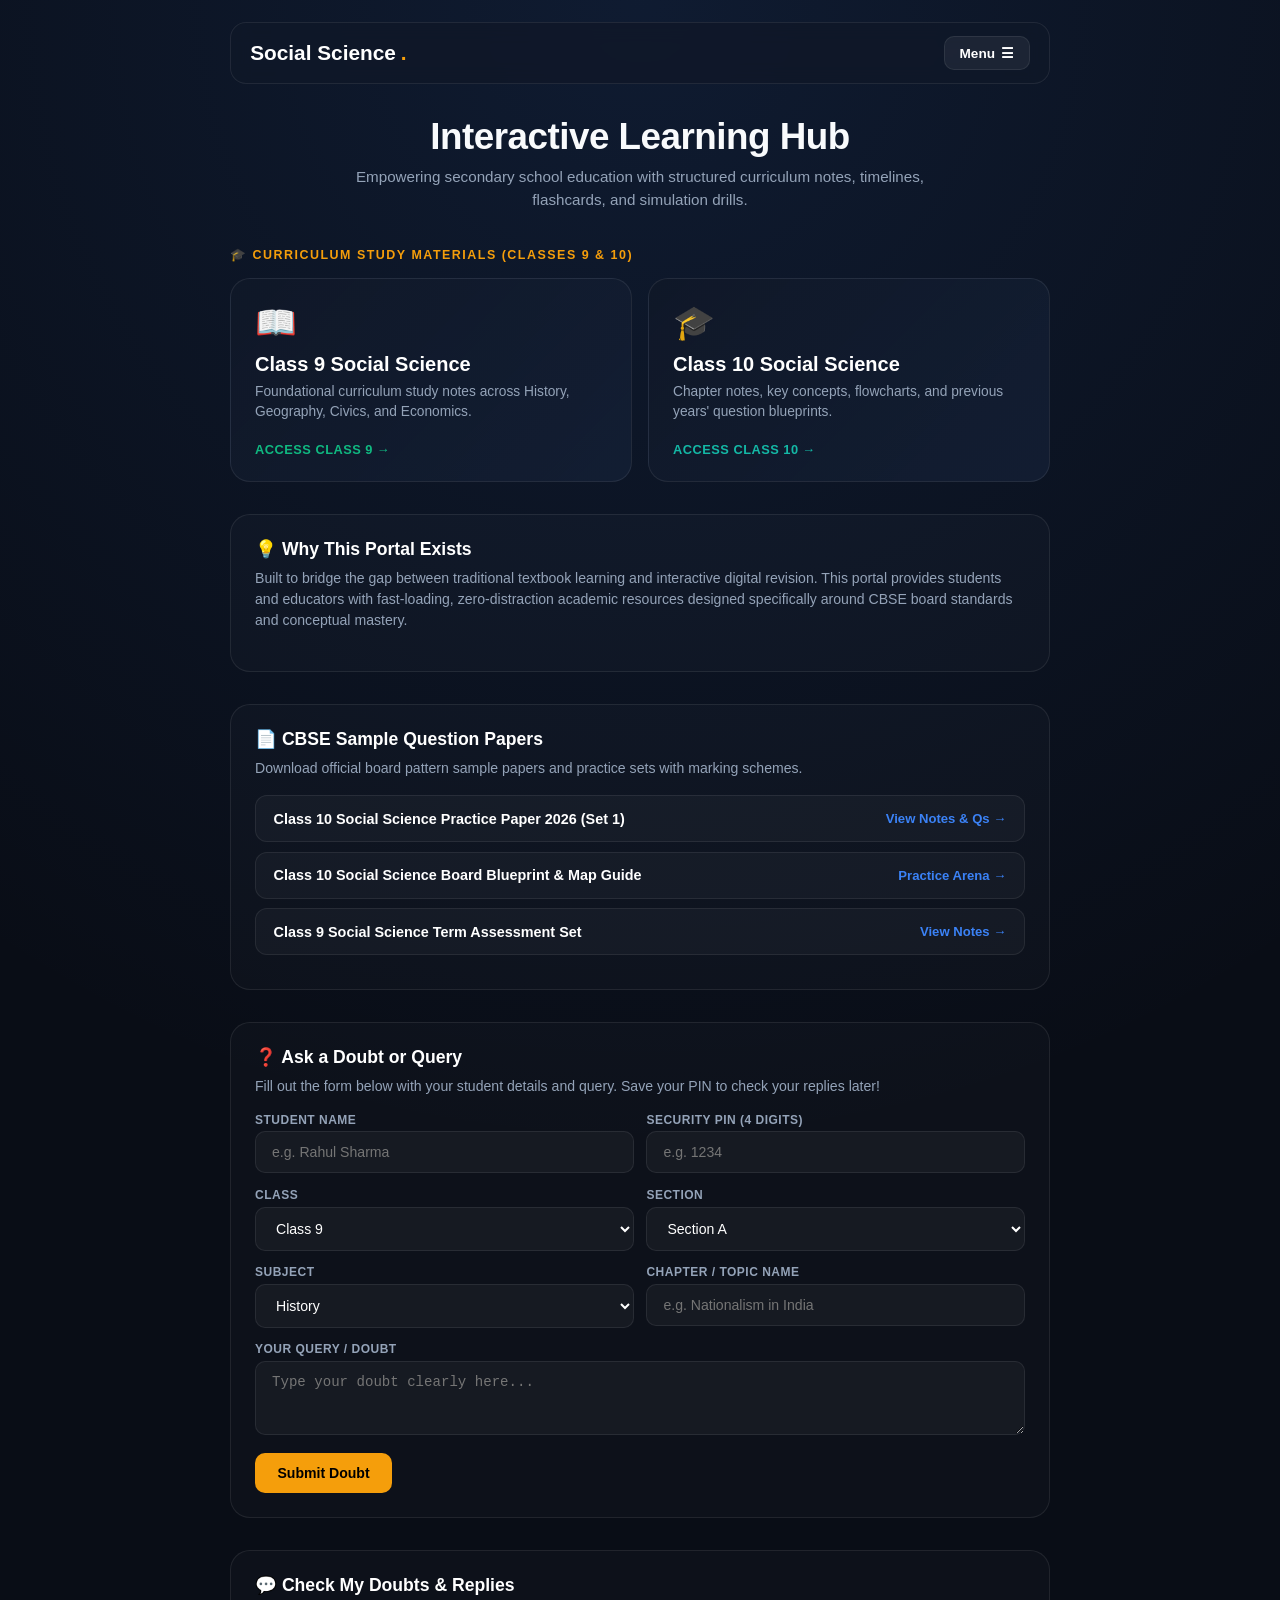
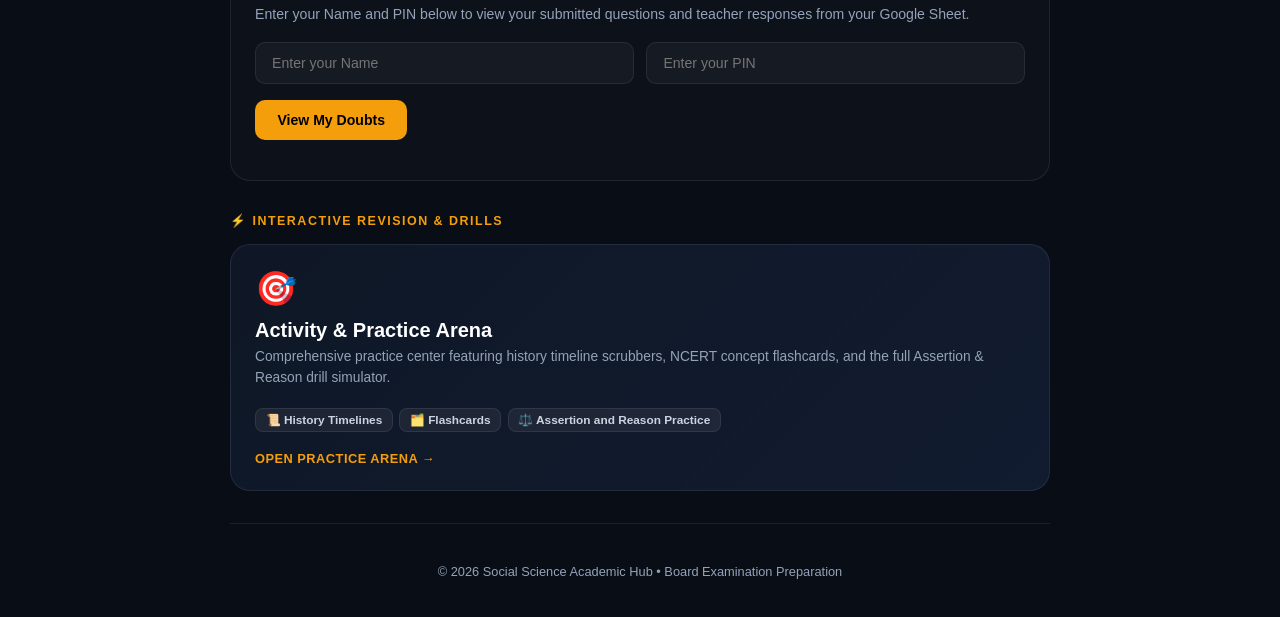
==== index.html @ bda57e07 "Update index.html" ====
<!DOCTYPE html>
<html lang="en">
<head>
  <meta charset="UTF-8">
  <meta name="viewport" content="width=device-width, initial-scale=1.0">
  <title>Social Science Academic Hub</title>
  <style>
    :root {
      --bg: #090d16;
      --card-bg: linear-gradient(135deg, rgba(16, 24, 40, 0.94) 0%, rgba(20, 32, 54, 0.8) 100%);
      --border: rgba(255, 255, 255, 0.08);
      --amber: #f59e0b;
      --blue: #3b82f6;
      --teal: #14b8a6;
      --emerald: #10b981;
      --text: #f8fafc;
      --muted: #94a3b8;
    }
    * { box-sizing: border-box; margin: 0; padding: 0; scroll-behavior: smooth; }
    body {
      background: var(--bg) radial-gradient(circle at 50% 0%, rgba(59,130,246,0.12), transparent 50%);
      color: var(--text);
      font-family: -apple-system, BlinkMacSystemFont, "Segoe UI", Roboto, sans-serif;
      padding: 1.4rem;
      min-height: 100vh;
    }
    .wrapper { max-width: 820px; margin: 0 auto; position: relative; }

    .top-bar {
      display: flex; justify-content: space-between; align-items: center;
      padding: 0.8rem 1.2rem; background: rgba(16, 24, 40, 0.85);
      border: 1px solid var(--border); border-radius: 16px; margin-bottom: 2rem;
      backdrop-filter: blur(10px); position: relative; z-index: 100;
    }
    .brand { font-size: 1.3rem; font-weight: 800; color: #fff; text-decoration: none; display: flex; align-items: center; gap: 0.3rem; }
    .brand span { color: var(--amber); }
    
    .menu-btn {
      background: rgba(255,255,255,0.06); border: 1px solid var(--border);
      color: #fff; border-radius: 10px; padding: 0.5rem 0.9rem;
      font-size: 0.85rem; font-weight: 700; cursor: pointer; display: flex; align-items: center; gap: 0.4rem;
      transition: 0.2s;
    }
    .menu-btn:hover { background: rgba(59,130,246,0.2); border-color: var(--blue); }

    .dropdown-menu {
      display: none; position: absolute; top: 70px; right: 0; width: 260px;
      background: #111827; border: 1px solid var(--border); border-radius: 16px;
      box-shadow: 0 15px 35px rgba(0,0,0,0.6); padding: 0.6rem; z-index: 1000;
    }
    .dropdown-menu.show { display: block; }
    .dropdown-item {
      display: block; padding: 0.75rem 1rem; color: #cbd5e1; text-decoration: none;
      font-size: 0.88rem; font-weight: 700; border-radius: 10px; transition: 0.2s;
    }
    .dropdown-item:hover { background: rgba(59,130,246,0.2); color: #fff; }

    .hero { text-align: center; margin-bottom: 2.2rem; }
    .hero-h1 { font-size: 2.3rem; font-weight: 900; margin-bottom: 0.5rem; letter-spacing: -0.5px; }
    .hero-p { color: var(--muted); font-size: 0.95rem; line-height: 1.5; max-width: 580px; margin: 0 auto; }

    .section-title {
      font-size: 0.78rem; font-weight: 800; letter-spacing: 1.5px; text-transform: uppercase;
      color: var(--amber); margin-bottom: 1rem; display: flex; align-items: center; gap: 0.5rem;
    }
    .notes-grid { display: grid; grid-template-columns: 1fr 1fr; gap: 1rem; margin-bottom: 2rem; }
    .grid { display: grid; grid-template-columns: 1fr; gap: 1rem; margin-bottom: 2rem; }
    @media(max-width: 640px) { .notes-grid { grid-template-columns: 1fr; } }

    .hub-card {
      background: var(--card-bg); border: 1px solid var(--border);
      border-radius: 20px; padding: 1.5rem; text-decoration: none; color: inherit;
      display: flex; flex-direction: column; justify-content: space-between;
      transition: transform 0.2s, border-color 0.2s, box-shadow 0.2s;
    }
    .hub-card:hover {
      transform: translateY(-3px); border-color: rgba(255, 255, 255, 0.2);
      box-shadow: 0 10px 25px rgba(0,0,0,0.4);
    }
    .card-icon { font-size: 2.1rem; margin-bottom: 0.7rem; }
    .card-h2 { font-size: 1.25rem; font-weight: 800; color: #fff; margin-bottom: 0.35rem; }
    .card-desc { font-size: 0.86rem; color: var(--muted); line-height: 1.5; margin-bottom: 1.2rem; }
    
    .feature-pills { display: flex; gap: 0.4rem; flex-wrap: wrap; margin-bottom: 1.2rem; }
    .feature-pill {
      background: rgba(255,255,255,0.06); border: 1px solid var(--border);
      border-radius: 8px; padding: 0.25rem 0.6rem; font-size: 0.74rem; font-weight: 700; color: #cbd5e1;
    }

    .card-cta {
      font-size: 0.8rem; font-weight: 800; display: flex; align-items: center;
      gap: 0.4rem; text-transform: uppercase; letter-spacing: 0.5px;
    }
    .cta-amber { color: var(--amber); }
    .cta-teal { color: var(--teal); }
    .cta-emerald { color: var(--emerald); }

    .info-box {
      background: rgba(255, 255, 255, 0.02); border: 1px solid var(--border);
      border-radius: 20px; padding: 1.5rem; margin-bottom: 2rem;
    }
    .info-box h3 { font-size: 1.1rem; color: #fff; margin-bottom: 0.5rem; font-weight: 800; }
    .info-box p { font-size: 0.88rem; color: var(--muted); line-height: 1.5; margin-bottom: 1rem; }

    .form-group { margin-bottom: 0.9rem; }
    .form-row { display: grid; grid-template-columns: 1fr 1fr; gap: 0.8rem; }
    @media(max-width: 500px) { .form-row { grid-template-columns: 1fr; } }

    .form-label { display: block; font-size: 0.75rem; font-weight: 800; text-transform: uppercase; color: var(--muted); margin-bottom: 0.3rem; letter-spacing: 0.5px; }
    .form-input, .form-select, .form-textarea {
      width: 100%; padding: 0.75rem 1rem; border-radius: 10px; background: rgba(255,255,255,0.04);
      border: 1px solid var(--border); color: #fff; font-size: 0.88rem; outline: none; transition: 0.2s;
    }
    .form-input:focus, .form-select:focus, .form-textarea:focus { border-color: var(--amber); background: rgba(255,255,255,0.07); }
    .form-select option { background: #111827; color: #fff; }

    .submit-btn {
      background: var(--amber); color: #000; border: none; padding: 0.75rem 1.4rem;
      border-radius: 10px; font-weight: 800; cursor: pointer; font-size: 0.88rem; transition: 0.2s;
    }
    .submit-btn:hover { opacity: 0.9; }

    .paper-item {
      display: flex; justify-content: space-between; align-items: center;
      background: rgba(255,255,255,0.03); border: 1px solid var(--border);
      padding: 0.9rem 1.1rem; border-radius: 12px; margin-bottom: 0.6rem;
    }
    .paper-title { font-size: 0.9rem; font-weight: 700; color: #fff; }
    .paper-link { color: var(--blue); text-decoration: none; font-size: 0.82rem; font-weight: 800; }
    .paper-link:hover { text-decoration: underline; }

    .reply-card {
      background: rgba(16, 185, 129, 0.08); border: 1px solid rgba(16, 185, 129, 0.25);
      border-radius: 14px; padding: 1.1rem; margin-top: 0.8rem;
    }

    footer {
      text-align: center; color: var(--muted); font-size: 0.8rem;
      padding: 2.5rem 0 1rem; border-top: 1px solid var(--border); margin-top: 2rem;
    }
  </style>
</head>
<body>

  <div class="wrapper">
    <header class="top-bar">
      <a href="index.html" class="brand">Social Science<span>.</span></a>
      <div style="position: relative;">
        <button type="button" class="menu-btn" onclick="toggleMenu()">
          <span>Menu</span> ☰
        </button>
        <div class="dropdown-menu" id="dropdownMenu">
          <a href="index.html" class="dropdown-item">🏠 Home</a>
          <a href="class9.html" class="dropdown-item">📖 Class 9 Notes</a>
          <a href="class10.html" class="dropdown-item">🎓 Class 10 Notes</a>
          <a href="activity.html" class="dropdown-item">🎯 Activities & Practice Arena</a>
          <a href="#sample-papers" class="dropdown-item">📄 Sample Question Papers</a>
          <a href="#ask-doubt" class="dropdown-item">❓ Ask a Doubt</a>
          <a href="#doubts-replies" class="dropdown-item">💬 Check My Doubts & Replies</a>
        </div>
      </div>
    </header>

    <main>
      <div class="hero">
        <h1 class="hero-h1">Interactive Learning Hub</h1>
        <p class="hero-p">Empowering secondary school education with structured curriculum notes, timelines, flashcards, and simulation drills.</p>
      </div>

      <!-- Classes (Class 9 First) -->
      <div class="section-title">🎓 Curriculum Study Materials (Classes 9 & 10)</div>
      <div class="notes-grid">
        <a href="class9.html" class="hub-card">
          <div>
            <div class="card-icon">📖</div>
            <h2 class="card-h2">Class 9 Social Science</h2>
            <p class="card-desc">Foundational curriculum study notes across History, Geography, Civics, and Economics.</p>
          </div>
          <div class="card-cta cta-emerald">Access Class 9 →</div>
        </a>

        <a href="class10.html" class="hub-card">
          <div>
            <div class="card-icon">🎓</div>
            <h2 class="card-h2">Class 10 Social Science</h2>
            <p class="card-desc">Chapter notes, key concepts, flowcharts, and previous years' question blueprints.</p>
          </div>
          <div class="card-cta cta-teal">Access Class 10 →</div>
        </a>
      </div>

      <!-- Why This Portal Exists -->
      <div class="info-box">
        <h3>💡 Why This Portal Exists</h3>
        <p>Built to bridge the gap between traditional textbook learning and interactive digital revision. This portal provides students and educators with fast-loading, zero-distraction academic resources designed specifically around CBSE board standards and conceptual mastery.</p>
      </div>

      <!-- Sample Question Papers -->
      <div class="info-box" id="sample-papers">
        <h3>📄 CBSE Sample Question Papers</h3>
        <p>Download official board pattern sample papers and practice sets with marking schemes.</p>
        
        <div class="paper-item">
          <span class="paper-title">Class 10 Social Science Practice Paper 2026 (Set 1)</span>
          <a href="class10.html" class="paper-link">View Notes & Qs →</a>
        </div>
        <div class="paper-item">
          <span class="paper-title">Class 10 Social Science Board Blueprint & Map Guide</span>
          <a href="activity.html" class="paper-link">Practice Arena →</a>
        </div>
        <div class="paper-item">
          <span class="paper-title">Class 9 Social Science Term Assessment Set</span>
          <a href="class9.html" class="paper-link">View Notes →</a>
        </div>
      </div>

      <!-- Ask a Doubt Form -->
      <div class="info-box" id="ask-doubt">
        <h3>❓ Ask a Doubt or Query</h3>
        <p>Fill out the form below with your student details and query. Save your PIN to check your replies later!</p>
        
        <form id="doubtForm" onsubmit="submitDoubt(event)">
          <div class="form-row">
            <div class="form-group">
              <label class="form-label">Student Name</label>
              <input type="text" id="studentName" class="form-input" placeholder="e.g. Rahul Sharma" required>
            </div>
            <div class="form-group">
              <label class="form-label">Security PIN (4 Digits)</label>
              <input type="password" id="studentPin" class="form-input" placeholder="e.g. 1234" maxlength="4" required>
            </div>
          </div>

          <div class="form-row">
            <div class="form-group">
              <label class="form-label">Class</label>
              <select id="studentClass" class="form-select" required>
                <option value="Class 9">Class 9</option>
                <option value="Class 10">Class 10</option>
              </select>
            </div>
            <div class="form-group">
              <label class="form-label">Section</label>
              <select id="studentSection" class="form-select" required>
                <option value="Section A">Section A</option>
                <option value="Section B">Section B</option>
                <option value="Section C">Section C</option>
              </select>
            </div>
          </div>

          <div class="form-row">
            <div class="form-group">
              <label class="form-label">Subject</label>
              <select id="studentSubject" class="form-select" required>
                <option value="History">History</option>
                <option value="Geography">Geography</option>
                <option value="Civics">Civics</option>
                <option value="Economics">Economics</option>
                <option value="Others">Others</option>
              </select>
            </div>
            <div class="form-group">
              <label class="form-label">Chapter / Topic Name</label>
              <input type="text" id="studentChapter" class="form-input" placeholder="e.g. Nationalism in India" required>
            </div>
          </div>

          <div class="form-group">
            <label class="form-label">Your Query / Doubt</label>
            <textarea id="studentQuery" class="form-textarea" rows="3" placeholder="Type your doubt clearly here..." required></textarea>
          </div>

          <button type="submit" class="submit-btn" id="submitBtn">Submit Doubt</button>
        </form>
      </div>

      <!-- Check My Doubts & Replies -->
      <div class="info-box" id="doubts-replies">
        <h3>💬 Check My Doubts & Replies</h3>
        <p>Enter your Name and PIN below to view your submitted questions and teacher responses from your Google Sheet.</p>
        
        <div class="form-row" style="margin-bottom: 1rem;">
          <input type="text" id="checkName" class="form-input" placeholder="Enter your Name">
          <input type="password" id="checkPin" class="form-input" placeholder="Enter your PIN" maxlength="4">
        </div>
        <button type="button" class="submit-btn" onclick="checkDoubts()">View My Doubts</button>

        <div id="doubtsResultContainer" style="margin-top: 1rem;"></div>
      </div>

      <!-- Interactive Revision & Drills -->
      <div class="section-title">⚡ Interactive Revision & Drills</div>
      <div class="grid">
        <a href="activity.html" class="hub-card">
          <div>
            <div class="card-icon">🎯</div>
            <h2 class="card-h2">Activity & Practice Arena</h2>
            <p class="card-desc">Comprehensive practice center featuring history timeline scrubbers, NCERT concept flashcards, and the full Assertion & Reason drill simulator.</p>
            <div class="feature-pills">
              <span class="feature-pill">📜 History Timelines</span>
              <span class="feature-pill">🗂️ Flashcards</span>
              <span class="feature-pill">⚖️ Assertion and Reason Practice</span>
            </div>
          </div>
          <div class="card-cta cta-amber">Open Practice Arena →</div>
        </a>
      </div>
    </main>

    <footer>
      <p>© 2026 Social Science Academic Hub • Board Examination Preparation</p>
    </footer>
  </div>

  <script>
    const SCRIPT_URL = 'https://script.google.com/macros/s/AKfycbzWGX06oQDY_BRAWaO8AsPiZxbuqFSNo1x8nncChh-Z9yDy7Jaf_KwH6zajKHpj9WTeNA/exec';

    function toggleMenu() {
      const menu = document.getElementById('dropdownMenu');
      menu.classList.toggle('show');
    }

    window.addEventListener('click', function(e) {
      const menu = document.getElementById('dropdownMenu');
      const btn = document.querySelector('.menu-btn');
      if (!menu.contains(e.target) && !btn.contains(e.target)) {
        menu.classList.remove('show');
      }
    });

    function submitDoubt(e) {
      e.preventDefault();
      const btn = document.getElementById('submitBtn');
      btn.innerText = "Submitting...";
      btn.disabled = true;

      const payload = {
        name: document.getElementById('studentName').value.trim(),
        pin: document.getElementById('studentPin').value.trim(),
        classVal: document.getElementById('studentClass').value,
        section: document.getElementById('studentSection').value,
        subject: document.getElementById('studentSubject').value,
        chapter: document.getElementById('studentChapter').value.trim(),
        query: document.getElementById('studentQuery').value.trim()
      };

      fetch(SCRIPT_URL, {
        method: 'POST',
        mode: 'no-cors',
        headers: { 'Content-Type': 'application/json' },
        body: JSON.stringify(payload)
      })
      .then(() => {
        alert('Doubt submitted successfully and sent to your Google Sheet!');
        document.getElementById('doubtForm').reset();
        btn.innerText = "Submit Doubt";
        btn.disabled = false;
      })
      .catch(error => {
        console.error('Error:', error);
        alert('Error submitting doubt. Please try again.');
        btn.innerText = "Submit Doubt";
        btn.disabled = false;
      });
    }

    function checkDoubts() {
      const name = document.getElementById('checkName').value.trim();
      const pin = document.getElementById('checkPin').value.trim();
      const container = document.getElementById('doubtsResultContainer');

      if (!name || !pin) {
        alert('Please enter both your Name and PIN.');
        return;
      }

      container.innerHTML = `<p style="color:var(--muted); font-size:0.88rem; margin-top:1rem;">Searching your doubts in Google Sheets...</p>`;

      fetch(`${SCRIPT_URL}?name=${encodeURIComponent(name)}&pin=${encodeURIComponent(pin)}`)
      .then(response => response.json())
      .then(data => {
        if (!data || data.length === 0) {
          container.innerHTML = `<p style="color:#fca5a5; margin-top:1rem; font-size:0.88rem;">No doubts found for "${name}" with this PIN.</p>`;
          return;
        }

        let html = '';
        data.forEach((d) => {
          html += `
            <div style="background:rgba(255,255,255,0.03); border:1px solid var(--border); border-radius:14px; padding:1.1rem; margin-top:0.8rem;">
              <div style="display:flex; justify-content:space-between; font-size:0.75rem; color:var(--teal); font-weight:800; margin-bottom:0.4rem;">
                <span>${d.classVal} • ${d.section} • ${d.subject}</span>
                <span>${d.date}</span>
              </div>
              <div style="font-size:0.9rem; font-weight:700; color:#fff; margin-bottom:0.3rem;">Topic: ${d.chapter}</div>
              <div style="font-size:0.85rem; color:var(--muted); line-height:1.4; margin-bottom:0.8rem;"><strong>Query:</strong> ${d.query}</div>
              <div class="reply-card">
                <div style="font-size:0.75rem; font-weight:800; color:var(--emerald); text-transform:uppercase; margin-bottom:0.2rem;">Teacher Response</div>
                <div style="font-size:0.86rem; color:#e2e8f0; line-height:1.4;">${d.reply}</div>
              </div>
            </div>
          `;
        });
        container.innerHTML = html;
      })
      .catch(error => {
        console.error('Error fetching data:', error);
        container.innerHTML = `<p style="color:#fca5a5; margin-top:1rem; font-size:0.88rem;">Error loading data from Google Sheets. Check script deployment permissions.</p>`;
      });
    }
  </script>
</body>
</html>
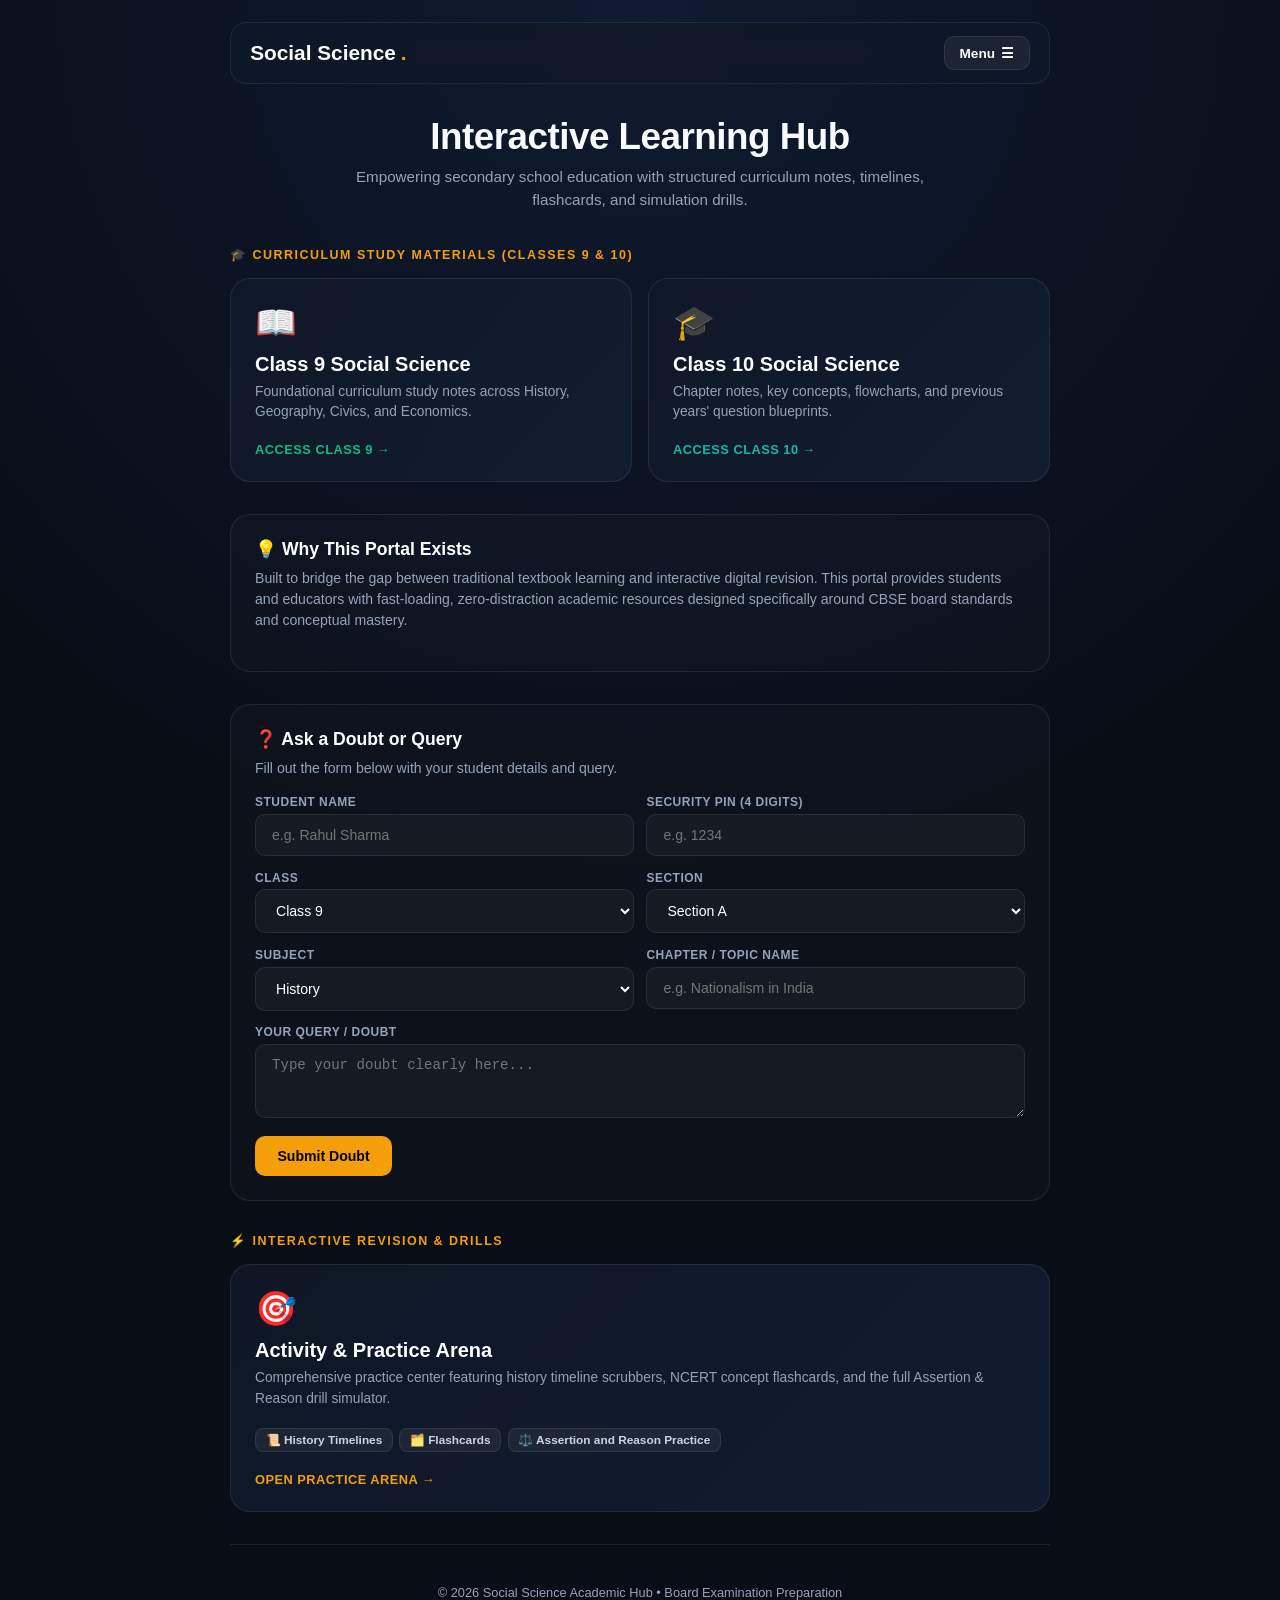
==== commit 2f5725a2: "Update index.html" ====
--- a/index.html
+++ b/index.html
@@ -26,6 +26,7 @@
     }
     .wrapper { max-width: 820px; margin: 0 auto; position: relative; }
 
+    /* Top Navigation Bar with Menu Button */
     .top-bar {
       display: flex; justify-content: space-between; align-items: center;
       padding: 0.8rem 1.2rem; background: rgba(16, 24, 40, 0.85);
@@ -44,21 +45,23 @@
     .menu-btn:hover { background: rgba(59,130,246,0.2); border-color: var(--blue); }
 
     .dropdown-menu {
-      display: none; position: absolute; top: 70px; right: 0; width: 260px;
+      display: none; position: absolute; top: 70px; right: 0; width: 270px;
       background: #111827; border: 1px solid var(--border); border-radius: 16px;
       box-shadow: 0 15px 35px rgba(0,0,0,0.6); padding: 0.6rem; z-index: 1000;
     }
     .dropdown-menu.show { display: block; }
     .dropdown-item {
       display: block; padding: 0.75rem 1rem; color: #cbd5e1; text-decoration: none;
-      font-size: 0.88rem; font-weight: 700; border-radius: 10px; transition: 0.2s;
+      font-size: 0.88rem; font-weight: 700; border-radius: 10px; transition: 0.2s; cursor: pointer;
     }
     .dropdown-item:hover { background: rgba(59,130,246,0.2); color: #fff; }
 
+    /* Hero Section */
     .hero { text-align: center; margin-bottom: 2.2rem; }
     .hero-h1 { font-size: 2.3rem; font-weight: 900; margin-bottom: 0.5rem; letter-spacing: -0.5px; }
     .hero-p { color: var(--muted); font-size: 0.95rem; line-height: 1.5; max-width: 580px; margin: 0 auto; }
 
+    /* Grid Layouts */
     .section-title {
       font-size: 0.78rem; font-weight: 800; letter-spacing: 1.5px; text-transform: uppercase;
       color: var(--amber); margin-bottom: 1rem; display: flex; align-items: center; gap: 0.5rem;
@@ -120,6 +123,28 @@
     }
     .submit-btn:hover { opacity: 0.9; }
 
+    /* Success Message Banner */
+    .success-banner {
+      display: none; background: rgba(16, 185, 129, 0.15); border: 1px solid var(--emerald);
+      color: #6ee7b7; padding: 1rem; border-radius: 12px; font-size: 0.9rem; font-weight: 700;
+      margin-bottom: 1rem; line-height: 1.5;
+    }
+
+    /* Modal Popups for Menu Items */
+    .modal-overlay {
+      display: none; position: fixed; top: 0; left: 0; width: 100%; height: 100%;
+      background: rgba(0,0,0,0.7); z-index: 2000; justify-content: center; align-items: center; padding: 1rem;
+    }
+    .modal-content {
+      background: #111827; border: 1px solid var(--border); border-radius: 20px;
+      width: 100%; max-width: 500px; padding: 1.8rem; position: relative; box-shadow: 0 20px 40px rgba(0,0,0,0.8);
+    }
+    .close-modal {
+      position: absolute; top: 1rem; right: 1.2rem; background: none; border: none;
+      color: var(--muted); font-size: 1.2rem; font-weight: bold; cursor: pointer;
+    }
+    .close-modal:hover { color: #fff; }
+
     .paper-item {
       display: flex; justify-content: space-between; align-items: center;
       background: rgba(255,255,255,0.03); border: 1px solid var(--border);
@@ -143,6 +168,7 @@
 <body>
 
   <div class="wrapper">
+    <!-- Top Bar with Menu Button -->
     <header class="top-bar">
       <a href="index.html" class="brand">Social Science<span>.</span></a>
       <div style="position: relative;">
@@ -154,9 +180,9 @@
           <a href="class9.html" class="dropdown-item">📖 Class 9 Notes</a>
           <a href="class10.html" class="dropdown-item">🎓 Class 10 Notes</a>
           <a href="activity.html" class="dropdown-item">🎯 Activities & Practice Arena</a>
-          <a href="#sample-papers" class="dropdown-item">📄 Sample Question Papers</a>
-          <a href="#ask-doubt" class="dropdown-item">❓ Ask a Doubt</a>
-          <a href="#doubts-replies" class="dropdown-item">💬 Check My Doubts & Replies</a>
+          <a class="dropdown-item" onclick="openModal('sampleModal'); toggleMenu();">📄 Sample Question Papers</a>
+          <a href="#ask-doubt" class="dropdown-item" onclick="toggleMenu()">❓ Ask a Doubt</a>
+          <a class="dropdown-item" onclick="openModal('doubtsModal'); toggleMenu();">💬 Check My Doubts & Replies</a>
         </div>
       </div>
     </header>
@@ -167,7 +193,7 @@
         <p class="hero-p">Empowering secondary school education with structured curriculum notes, timelines, flashcards, and simulation drills.</p>
       </div>
 
-      <!-- Classes (Class 9 First) -->
+      <!-- 1. CLASSES (Class 9 First, Class 10 Second) -->
       <div class="section-title">🎓 Curriculum Study Materials (Classes 9 & 10)</div>
       <div class="notes-grid">
         <a href="class9.html" class="hub-card">
@@ -189,36 +215,21 @@
         </a>
       </div>
 
-      <!-- Why This Portal Exists -->
+      <!-- 2. WHY THIS PORTAL EXISTS -->
       <div class="info-box">
         <h3>💡 Why This Portal Exists</h3>
         <p>Built to bridge the gap between traditional textbook learning and interactive digital revision. This portal provides students and educators with fast-loading, zero-distraction academic resources designed specifically around CBSE board standards and conceptual mastery.</p>
       </div>
 
-      <!-- Sample Question Papers -->
-      <div class="info-box" id="sample-papers">
-        <h3>📄 CBSE Sample Question Papers</h3>
-        <p>Download official board pattern sample papers and practice sets with marking schemes.</p>
-        
-        <div class="paper-item">
-          <span class="paper-title">Class 10 Social Science Practice Paper 2026 (Set 1)</span>
-          <a href="class10.html" class="paper-link">View Notes & Qs →</a>
-        </div>
-        <div class="paper-item">
-          <span class="paper-title">Class 10 Social Science Board Blueprint & Map Guide</span>
-          <a href="activity.html" class="paper-link">Practice Arena →</a>
-        </div>
-        <div class="paper-item">
-          <span class="paper-title">Class 9 Social Science Term Assessment Set</span>
-          <a href="class9.html" class="paper-link">View Notes →</a>
-        </div>
-      </div>
-
-      <!-- Ask a Doubt Form -->
+      <!-- 3. ASK A DOUBT OR QUERY FORM -->
       <div class="info-box" id="ask-doubt">
         <h3>❓ Ask a Doubt or Query</h3>
-        <p>Fill out the form below with your student details and query. Save your PIN to check your replies later!</p>
+        <p>Fill out the form below with your student details and query.</p>
         
+        <div class="success-banner" id="successBanner">
+          Your doubt submitted successfully. Please remember your PIN and you can check it in Menu -> Check My Doubts & Replies.
+        </div>
+
         <form id="doubtForm" onsubmit="submitDoubt(event)">
           <div class="form-row">
             <div class="form-group">
@@ -275,21 +286,7 @@
         </form>
       </div>
 
-      <!-- Check My Doubts & Replies -->
-      <div class="info-box" id="doubts-replies">
-        <h3>💬 Check My Doubts & Replies</h3>
-        <p>Enter your Name and PIN below to view your submitted questions and teacher responses from your Google Sheet.</p>
-        
-        <div class="form-row" style="margin-bottom: 1rem;">
-          <input type="text" id="checkName" class="form-input" placeholder="Enter your Name">
-          <input type="password" id="checkPin" class="form-input" placeholder="Enter your PIN" maxlength="4">
-        </div>
-        <button type="button" class="submit-btn" onclick="checkDoubts()">View My Doubts</button>
-
-        <div id="doubtsResultContainer" style="margin-top: 1rem;"></div>
-      </div>
-
-      <!-- Interactive Revision & Drills -->
+      <!-- 4. INTERACTIVE REVISION & DRILLS (Activity & Practice Arena) -->
       <div class="section-title">⚡ Interactive Revision & Drills</div>
       <div class="grid">
         <a href="activity.html" class="hub-card">
@@ -313,6 +310,47 @@
     </footer>
   </div>
 
+  <!-- Modal: Sample Question Papers -->
+  <div class="modal-overlay" id="sampleModal">
+    <div class="modal-content">
+      <button type="button" class="close-modal" onclick="closeModal('sampleModal')">×</button>
+      <h3 style="color:#fff; margin-bottom:0.5rem; font-weight:800;">📄 Sample Question Papers</h3>
+      <p style="color:var(--muted); font-size:0.85rem; margin-bottom:1.2rem;">Download official board pattern sample papers and practice sets.</p>
+      
+      <div class="paper-item">
+        <span class="paper-title">Class 10 Practice Paper 2026 (Set 1)</span>
+        <a href="class10.html" class="paper-link">View Notes →</a>
+      </div>
+      <div class="paper-item">
+        <span class="paper-title">Class 10 Map Guide & Blueprint</span>
+        <a href="activity.html" class="paper-link">Practice →</a>
+      </div>
+      <div class="paper-item">
+        <span class="paper-title">Class 9 Term Assessment Set</span>
+        <a href="class9.html" class="paper-link">View Notes →</a>
+      </div>
+    </div>
+  </div>
+
+  <!-- Modal: Check My Doubts & Replies -->
+  <div class="modal-overlay" id="doubtsModal">
+    <div class="modal-content">
+      <button type="button" class="close-modal" onclick="closeModal('doubtsModal')">×</button>
+      <h3 style="color:#fff; margin-bottom:0.5rem; font-weight:800;">💬 Check My Doubts & Replies</h3>
+      <p style="color:var(--muted); font-size:0.85rem; margin-bottom:1rem;">Enter your Name and PIN below to view your submitted questions.</p>
+      
+      <div class="form-group">
+        <input type="text" id="checkName" class="form-input" placeholder="Enter your Name">
+      </div>
+      <div class="form-group">
+        <input type="password" id="checkPin" class="form-input" placeholder="Enter your PIN" maxlength="4">
+      </div>
+      <button type="button" class="submit-btn" style="width:100%; margin-top:0.5rem;" onclick="checkDoubts()">View My Doubts</button>
+
+      <div id="doubtsResultContainer" style="margin-top: 1rem; max-height:280px; overflow-y:auto;"></div>
+    </div>
+  </div>
+
   <script>
     const SCRIPT_URL = 'https://script.google.com/macros/s/AKfycbzWGX06oQDY_BRAWaO8AsPiZxbuqFSNo1x8nncChh-Z9yDy7Jaf_KwH6zajKHpj9WTeNA/exec';
 
@@ -329,9 +367,18 @@
       }
     });
 
+    function openModal(modalId) {
+      document.getElementById(modalId).style.display = 'flex';
+    }
+
+    function closeModal(modalId) {
+      document.getElementById(modalId).style.display = 'none';
+    }
+
     function submitDoubt(e) {
       e.preventDefault();
       const btn = document.getElementById('submitBtn');
+      const banner = document.getElementById('successBanner');
       btn.innerText = "Submitting...";
       btn.disabled = true;
 
@@ -352,10 +399,11 @@
         body: JSON.stringify(payload)
       })
       .then(() => {
-        alert('Doubt submitted successfully and sent to your Google Sheet!');
+        banner.style.display = 'block';
         document.getElementById('doubtForm').reset();
         btn.innerText = "Submit Doubt";
         btn.disabled = false;
+        setTimeout(() => { banner.style.display = 'none'; }, 8000);
       })
       .catch(error => {
         console.error('Error:', error);
@@ -375,29 +423,29 @@
         return;
       }
 
-      container.innerHTML = `<p style="color:var(--muted); font-size:0.88rem; margin-top:1rem;">Searching your doubts in Google Sheets...</p>`;
+      container.innerHTML = `<p style="color:var(--muted); font-size:0.85rem; margin-top:1rem;">Searching your doubts in Google Sheets...</p>`;
 
       fetch(`${SCRIPT_URL}?name=${encodeURIComponent(name)}&pin=${encodeURIComponent(pin)}`)
       .then(response => response.json())
       .then(data => {
         if (!data || data.length === 0) {
-          container.innerHTML = `<p style="color:#fca5a5; margin-top:1rem; font-size:0.88rem;">No doubts found for "${name}" with this PIN.</p>`;
+          container.innerHTML = `<p style="color:#fca5a5; margin-top:1rem; font-size:0.85rem;">No doubts found for "${name}" with this PIN.</p>`;
           return;
         }
 
         let html = '';
         data.forEach((d) => {
           html += `
-            <div style="background:rgba(255,255,255,0.03); border:1px solid var(--border); border-radius:14px; padding:1.1rem; margin-top:0.8rem;">
-              <div style="display:flex; justify-content:space-between; font-size:0.75rem; color:var(--teal); font-weight:800; margin-bottom:0.4rem;">
+          <div style="background:rgba(255,255,255,0.03); border:1px solid var(--border); border-radius:12px; padding:1rem; margin-top:0.7rem;">
+              <div style="display:flex; justify-content:space-between; font-size:0.72rem; color:var(--teal); font-weight:800; margin-bottom:0.3rem;">
                 <span>${d.classVal} • ${d.section} • ${d.subject}</span>
                 <span>${d.date}</span>
               </div>
-              <div style="font-size:0.9rem; font-weight:700; color:#fff; margin-bottom:0.3rem;">Topic: ${d.chapter}</div>
-              <div style="font-size:0.85rem; color:var(--muted); line-height:1.4; margin-bottom:0.8rem;"><strong>Query:</strong> ${d.query}</div>
+              <div style="font-size:0.88rem; font-weight:700; color:#fff; margin-bottom:0.2rem;">Topic: ${d.chapter}</div>
+              <div style="font-size:0.82rem; color:var(--muted); line-height:1.4; margin-bottom:0.7rem;"><strong>Query:</strong> ${d.query}</div>
               <div class="reply-card">
-                <div style="font-size:0.75rem; font-weight:800; color:var(--emerald); text-transform:uppercase; margin-bottom:0.2rem;">Teacher Response</div>
-                <div style="font-size:0.86rem; color:#e2e8f0; line-height:1.4;">${d.reply}</div>
+                <div style="font-size:0.7rem; font-weight:800; color:var(--emerald); text-transform:uppercase; margin-bottom:0.2rem;">Teacher Response</div>
+                <div style="font-size:0.82rem; color:#e2e8f0; line-height:1.4;">${d.reply}</div>
               </div>
             </div>
           `;
@@ -406,7 +454,7 @@
       })
       .catch(error => {
         console.error('Error fetching data:', error);
-        container.innerHTML = `<p style="color:#fca5a5; margin-top:1rem; font-size:0.88rem;">Error loading data from Google Sheets. Check script deployment permissions.</p>`;
+        container.innerHTML = `<p style="color:#fca5a5; margin-top:1rem; font-size:0.85rem;">Error loading data from Google Sheets.</p>`;
       });
     }
   </script>
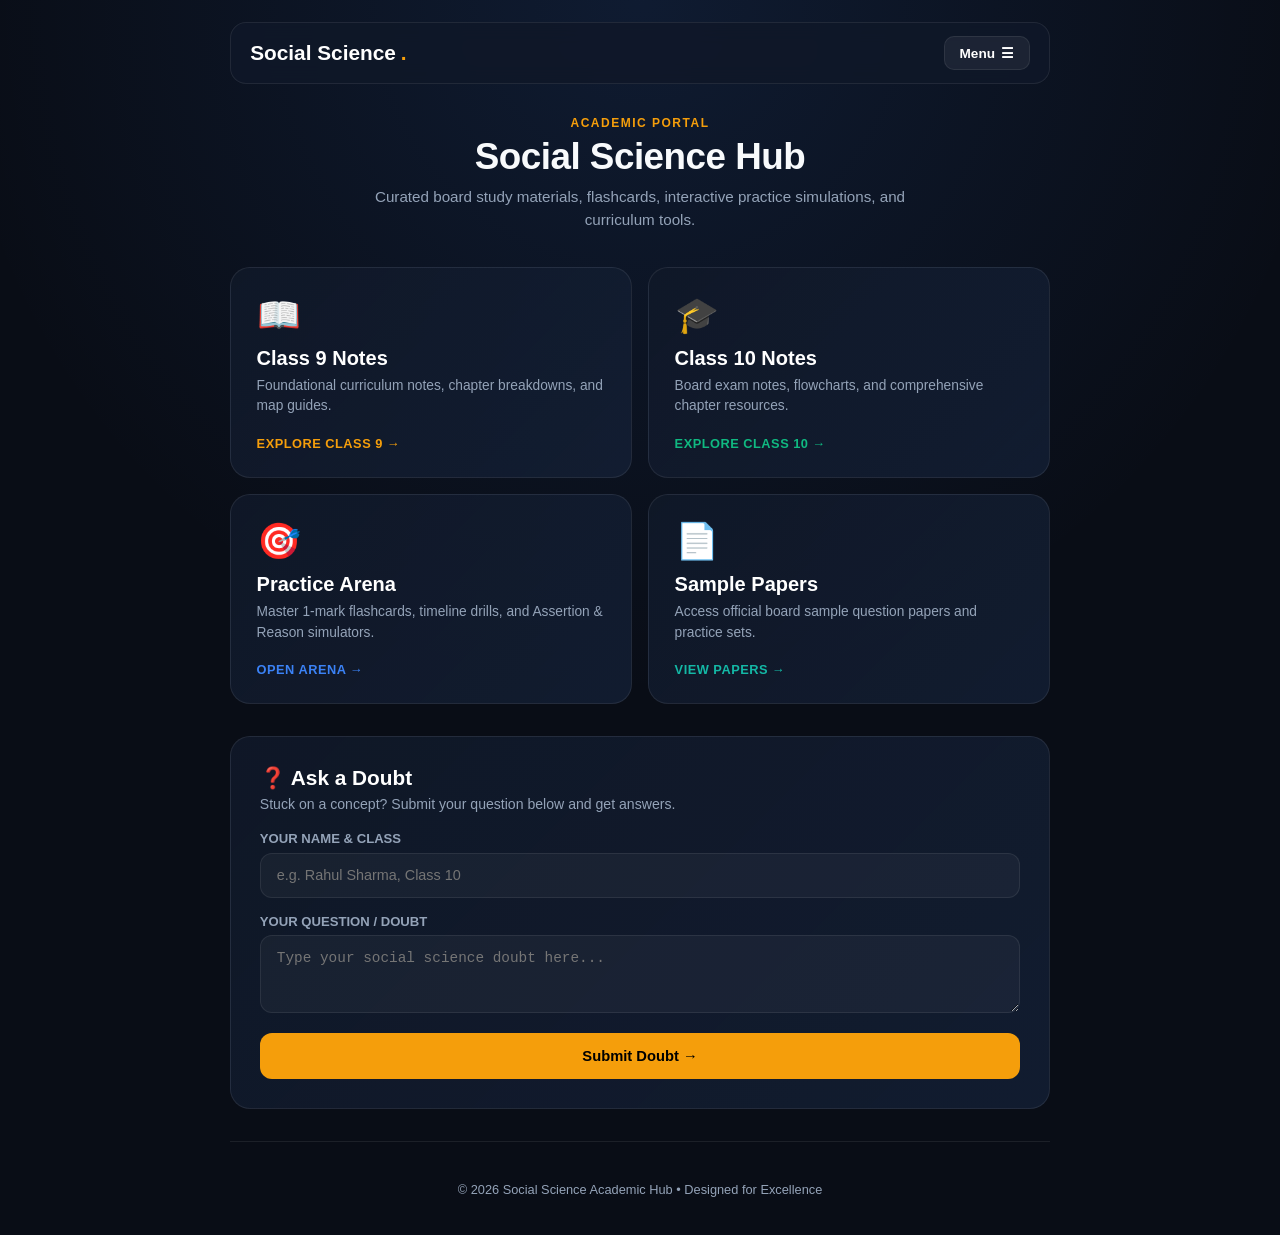
==== commit fb568522: "Update index.html" ====
--- a/index.html
+++ b/index.html
@@ -16,7 +16,16 @@
       --text: #f8fafc;
       --muted: #94a3b8;
     }
-    * { box-sizing: border-box; margin: 0; padding: 0; scroll-behavior: smooth; }
+    * { box-sizing: border-box; margin: 0; padding: 0; scroll-behavior: smooth; -webkit-tap-highlight-color: transparent; }
+    
+    /* Universal Spring Bounce Micro-Interaction for Every Element */
+    button, a, .hub-card, .dropdown-item, .menu-btn, .submit-btn {
+      transition: transform 0.18s cubic-bezier(0.34, 1.56, 0.64, 1), background-color 0.2s ease, border-color 0.2s ease, box-shadow 0.2s ease !important;
+    }
+    button:active, a:active, .hub-card:active, .dropdown-item:active, .menu-btn:active, .submit-btn:active {
+      transform: scale(0.95) translateY(1px) !important;
+    }
+
     body {
       background: var(--bg) radial-gradient(circle at 50% 0%, rgba(59,130,246,0.12), transparent 50%);
       color: var(--text);
@@ -26,7 +35,6 @@
     }
     .wrapper { max-width: 820px; margin: 0 auto; position: relative; }
 
-    /* Top Navigation Bar with Menu Button */
     .top-bar {
       display: flex; justify-content: space-between; align-items: center;
       padding: 0.8rem 1.2rem; background: rgba(16, 24, 40, 0.85);
@@ -40,135 +48,71 @@
       background: rgba(255,255,255,0.06); border: 1px solid var(--border);
       color: #fff; border-radius: 10px; padding: 0.5rem 0.9rem;
       font-size: 0.85rem; font-weight: 700; cursor: pointer; display: flex; align-items: center; gap: 0.4rem;
-      transition: 0.2s;
     }
     .menu-btn:hover { background: rgba(59,130,246,0.2); border-color: var(--blue); }
 
     .dropdown-menu {
-      display: none; position: absolute; top: 70px; right: 0; width: 270px;
+      display: none; position: absolute; top: 70px; right: 0; width: 280px;
       background: #111827; border: 1px solid var(--border); border-radius: 16px;
       box-shadow: 0 15px 35px rgba(0,0,0,0.6); padding: 0.6rem; z-index: 1000;
     }
     .dropdown-menu.show { display: block; }
     .dropdown-item {
       display: block; padding: 0.75rem 1rem; color: #cbd5e1; text-decoration: none;
-      font-size: 0.88rem; font-weight: 700; border-radius: 10px; transition: 0.2s; cursor: pointer;
+      font-size: 0.88rem; font-weight: 700; border-radius: 10px; cursor: pointer; margin-bottom: 2px;
     }
     .dropdown-item:hover { background: rgba(59,130,246,0.2); color: #fff; }
 
-    /* Hero Section */
     .hero { text-align: center; margin-bottom: 2.2rem; }
+    .hero-tag { font-size: 0.75rem; font-weight: 800; letter-spacing: 1.5px; text-transform: uppercase; color: var(--amber); margin-bottom: 0.4rem; }
     .hero-h1 { font-size: 2.3rem; font-weight: 900; margin-bottom: 0.5rem; letter-spacing: -0.5px; }
     .hero-p { color: var(--muted); font-size: 0.95rem; line-height: 1.5; max-width: 580px; margin: 0 auto; }
 
-    /* Grid Layouts */
-    .section-title {
-      font-size: 0.78rem; font-weight: 800; letter-spacing: 1.5px; text-transform: uppercase;
-      color: var(--amber); margin-bottom: 1rem; display: flex; align-items: center; gap: 0.5rem;
-    }
-    .notes-grid { display: grid; grid-template-columns: 1fr 1fr; gap: 1rem; margin-bottom: 2rem; }
-    .grid { display: grid; grid-template-columns: 1fr; gap: 1rem; margin-bottom: 2rem; }
-    @media(max-width: 640px) { .notes-grid { grid-template-columns: 1fr; } }
+    .hub-grid { display: grid; grid-template-columns: 1fr 1fr; gap: 1rem; margin-bottom: 2rem; }
+    @media(max-width: 640px) { .hub-grid { grid-template-columns: 1fr; } }
 
     .hub-card {
       background: var(--card-bg); border: 1px solid var(--border);
-      border-radius: 20px; padding: 1.5rem; text-decoration: none; color: inherit;
+      border-radius: 20px; padding: 1.6rem; text-decoration: none; color: inherit;
       display: flex; flex-direction: column; justify-content: space-between;
-      transition: transform 0.2s, border-color 0.2s, box-shadow 0.2s;
     }
     .hub-card:hover {
-      transform: translateY(-3px); border-color: rgba(255, 255, 255, 0.2);
-      box-shadow: 0 10px 25px rgba(0,0,0,0.4);
-    }
-    .card-icon { font-size: 2.1rem; margin-bottom: 0.7rem; }
+      transform: translateY(-4px); border-color: rgba(255, 255, 255, 0.2);
+      box-shadow: 0 12px 30px rgba(0,0,0,0.4);
+    }
+    .card-icon { font-size: 2.2rem; margin-bottom: 0.7rem; }
     .card-h2 { font-size: 1.25rem; font-weight: 800; color: #fff; margin-bottom: 0.35rem; }
     .card-desc { font-size: 0.86rem; color: var(--muted); line-height: 1.5; margin-bottom: 1.2rem; }
-    
-    .feature-pills { display: flex; gap: 0.4rem; flex-wrap: wrap; margin-bottom: 1.2rem; }
-    .feature-pill {
-      background: rgba(255,255,255,0.06); border: 1px solid var(--border);
-      border-radius: 8px; padding: 0.25rem 0.6rem; font-size: 0.74rem; font-weight: 700; color: #cbd5e1;
-    }
-
-    .card-cta {
-      font-size: 0.8rem; font-weight: 800; display: flex; align-items: center;
-      gap: 0.4rem; text-transform: uppercase; letter-spacing: 0.5px;
-    }
+
+    .card-cta { font-size: 0.8rem; font-weight: 800; display: flex; align-items: center; gap: 0.4rem; text-transform: uppercase; letter-spacing: 0.5px; }
     .cta-amber { color: var(--amber); }
     .cta-teal { color: var(--teal); }
     .cta-emerald { color: var(--emerald); }
-
-    .info-box {
-      background: rgba(255, 255, 255, 0.02); border: 1px solid var(--border);
-      border-radius: 20px; padding: 1.5rem; margin-bottom: 2rem;
-    }
-    .info-box h3 { font-size: 1.1rem; color: #fff; margin-bottom: 0.5rem; font-weight: 800; }
-    .info-box p { font-size: 0.88rem; color: var(--muted); line-height: 1.5; margin-bottom: 1rem; }
-
-    .form-group { margin-bottom: 0.9rem; }
-    .form-row { display: grid; grid-template-columns: 1fr 1fr; gap: 0.8rem; }
-    @media(max-width: 500px) { .form-row { grid-template-columns: 1fr; } }
-
-    .form-label { display: block; font-size: 0.75rem; font-weight: 800; text-transform: uppercase; color: var(--muted); margin-bottom: 0.3rem; letter-spacing: 0.5px; }
-    .form-input, .form-select, .form-textarea {
-      width: 100%; padding: 0.75rem 1rem; border-radius: 10px; background: rgba(255,255,255,0.04);
-      border: 1px solid var(--border); color: #fff; font-size: 0.88rem; outline: none; transition: 0.2s;
-    }
-    .form-input:focus, .form-select:focus, .form-textarea:focus { border-color: var(--amber); background: rgba(255,255,255,0.07); }
-    .form-select option { background: #111827; color: #fff; }
-
+    .cta-blue { color: var(--blue); }
+
+    .doubt-card {
+      background: var(--card-bg); border: 1px solid var(--border);
+      border-radius: 20px; padding: 1.8rem; margin-bottom: 2rem;
+    }
+    .form-group { margin-bottom: 1rem; }
+    .form-label { display: block; font-size: 0.82rem; font-weight: 700; color: var(--muted); margin-bottom: 0.4rem; text-transform: uppercase; }
+    .form-input, .form-textarea {
+      width: 100%; padding: 0.85rem 1rem; background: rgba(255,255,255,0.04);
+      border: 1px solid var(--border); border-radius: 12px; color: #fff; font-size: 0.9rem; outline: none;
+    }
+    .form-input:focus, .form-textarea:focus { border-color: var(--blue); background: rgba(59,130,246,0.05); }
     .submit-btn {
-      background: var(--amber); color: #000; border: none; padding: 0.75rem 1.4rem;
-      border-radius: 10px; font-weight: 800; cursor: pointer; font-size: 0.88rem; transition: 0.2s;
+      background: var(--amber); color: #000; border: none; width: 100%;
+      padding: 0.95rem; border-radius: 12px; font-weight: 800; font-size: 0.92rem; cursor: pointer;
     }
     .submit-btn:hover { opacity: 0.9; }
 
-    /* Success Message Banner */
-    .success-banner {
-      display: none; background: rgba(16, 185, 129, 0.15); border: 1px solid var(--emerald);
-      color: #6ee7b7; padding: 1rem; border-radius: 12px; font-size: 0.9rem; font-weight: 700;
-      margin-bottom: 1rem; line-height: 1.5;
-    }
-
-    /* Modal Popups for Menu Items */
-    .modal-overlay {
-      display: none; position: fixed; top: 0; left: 0; width: 100%; height: 100%;
-      background: rgba(0,0,0,0.7); z-index: 2000; justify-content: center; align-items: center; padding: 1rem;
-    }
-    .modal-content {
-      background: #111827; border: 1px solid var(--border); border-radius: 20px;
-      width: 100%; max-width: 500px; padding: 1.8rem; position: relative; box-shadow: 0 20px 40px rgba(0,0,0,0.8);
-    }
-    .close-modal {
-      position: absolute; top: 1rem; right: 1.2rem; background: none; border: none;
-      color: var(--muted); font-size: 1.2rem; font-weight: bold; cursor: pointer;
-    }
-    .close-modal:hover { color: #fff; }
-
-    .paper-item {
-      display: flex; justify-content: space-between; align-items: center;
-      background: rgba(255,255,255,0.03); border: 1px solid var(--border);
-      padding: 0.9rem 1.1rem; border-radius: 12px; margin-bottom: 0.6rem;
-    }
-    .paper-title { font-size: 0.9rem; font-weight: 700; color: #fff; }
-    .paper-link { color: var(--blue); text-decoration: none; font-size: 0.82rem; font-weight: 800; }
-    .paper-link:hover { text-decoration: underline; }
-
-    .reply-card {
-      background: rgba(16, 185, 129, 0.08); border: 1px solid rgba(16, 185, 129, 0.25);
-      border-radius: 14px; padding: 1.1rem; margin-top: 0.8rem;
-    }
-
-    footer {
-      text-align: center; color: var(--muted); font-size: 0.8rem;
-      padding: 2.5rem 0 1rem; border-top: 1px solid var(--border); margin-top: 2rem;
-    }
+    footer { text-align: center; color: var(--muted); font-size: 0.8rem; padding: 2.5rem 0 1rem; border-top: 1px solid var(--border); }
   </style>
 </head>
 <body>
 
   <div class="wrapper">
-    <!-- Top Bar with Menu Button -->
     <header class="top-bar">
       <a href="index.html" class="brand">Social Science<span>.</span></a>
       <div style="position: relative;">
@@ -180,185 +124,99 @@
           <a href="class9.html" class="dropdown-item">📖 Class 9 Notes</a>
           <a href="class10.html" class="dropdown-item">🎓 Class 10 Notes</a>
           <a href="activity.html" class="dropdown-item">🎯 Activities & Practice Arena</a>
-          <a class="dropdown-item" onclick="openModal('sampleModal'); toggleMenu();">📄 Sample Question Papers</a>
-          <a href="#ask-doubt" class="dropdown-item" onclick="toggleMenu()">❓ Ask a Doubt</a>
-          <a class="dropdown-item" onclick="openModal('doubtsModal'); toggleMenu();">💬 Check My Doubts & Replies</a>
+          
+          <div style="margin: 0.4rem 0.6rem; border-top: 1px solid rgba(255,255,255,0.08);"></div>
+          
+          <a href="https://drive.google.com/file/d/1v_zk-ouEZCNetdISDJTHVfIQoKUnnDB9/view?usp=drivesdk" class="dropdown-item" target="_blank" style="display: flex; justify-content: space-between; align-items: center;">
+            <span style="font-size: 0.84rem;">📄 Class 10th Sample Papers</span>
+            <span style="background: rgba(59,130,246,0.2); color: #93c5fd; padding: 0.15rem 0.5rem; border-radius: 6px; font-size: 0.72rem; font-weight: 800;">View →</span>
+          </a>
+
+          <div class="dropdown-item" style="display: flex; justify-content: space-between; align-items: center; cursor: default;">
+            <span style="font-size: 0.84rem; color: #94a3b8;">💡 Teacher's Practical Answers</span>
+            <span style="background: rgba(245,158,11,0.15); color: #f59e0b; padding: 0.15rem 0.5rem; border-radius: 6px; font-size: 0.72rem; font-weight: 800;">Coming Soon</span>
+          </div>
+
+          <div style="margin: 0.4rem 0.6rem; border-top: 1px solid rgba(255,255,255,0.08);"></div>
+
+          <a href="#ask-doubt" class="dropdown-item">❓ Ask a Doubt</a>
         </div>
       </div>
     </header>
 
     <main>
       <div class="hero">
-        <h1 class="hero-h1">Interactive Learning Hub</h1>
-        <p class="hero-p">Empowering secondary school education with structured curriculum notes, timelines, flashcards, and simulation drills.</p>
-      </div>
-
-      <!-- 1. CLASSES (Class 9 First, Class 10 Second) -->
-      <div class="section-title">🎓 Curriculum Study Materials (Classes 9 & 10)</div>
-      <div class="notes-grid">
+        <div class="hero-tag">Academic Portal</div>
+        <h1 class="hero-h1">Social Science Hub</h1>
+        <p class="hero-p">Curated board study materials, flashcards, interactive practice simulations, and curriculum tools.</p>
+      </div>
+
+      <div class="hub-grid">
         <a href="class9.html" class="hub-card">
           <div>
             <div class="card-icon">📖</div>
-            <h2 class="card-h2">Class 9 Social Science</h2>
-            <p class="card-desc">Foundational curriculum study notes across History, Geography, Civics, and Economics.</p>
-          </div>
-          <div class="card-cta cta-emerald">Access Class 9 →</div>
+            <h2 class="card-h2">Class 9 Notes</h2>
+            <p class="card-desc">Foundational curriculum notes, chapter breakdowns, and map guides.</p>
+          </div>
+          <div class="card-cta cta-amber">Explore Class 9 →</div>
         </a>
 
         <a href="class10.html" class="hub-card">
           <div>
             <div class="card-icon">🎓</div>
-            <h2 class="card-h2">Class 10 Social Science</h2>
-            <p class="card-desc">Chapter notes, key concepts, flowcharts, and previous years' question blueprints.</p>
-          </div>
-          <div class="card-cta cta-teal">Access Class 10 →</div>
-        </a>
-      </div>
-
-      <!-- 2. WHY THIS PORTAL EXISTS -->
-      <div class="info-box">
-        <h3>💡 Why This Portal Exists</h3>
-        <p>Built to bridge the gap between traditional textbook learning and interactive digital revision. This portal provides students and educators with fast-loading, zero-distraction academic resources designed specifically around CBSE board standards and conceptual mastery.</p>
-      </div>
-
-      <!-- 3. ASK A DOUBT OR QUERY FORM -->
-      <div class="info-box" id="ask-doubt">
-        <h3>❓ Ask a Doubt or Query</h3>
-        <p>Fill out the form below with your student details and query.</p>
+            <h2 class="card-h2">Class 10 Notes</h2>
+            <p class="card-desc">Board exam notes, flowcharts, and comprehensive chapter resources.</p>
+          </div>
+          <div class="card-cta cta-emerald">Explore Class 10 →</div>
+        </a>
+
+        <a href="activity.html" class="hub-card">
+          <div>
+            <div class="card-icon">🎯</div>
+            <h2 class="card-h2">Practice Arena</h2>
+            <p class="card-desc">Master 1-mark flashcards, timeline drills, and Assertion & Reason simulators.</p>
+          </div>
+          <div class="card-cta cta-blue">Open Arena →</div>
+        </a>
+
+        <a href="https://drive.google.com/file/d/1v_zk-ouEZCNetdISDJTHVfIQoKUnnDB9/view?usp=drivesdk" class="hub-card" target="_blank">
+          <div>
+            <div class="card-icon">📄</div>
+            <h2 class="card-h2">Sample Papers</h2>
+            <p class="card-desc">Access official board sample question papers and practice sets.</p>
+          </div>
+          <div class="card-cta cta-teal">View Papers →</div>
+        </a>
+      </div>
+
+      <div class="doubt-card" id="ask-doubt">
+        <h2 style="font-size: 1.3rem; font-weight: 800; margin-bottom: 0.4rem; color: #fff;">❓ Ask a Doubt</h2>
+        <p style="color: var(--muted); font-size: 0.88rem; margin-bottom: 1.2rem;">Stuck on a concept? Submit your question below and get answers.</p>
         
-        <div class="success-banner" id="successBanner">
-          Your doubt submitted successfully. Please remember your PIN and you can check it in Menu -> Check My Doubts & Replies.
-        </div>
-
-        <form id="doubtForm" onsubmit="submitDoubt(event)">
-          <div class="form-row">
-            <div class="form-group">
-              <label class="form-label">Student Name</label>
-              <input type="text" id="studentName" class="form-input" placeholder="e.g. Rahul Sharma" required>
-            </div>
-            <div class="form-group">
-              <label class="form-label">Security PIN (4 Digits)</label>
-              <input type="password" id="studentPin" class="form-input" placeholder="e.g. 1234" maxlength="4" required>
-            </div>
-          </div>
-
-          <div class="form-row">
-            <div class="form-group">
-              <label class="form-label">Class</label>
-              <select id="studentClass" class="form-select" required>
-                <option value="Class 9">Class 9</option>
-                <option value="Class 10">Class 10</option>
-              </select>
-            </div>
-            <div class="form-group">
-              <label class="form-label">Section</label>
-              <select id="studentSection" class="form-select" required>
-                <option value="Section A">Section A</option>
-                <option value="Section B">Section B</option>
-                <option value="Section C">Section C</option>
-              </select>
-            </div>
-          </div>
-
-          <div class="form-row">
-            <div class="form-group">
-              <label class="form-label">Subject</label>
-              <select id="studentSubject" class="form-select" required>
-                <option value="History">History</option>
-                <option value="Geography">Geography</option>
-                <option value="Civics">Civics</option>
-                <option value="Economics">Economics</option>
-                <option value="Others">Others</option>
-              </select>
-            </div>
-            <div class="form-group">
-              <label class="form-label">Chapter / Topic Name</label>
-              <input type="text" id="studentChapter" class="form-input" placeholder="e.g. Nationalism in India" required>
-            </div>
-          </div>
-
+        <form name="doubts" method="POST" data-netlify="true">
           <div class="form-group">
-            <label class="form-label">Your Query / Doubt</label>
-            <textarea id="studentQuery" class="form-textarea" rows="3" placeholder="Type your doubt clearly here..." required></textarea>
-          </div>
-
-          <button type="submit" class="submit-btn" id="submitBtn">Submit Doubt</button>
+            <label class="form-label">Your Name & Class</label>
+            <input type="text" name="name" class="form-input" placeholder="e.g. Rahul Sharma, Class 10" required>
+          </div>
+          <div class="form-group">
+            <label class="form-label">Your Question / Doubt</label>
+            <textarea name="doubt" class="form-textarea" rows="3" placeholder="Type your social science doubt here..." required></textarea>
+          </div>
+          <button type="submit" class="submit-btn">Submit Doubt →</button>
         </form>
       </div>
-
-      <!-- 4. INTERACTIVE REVISION & DRILLS (Activity & Practice Arena) -->
-      <div class="section-title">⚡ Interactive Revision & Drills</div>
-      <div class="grid">
-        <a href="activity.html" class="hub-card">
-          <div>
-            <div class="card-icon">🎯</div>
-            <h2 class="card-h2">Activity & Practice Arena</h2>
-            <p class="card-desc">Comprehensive practice center featuring history timeline scrubbers, NCERT concept flashcards, and the full Assertion & Reason drill simulator.</p>
-            <div class="feature-pills">
-              <span class="feature-pill">📜 History Timelines</span>
-              <span class="feature-pill">🗂️ Flashcards</span>
-              <span class="feature-pill">⚖️ Assertion and Reason Practice</span>
-            </div>
-          </div>
-          <div class="card-cta cta-amber">Open Practice Arena →</div>
-        </a>
-      </div>
     </main>
 
     <footer>
-      <p>© 2026 Social Science Academic Hub • Board Examination Preparation</p>
+      <p>© 2026 Social Science Academic Hub • Designed for Excellence</p>
     </footer>
   </div>
 
-  <!-- Modal: Sample Question Papers -->
-  <div class="modal-overlay" id="sampleModal">
-    <div class="modal-content">
-      <button type="button" class="close-modal" onclick="closeModal('sampleModal')">×</button>
-      <h3 style="color:#fff; margin-bottom:0.5rem; font-weight:800;">📄 Sample Question Papers</h3>
-      <p style="color:var(--muted); font-size:0.85rem; margin-bottom:1.2rem;">Download official board pattern sample papers and practice sets.</p>
-      
-      <div class="paper-item">
-        <span class="paper-title">Class 10 Practice Paper 2026 (Set 1)</span>
-        <a href="class10.html" class="paper-link">View Notes →</a>
-      </div>
-      <div class="paper-item">
-        <span class="paper-title">Class 10 Map Guide & Blueprint</span>
-        <a href="activity.html" class="paper-link">Practice →</a>
-      </div>
-      <div class="paper-item">
-        <span class="paper-title">Class 9 Term Assessment Set</span>
-        <a href="class9.html" class="paper-link">View Notes →</a>
-      </div>
-    </div>
-  </div>
-
-  <!-- Modal: Check My Doubts & Replies -->
-  <div class="modal-overlay" id="doubtsModal">
-    <div class="modal-content">
-      <button type="button" class="close-modal" onclick="closeModal('doubtsModal')">×</button>
-      <h3 style="color:#fff; margin-bottom:0.5rem; font-weight:800;">💬 Check My Doubts & Replies</h3>
-      <p style="color:var(--muted); font-size:0.85rem; margin-bottom:1rem;">Enter your Name and PIN below to view your submitted questions.</p>
-      
-      <div class="form-group">
-        <input type="text" id="checkName" class="form-input" placeholder="Enter your Name">
-      </div>
-      <div class="form-group">
-        <input type="password" id="checkPin" class="form-input" placeholder="Enter your PIN" maxlength="4">
-      </div>
-      <button type="button" class="submit-btn" style="width:100%; margin-top:0.5rem;" onclick="checkDoubts()">View My Doubts</button>
-
-      <div id="doubtsResultContainer" style="margin-top: 1rem; max-height:280px; overflow-y:auto;"></div>
-    </div>
-  </div>
-
   <script>
-    const SCRIPT_URL = 'https://script.google.com/macros/s/AKfycbzWGX06oQDY_BRAWaO8AsPiZxbuqFSNo1x8nncChh-Z9yDy7Jaf_KwH6zajKHpj9WTeNA/exec';
-
     function toggleMenu() {
       const menu = document.getElementById('dropdownMenu');
       menu.classList.toggle('show');
     }
-
     window.addEventListener('click', function(e) {
       const menu = document.getElementById('dropdownMenu');
       const btn = document.querySelector('.menu-btn');
@@ -366,97 +224,6 @@
         menu.classList.remove('show');
       }
     });
-
-    function openModal(modalId) {
-      document.getElementById(modalId).style.display = 'flex';
-    }
-
-    function closeModal(modalId) {
-      document.getElementById(modalId).style.display = 'none';
-    }
-
-    function submitDoubt(e) {
-      e.preventDefault();
-      const btn = document.getElementById('submitBtn');
-      const banner = document.getElementById('successBanner');
-      btn.innerText = "Submitting...";
-      btn.disabled = true;
-
-      const payload = {
-        name: document.getElementById('studentName').value.trim(),
-        pin: document.getElementById('studentPin').value.trim(),
-        classVal: document.getElementById('studentClass').value,
-        section: document.getElementById('studentSection').value,
-        subject: document.getElementById('studentSubject').value,
-        chapter: document.getElementById('studentChapter').value.trim(),
-        query: document.getElementById('studentQuery').value.trim()
-      };
-
-      fetch(SCRIPT_URL, {
-        method: 'POST',
-        mode: 'no-cors',
-        headers: { 'Content-Type': 'application/json' },
-        body: JSON.stringify(payload)
-      })
-      .then(() => {
-        banner.style.display = 'block';
-        document.getElementById('doubtForm').reset();
-        btn.innerText = "Submit Doubt";
-        btn.disabled = false;
-        setTimeout(() => { banner.style.display = 'none'; }, 8000);
-      })
-      .catch(error => {
-        console.error('Error:', error);
-        alert('Error submitting doubt. Please try again.');
-        btn.innerText = "Submit Doubt";
-        btn.disabled = false;
-      });
-    }
-
-    function checkDoubts() {
-      const name = document.getElementById('checkName').value.trim();
-      const pin = document.getElementById('checkPin').value.trim();
-      const container = document.getElementById('doubtsResultContainer');
-
-      if (!name || !pin) {
-        alert('Please enter both your Name and PIN.');
-        return;
-      }
-
-      container.innerHTML = `<p style="color:var(--muted); font-size:0.85rem; margin-top:1rem;">Searching your doubts in Google Sheets...</p>`;
-
-      fetch(`${SCRIPT_URL}?name=${encodeURIComponent(name)}&pin=${encodeURIComponent(pin)}`)
-      .then(response => response.json())
-      .then(data => {
-        if (!data || data.length === 0) {
-          container.innerHTML = `<p style="color:#fca5a5; margin-top:1rem; font-size:0.85rem;">No doubts found for "${name}" with this PIN.</p>`;
-          return;
-        }
-
-        let html = '';
-        data.forEach((d) => {
-          html += `
-          <div style="background:rgba(255,255,255,0.03); border:1px solid var(--border); border-radius:12px; padding:1rem; margin-top:0.7rem;">
-              <div style="display:flex; justify-content:space-between; font-size:0.72rem; color:var(--teal); font-weight:800; margin-bottom:0.3rem;">
-                <span>${d.classVal} • ${d.section} • ${d.subject}</span>
-                <span>${d.date}</span>
-              </div>
-              <div style="font-size:0.88rem; font-weight:700; color:#fff; margin-bottom:0.2rem;">Topic: ${d.chapter}</div>
-              <div style="font-size:0.82rem; color:var(--muted); line-height:1.4; margin-bottom:0.7rem;"><strong>Query:</strong> ${d.query}</div>
-              <div class="reply-card">
-                <div style="font-size:0.7rem; font-weight:800; color:var(--emerald); text-transform:uppercase; margin-bottom:0.2rem;">Teacher Response</div>
-                <div style="font-size:0.82rem; color:#e2e8f0; line-height:1.4;">${d.reply}</div>
-              </div>
-            </div>
-          `;
-        });
-        container.innerHTML = html;
-      })
-      .catch(error => {
-        console.error('Error fetching data:', error);
-        container.innerHTML = `<p style="color:#fca5a5; margin-top:1rem; font-size:0.85rem;">Error loading data from Google Sheets.</p>`;
-      });
-    }
   </script>
 </body>
 </html>
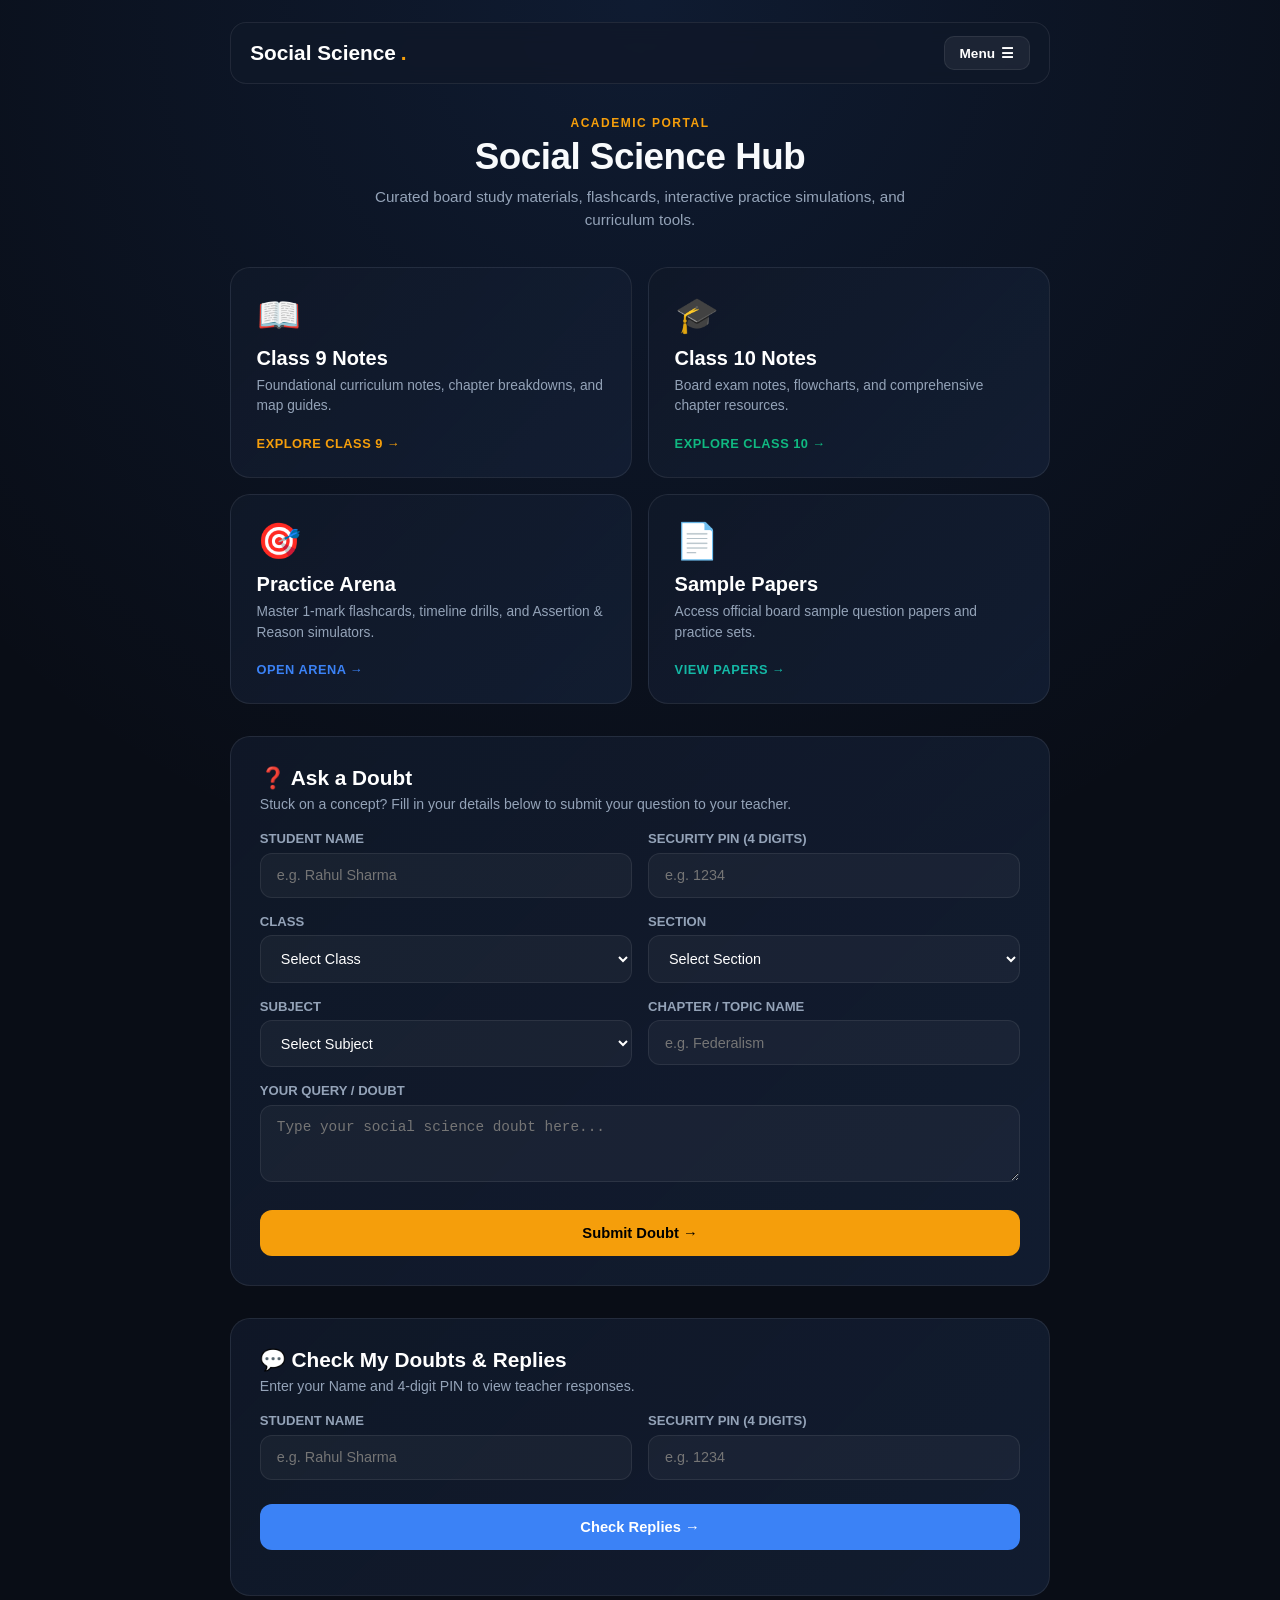
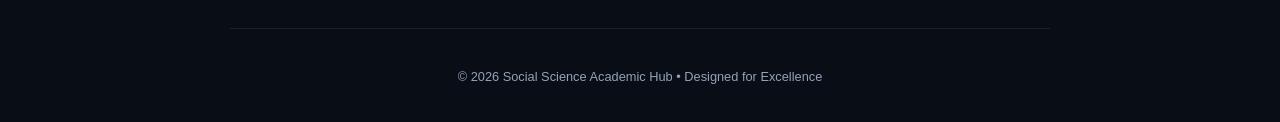
==== commit 4dffbc2a: "Update index.html" ====
--- a/index.html
+++ b/index.html
@@ -18,7 +18,7 @@
     }
     * { box-sizing: border-box; margin: 0; padding: 0; scroll-behavior: smooth; -webkit-tap-highlight-color: transparent; }
     
-    /* Universal Spring Bounce Micro-Interaction for Every Element */
+    /* Universal Spring Bounce Animation */
     button, a, .hub-card, .dropdown-item, .menu-btn, .submit-btn {
       transition: transform 0.18s cubic-bezier(0.34, 1.56, 0.64, 1), background-color 0.2s ease, border-color 0.2s ease, box-shadow 0.2s ease !important;
     }
@@ -35,6 +35,7 @@
     }
     .wrapper { max-width: 820px; margin: 0 auto; position: relative; }
 
+    /* Top Navigation Bar with Menu Button */
     .top-bar {
       display: flex; justify-content: space-between; align-items: center;
       padding: 0.8rem 1.2rem; background: rgba(16, 24, 40, 0.85);
@@ -52,22 +53,24 @@
     .menu-btn:hover { background: rgba(59,130,246,0.2); border-color: var(--blue); }
 
     .dropdown-menu {
-      display: none; position: absolute; top: 70px; right: 0; width: 280px;
+      display: none; position: absolute; top: 70px; right: 0; width: 310px;
       background: #111827; border: 1px solid var(--border); border-radius: 16px;
       box-shadow: 0 15px 35px rgba(0,0,0,0.6); padding: 0.6rem; z-index: 1000;
     }
     .dropdown-menu.show { display: block; }
     .dropdown-item {
-      display: block; padding: 0.75rem 1rem; color: #cbd5e1; text-decoration: none;
-      font-size: 0.88rem; font-weight: 700; border-radius: 10px; cursor: pointer; margin-bottom: 2px;
+      display: block; padding: 0.7rem 1rem; color: #cbd5e1; text-decoration: none;
+      font-size: 0.86rem; font-weight: 700; border-radius: 10px; cursor: pointer; margin-bottom: 2px;
     }
     .dropdown-item:hover { background: rgba(59,130,246,0.2); color: #fff; }
 
+    /* Hero Section */
     .hero { text-align: center; margin-bottom: 2.2rem; }
     .hero-tag { font-size: 0.75rem; font-weight: 800; letter-spacing: 1.5px; text-transform: uppercase; color: var(--amber); margin-bottom: 0.4rem; }
     .hero-h1 { font-size: 2.3rem; font-weight: 900; margin-bottom: 0.5rem; letter-spacing: -0.5px; }
     .hero-p { color: var(--muted); font-size: 0.95rem; line-height: 1.5; max-width: 580px; margin: 0 auto; }
 
+    /* Hub Grid Layout */
     .hub-grid { display: grid; grid-template-columns: 1fr 1fr; gap: 1rem; margin-bottom: 2rem; }
     @media(max-width: 640px) { .hub-grid { grid-template-columns: 1fr; } }
 
@@ -90,20 +93,25 @@
     .cta-emerald { color: var(--emerald); }
     .cta-blue { color: var(--blue); }
 
+    /* Doubt & Reply Section Cards */
     .doubt-card {
       background: var(--card-bg); border: 1px solid var(--border);
       border-radius: 20px; padding: 1.8rem; margin-bottom: 2rem;
     }
     .form-group { margin-bottom: 1rem; }
+    .form-row { display: grid; grid-template-columns: 1fr 1fr; gap: 1rem; }
+    @media(max-width: 600px) { .form-row { grid-template-columns: 1fr; } }
+
     .form-label { display: block; font-size: 0.82rem; font-weight: 700; color: var(--muted); margin-bottom: 0.4rem; text-transform: uppercase; }
-    .form-input, .form-textarea {
+    .form-input, .form-textarea, .form-select {
       width: 100%; padding: 0.85rem 1rem; background: rgba(255,255,255,0.04);
       border: 1px solid var(--border); border-radius: 12px; color: #fff; font-size: 0.9rem; outline: none;
     }
-    .form-input:focus, .form-textarea:focus { border-color: var(--blue); background: rgba(59,130,246,0.05); }
+    .form-select option { background: #111827; color: #fff; }
+    .form-input:focus, .form-textarea:focus, .form-select:focus { border-color: var(--blue); background: rgba(59,130,246,0.05); }
     .submit-btn {
       background: var(--amber); color: #000; border: none; width: 100%;
-      padding: 0.95rem; border-radius: 12px; font-weight: 800; font-size: 0.92rem; cursor: pointer;
+      padding: 0.95rem; border-radius: 12px; font-weight: 800; font-size: 0.92rem; cursor: pointer; margin-top: 0.5rem;
     }
     .submit-btn:hover { opacity: 0.9; }
 
@@ -113,6 +121,7 @@
 <body>
 
   <div class="wrapper">
+    <!-- Top Navigation Bar -->
     <header class="top-bar">
       <a href="index.html" class="brand">Social Science<span>.</span></a>
       <div style="position: relative;">
@@ -127,19 +136,23 @@
           
           <div style="margin: 0.4rem 0.6rem; border-top: 1px solid rgba(255,255,255,0.08);"></div>
           
-          <a href="https://drive.google.com/file/d/1v_zk-ouEZCNetdISDJTHVfIQoKUnnDB9/view?usp=drivesdk" class="dropdown-item" target="_blank" style="display: flex; justify-content: space-between; align-items: center;">
-            <span style="font-size: 0.84rem;">📄 Class 10th Sample Papers</span>
-            <span style="background: rgba(59,130,246,0.2); color: #93c5fd; padding: 0.15rem 0.5rem; border-radius: 6px; font-size: 0.72rem; font-weight: 800;">View →</span>
+          <!-- Merged Sample Papers (Class 10th) Section -->
+          <div style="padding: 0.4rem 0.8rem; font-size: 0.76rem; font-weight: 800; color: var(--amber); text-transform: uppercase; letter-spacing: 0.5px;">📄 Sample Papers (Class 10th)</div>
+          
+          <a href="https://drive.google.com/file/d/1v_zk-ouEZCNetdISDJTHVfIQoKUnnDB9/view?usp=drivesdk" class="dropdown-item" target="_blank" style="display: flex; justify-content: space-between; align-items: center; padding-left: 1.2rem;">
+            <span style="font-size: 0.82rem;">• Sample Paper</span>
+            <span style="background: rgba(59,130,246,0.2); color: #93c5fd; padding: 0.12rem 0.45rem; border-radius: 6px; font-size: 0.7rem; font-weight: 800;">View →</span>
           </a>
 
-          <div class="dropdown-item" style="display: flex; justify-content: space-between; align-items: center; cursor: default;">
-            <span style="font-size: 0.84rem; color: #94a3b8;">💡 Teacher's Practical Answers</span>
-            <span style="background: rgba(245,158,11,0.15); color: #f59e0b; padding: 0.15rem 0.5rem; border-radius: 6px; font-size: 0.72rem; font-weight: 800;">Coming Soon</span>
+          <div class="dropdown-item" style="display: flex; justify-content: space-between; align-items: center; padding-left: 1.2rem; cursor: default;">
+            <span style="font-size: 0.82rem; color: #94a3b8;">• Teacher's Practical Answers</span>
+            <span style="background: rgba(245,158,11,0.15); color: #f59e0b; padding: 0.12rem 0.45rem; border-radius: 6px; font-size: 0.7rem; font-weight: 800;">Coming Soon</span>
           </div>
 
           <div style="margin: 0.4rem 0.6rem; border-top: 1px solid rgba(255,255,255,0.08);"></div>
 
           <a href="#ask-doubt" class="dropdown-item">❓ Ask a Doubt</a>
+          <a href="#check-doubts" class="dropdown-item">💬 Check My Doubts & Replies</a>
         </div>
       </div>
     </header>
@@ -189,21 +202,89 @@
         </a>
       </div>
 
+      <!-- Ask a Doubt Form connected to Google Sheet Web App -->
       <div class="doubt-card" id="ask-doubt">
         <h2 style="font-size: 1.3rem; font-weight: 800; margin-bottom: 0.4rem; color: #fff;">❓ Ask a Doubt</h2>
-        <p style="color: var(--muted); font-size: 0.88rem; margin-bottom: 1.2rem;">Stuck on a concept? Submit your question below and get answers.</p>
+        <p style="color: var(--muted); font-size: 0.88rem; margin-bottom: 1.2rem;">Stuck on a concept? Fill in your details below to submit your question to your teacher.</p>
         
-        <form name="doubts" method="POST" data-netlify="true">
+        <form id="doubtForm">
+          <div class="form-row">
+            <div class="form-group">
+              <label class="form-label">Student Name</label>
+              <input type="text" name="name" class="form-input" placeholder="e.g. Rahul Sharma" required>
+            </div>
+            <div class="form-group">
+              <label class="form-label">Security PIN (4 Digits)</label>
+              <input type="password" maxlength="4" name="pin" class="form-input" placeholder="e.g. 1234" required>
+            </div>
+          </div>
+
+          <div class="form-row">
+            <div class="form-group">
+              <label class="form-label">Class</label>
+              <select name="class" class="form-select" required>
+                <option value="" disabled selected>Select Class</option>
+                <option value="Class 9">Class 9</option>
+                <option value="Class 10">Class 10</option>
+              </select>
+            </div>
+            <div class="form-group">
+              <label class="form-label">Section</label>
+              <select name="section" class="form-select" required>
+                <option value="" disabled selected>Select Section</option>
+                <option value="Section A">Section A</option>
+                <option value="Section B">Section B</option>
+                <option value="Section C">Section C</option>
+              </select>
+            </div>
+          </div>
+
+          <div class="form-row">
+            <div class="form-group">
+              <label class="form-label">Subject</label>
+              <select name="subject" class="form-select" required>
+                <option value="" disabled selected>Select Subject</option>
+                <option value="History">History</option>
+                <option value="Geography">Geography</option>
+                <option value="Civics">Civics</option>
+                <option value="Economics">Economics</option>
+                <option value="Others">Others</option>
+              </select>
+            </div>
+            <div class="form-group">
+              <label class="form-label">Chapter / Topic Name</label>
+              <input type="text" name="chapter" class="form-input" placeholder="e.g. Federalism" required>
+            </div>
+          </div>
+
           <div class="form-group">
-            <label class="form-label">Your Name & Class</label>
-            <input type="text" name="name" class="form-input" placeholder="e.g. Rahul Sharma, Class 10" required>
-          </div>
+            <label class="form-label">Your Query / Doubt</label>
+            <textarea name="query" class="form-textarea" rows="3" placeholder="Type your social science doubt here..." required></textarea>
+          </div>
+
+          <button type="submit" id="submitBtn" class="submit-btn">Submit Doubt →</button>
+        </form>
+      </div>
+
+      <!-- Check My Doubts & Replies Section -->
+      <div class="doubt-card" id="check-doubts">
+        <h2 style="font-size: 1.3rem; font-weight: 800; margin-bottom: 0.4rem; color: #fff;">💬 Check My Doubts & Replies</h2>
+        <p style="color: var(--muted); font-size: 0.88rem; margin-bottom: 1.2rem;">Enter your Name and 4-digit PIN to view teacher responses.</p>
+        
+        <div class="form-row">
           <div class="form-group">
-            <label class="form-label">Your Question / Doubt</label>
-            <textarea name="doubt" class="form-textarea" rows="3" placeholder="Type your social science doubt here..." required></textarea>
-          </div>
-          <button type="submit" class="submit-btn">Submit Doubt →</button>
-        </form>
+            <label class="form-label">Student Name</label>
+            <input type="text" id="checkName" class="form-input" placeholder="e.g. Rahul Sharma">
+          </div>
+          <div class="form-group">
+            <label class="form-label">Security PIN (4 Digits)</label>
+            <input type="password" maxlength="4" id="checkPin" class="form-input" placeholder="e.g. 1234">
+          </div>
+        </div>
+
+        <button type="button" class="submit-btn" style="background: var(--blue); color: #fff;" onclick="checkReplies()">Check Replies →</button>
+        
+        <div id="replyResults" style="margin-top: 1rem;"></div>
       </div>
     </main>
 
@@ -213,10 +294,13 @@
   </div>
 
   <script>
+    const SCRIPT_URL = "https://script.google.com/macros/s/AKfycbxvbccNHEk20IveFy0C-vPROrEPh-PzIRyNlGrhn2fm0RZM3IiHtAMnPNON_c4FrWvIzQ/exec";
+
     function toggleMenu() {
       const menu = document.getElementById('dropdownMenu');
       menu.classList.toggle('show');
     }
+
     window.addEventListener('click', function(e) {
       const menu = document.getElementById('dropdownMenu');
       const btn = document.querySelector('.menu-btn');
@@ -224,6 +308,72 @@
         menu.classList.remove('show');
       }
     });
+
+    // Handle form submission to Google Sheet Web App
+    document.getElementById('doubtForm').addEventListener('submit', function(e) {
+      e.preventDefault();
+      const formData = new FormData(this);
+      const data = Object.fromEntries(formData.entries());
+      
+      const submitBtn = document.getElementById('submitBtn');
+      submitBtn.textContent = 'Submitting...';
+      submitBtn.disabled = true;
+
+      fetch(SCRIPT_URL, {
+        method: 'POST',
+        body: JSON.stringify(data),
+        headers: { 'Content-Type': 'text/plain;charset=utf-8' }
+      })
+      .then(res => res.json())
+      .catch(() => ({})) // ignore CORS parse error if script returns plain text
+      .then(() => {
+        alert('Doubt submitted successfully! Your teacher can now review and reply.');
+        this.reset();
+        submitBtn.textContent = 'Submit Doubt →';
+        submitBtn.disabled = false;
+      })
+      .catch(() => {
+        alert('Doubt submitted successfully!');
+        this.reset();
+        submitBtn.textContent = 'Submit Doubt →';
+        submitBtn.disabled = false;
+      });
+    });
+
+    // Handle fetching replies from Google Sheet Web App
+    function checkReplies() {
+      const name = document.getElementById('checkName').value.trim();
+      const pin = document.getElementById('checkPin').value.trim();
+      const resultsDiv = document.getElementById('replyResults');
+
+      if(!name || !pin) {
+        alert('Please enter both Student Name and Security PIN.');
+        return;
+      }
+
+      resultsDiv.innerHTML = '<p style="color: var(--muted); margin-top: 0.8rem;">Checking replies...</p>';
+
+      fetch(`${SCRIPT_URL}?name=${encodeURIComponent(name)}&pin=${encodeURIComponent(pin)}`)
+        .then(res => res.json())
+        .then(data => {
+          if(data && data.length > 0) {
+            let html = '';
+            data.forEach(item => {
+              html += `<div style="background: rgba(255,255,255,0.04); border: 1px solid var(--border); border-radius: 10px; padding: 1rem; margin-top: 0.8rem;">
+                <p style="font-size: 0.82rem; color: var(--muted); margin-bottom: 0.3rem;"><b>Subject:</b> ${item.subject} | <b>Chapter:</b> ${item.chapter}</p>
+                <p style="font-size: 0.9rem; margin-bottom: 0.5rem;"><b>Your Query:</b> ${item.query}</p>
+                <p style="font-size: 0.9rem; color: var(--emerald);"><b>Teacher's Reply:</b> ${item.reply || 'Pending review by teacher...'}</p>
+              </div>`;
+            });
+            resultsDiv.innerHTML = html;
+          } else {
+            resultsDiv.innerHTML = '<p style="color: var(--amber); margin-top: 0.8rem;">No doubts found with this Name and PIN, or replies are still pending.</p>';
+          }
+        })
+        .catch(() => {
+          resultsDiv.innerHTML = '<p style="color: #ef4444; margin-top: 0.8rem;">Unable to fetch replies. Please check your connection and try again.</p>';
+        });
+    }
   </script>
 </body>
 </html>
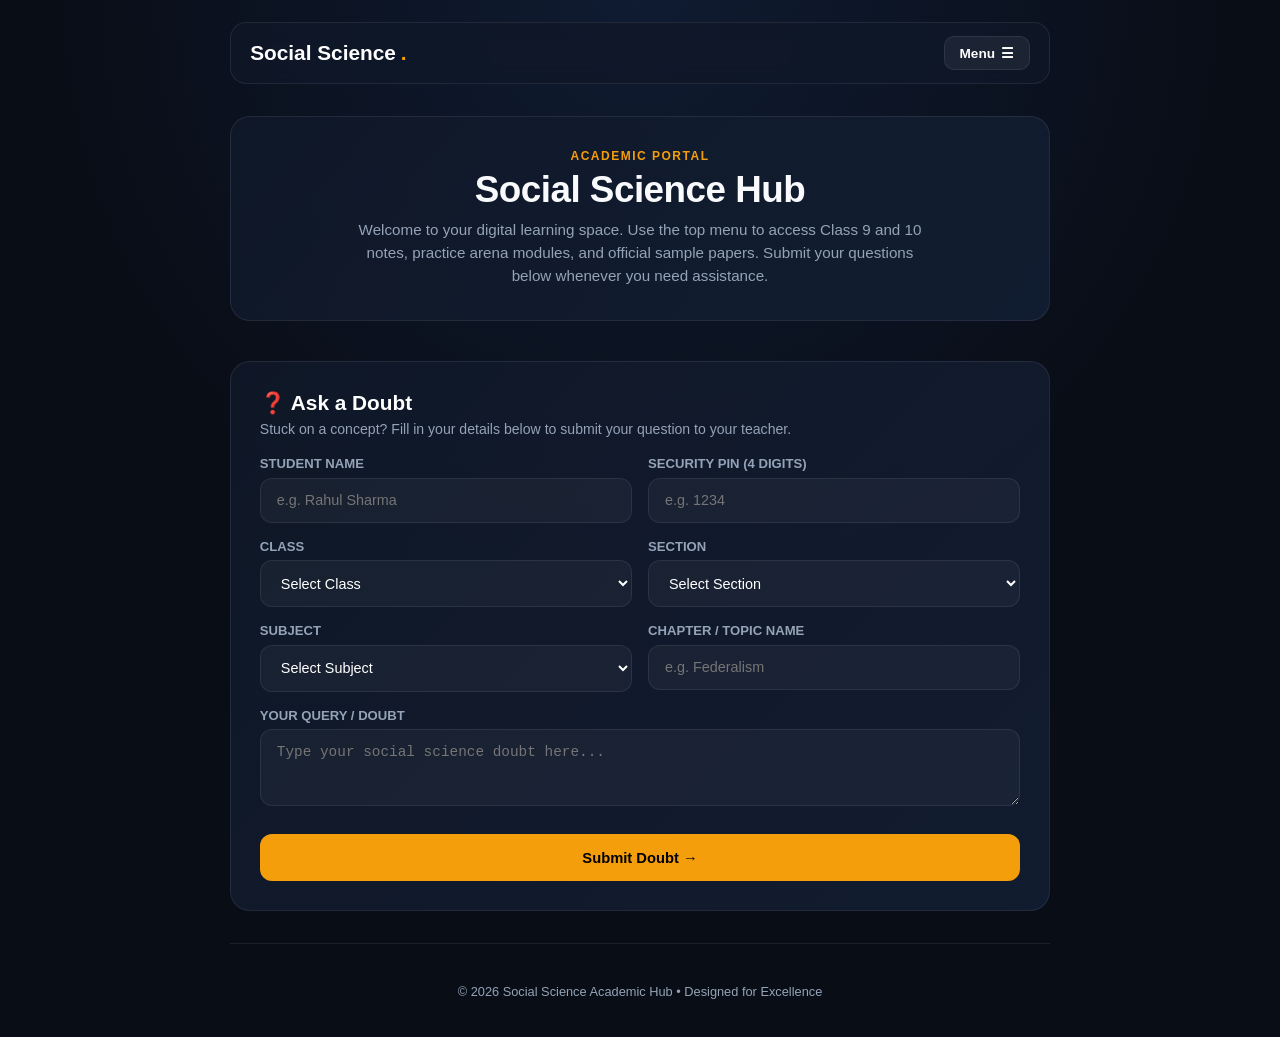
==== commit 69fede79: "Update index.html" ====
--- a/index.html
+++ b/index.html
@@ -19,10 +19,10 @@
     * { box-sizing: border-box; margin: 0; padding: 0; scroll-behavior: smooth; -webkit-tap-highlight-color: transparent; }
     
     /* Universal Spring Bounce Animation */
-    button, a, .hub-card, .dropdown-item, .menu-btn, .submit-btn {
+    button, a, .hub-card, .dropdown-item, .menu-btn, .submit-btn, .submenu-toggle {
       transition: transform 0.18s cubic-bezier(0.34, 1.56, 0.64, 1), background-color 0.2s ease, border-color 0.2s ease, box-shadow 0.2s ease !important;
     }
-    button:active, a:active, .hub-card:active, .dropdown-item:active, .menu-btn:active, .submit-btn:active {
+    button:active, a:active, .hub-card:active, .dropdown-item:active, .menu-btn:active, .submit-btn:active, .submenu-toggle:active {
       transform: scale(0.95) translateY(1px) !important;
     }
 
@@ -58,42 +58,27 @@
       box-shadow: 0 15px 35px rgba(0,0,0,0.6); padding: 0.6rem; z-index: 1000;
     }
     .dropdown-menu.show { display: block; }
-    .dropdown-item {
-      display: block; padding: 0.7rem 1rem; color: #cbd5e1; text-decoration: none;
-      font-size: 0.86rem; font-weight: 700; border-radius: 10px; cursor: pointer; margin-bottom: 2px;
-    }
-    .dropdown-item:hover { background: rgba(59,130,246,0.2); color: #fff; }
+    
+    .dropdown-item, .submenu-toggle {
+      display: flex; justify-content: space-between; align-items: center; width: 100%;
+      padding: 0.75rem 1rem; color: #cbd5e1; text-decoration: none; background: none; border: none;
+      font-size: 0.88rem; font-weight: 700; border-radius: 10px; cursor: pointer; margin-bottom: 2px; text-align: left;
+    }
+    .dropdown-item:hover, .submenu-toggle:hover { background: rgba(59,130,246,0.2); color: #fff; }
+
+    /* Submenus */
+    .submenu-content {
+      display: none; padding-left: 1rem; margin: 0.2rem 0; border-left: 2px solid rgba(59,130,246,0.3);
+    }
+    .submenu-content.show { display: block; }
 
     /* Hero Section */
-    .hero { text-align: center; margin-bottom: 2.2rem; }
+    .hero { text-align: center; margin-bottom: 2.5rem; padding: 2rem 1rem; background: var(--card-bg); border: 1px solid var(--border); border-radius: 20px; }
     .hero-tag { font-size: 0.75rem; font-weight: 800; letter-spacing: 1.5px; text-transform: uppercase; color: var(--amber); margin-bottom: 0.4rem; }
     .hero-h1 { font-size: 2.3rem; font-weight: 900; margin-bottom: 0.5rem; letter-spacing: -0.5px; }
     .hero-p { color: var(--muted); font-size: 0.95rem; line-height: 1.5; max-width: 580px; margin: 0 auto; }
 
-    /* Hub Grid Layout */
-    .hub-grid { display: grid; grid-template-columns: 1fr 1fr; gap: 1rem; margin-bottom: 2rem; }
-    @media(max-width: 640px) { .hub-grid { grid-template-columns: 1fr; } }
-
-    .hub-card {
-      background: var(--card-bg); border: 1px solid var(--border);
-      border-radius: 20px; padding: 1.6rem; text-decoration: none; color: inherit;
-      display: flex; flex-direction: column; justify-content: space-between;
-    }
-    .hub-card:hover {
-      transform: translateY(-4px); border-color: rgba(255, 255, 255, 0.2);
-      box-shadow: 0 12px 30px rgba(0,0,0,0.4);
-    }
-    .card-icon { font-size: 2.2rem; margin-bottom: 0.7rem; }
-    .card-h2 { font-size: 1.25rem; font-weight: 800; color: #fff; margin-bottom: 0.35rem; }
-    .card-desc { font-size: 0.86rem; color: var(--muted); line-height: 1.5; margin-bottom: 1.2rem; }
-
-    .card-cta { font-size: 0.8rem; font-weight: 800; display: flex; align-items: center; gap: 0.4rem; text-transform: uppercase; letter-spacing: 0.5px; }
-    .cta-amber { color: var(--amber); }
-    .cta-teal { color: var(--teal); }
-    .cta-emerald { color: var(--emerald); }
-    .cta-blue { color: var(--blue); }
-
-    /* Doubt & Reply Section Cards */
+    /* Doubt Form Card */
     .doubt-card {
       background: var(--card-bg); border: 1px solid var(--border);
       border-radius: 20px; padding: 1.8rem; margin-bottom: 2rem;
@@ -114,6 +99,26 @@
       padding: 0.95rem; border-radius: 12px; font-weight: 800; font-size: 0.92rem; cursor: pointer; margin-top: 0.5rem;
     }
     .submit-btn:hover { opacity: 0.9; }
+
+    /* Modal Popup Styles */
+    .modal-overlay {
+      display: none; position: fixed; top: 0; left: 0; width: 100%; height: 100%;
+      background: rgba(0, 0, 0, 0.8); backdrop-filter: blur(5px); z-index: 2000;
+      justify-content: center; align-items: center; padding: 1rem;
+    }
+    .modal-overlay.show { display: flex; }
+    .modal-box {
+      background: #111827; border: 1px solid rgba(255, 255, 255, 0.12);
+      border-radius: 20px; padding: 2rem; width: 100%; max-width: 520px;
+      position: relative; max-height: 90vh; overflow-y: auto; box-shadow: 0 20px 40px rgba(0,0,0,0.6);
+    }
+    .close-modal {
+      position: absolute; top: 1.2rem; right: 1.2rem; background: rgba(255,255,255,0.06);
+      border: 1px solid var(--border); color: #fff; width: 32px; height: 32px;
+      border-radius: 50%; display: flex; align-items: center; justify-content: center;
+      font-weight: bold; cursor: pointer;
+    }
+    .close-modal:hover { background: rgba(239, 68, 68, 0.2); border-color: #ef4444; }
 
     footer { text-align: center; color: var(--muted); font-size: 0.8rem; padding: 2.5rem 0 1rem; border-top: 1px solid var(--border); }
   </style>
@@ -130,79 +135,50 @@
         </button>
         <div class="dropdown-menu" id="dropdownMenu">
           <a href="index.html" class="dropdown-item">🏠 Home</a>
-          <a href="class9.html" class="dropdown-item">📖 Class 9 Notes</a>
-          <a href="class10.html" class="dropdown-item">🎓 Class 10 Notes</a>
+          
+          <!-- Classes Toggle -->
+          <button type="button" class="submenu-toggle" onclick="toggleSubmenu('classesSubmenu')">
+            <span>📚 Classes</span> <span>▼</span>
+          </button>
+          <div class="submenu-content" id="classesSubmenu">
+            <a href="class9.html" class="dropdown-item">📖 Class 9 Notes</a>
+            <a href="class10.html" class="dropdown-item">🎓 Class 10 Notes</a>
+          </div>
+
           <a href="activity.html" class="dropdown-item">🎯 Activities & Practice Arena</a>
           
+          <!-- Sample Papers Toggle -->
+          <button type="button" class="submenu-toggle" onclick="toggleSubmenu('samplesSubmenu')">
+            <span>📄 Sample Papers</span> <span>▼</span>
+          </button>
+          <div class="submenu-content" id="samplesSubmenu">
+            <a href="https://drive.google.com/file/d/1v_zk-ouEZCNetdISDJTHVfIQoKUnnDB9/view?usp=drivesdk" class="dropdown-item" target="_blank">
+              <span>Sample Paper</span>
+              <span style="background: rgba(59,130,246,0.2); color: #93c5fd; padding: 0.1rem 0.4rem; border-radius: 6px; font-size: 0.7rem; font-weight: 800;">View →</span>
+            </a>
+            <div class="dropdown-item" style="cursor: default;">
+              <span style="color: #94a3b8; font-size: 0.82rem;">Teacher's Practical Answers</span>
+              <span style="background: rgba(245,158,11,0.15); color: #f59e0b; padding: 0.1rem 0.4rem; border-radius: 6px; font-size: 0.7rem; font-weight: 800;">Coming Soon</span>
+            </div>
+          </div>
+
           <div style="margin: 0.4rem 0.6rem; border-top: 1px solid rgba(255,255,255,0.08);"></div>
-          
-          <!-- Merged Sample Papers (Class 10th) Section -->
-          <div style="padding: 0.4rem 0.8rem; font-size: 0.76rem; font-weight: 800; color: var(--amber); text-transform: uppercase; letter-spacing: 0.5px;">📄 Sample Papers (Class 10th)</div>
-          
-          <a href="https://drive.google.com/file/d/1v_zk-ouEZCNetdISDJTHVfIQoKUnnDB9/view?usp=drivesdk" class="dropdown-item" target="_blank" style="display: flex; justify-content: space-between; align-items: center; padding-left: 1.2rem;">
-            <span style="font-size: 0.82rem;">• Sample Paper</span>
-            <span style="background: rgba(59,130,246,0.2); color: #93c5fd; padding: 0.12rem 0.45rem; border-radius: 6px; font-size: 0.7rem; font-weight: 800;">View →</span>
-          </a>
-
-          <div class="dropdown-item" style="display: flex; justify-content: space-between; align-items: center; padding-left: 1.2rem; cursor: default;">
-            <span style="font-size: 0.82rem; color: #94a3b8;">• Teacher's Practical Answers</span>
-            <span style="background: rgba(245,158,11,0.15); color: #f59e0b; padding: 0.12rem 0.45rem; border-radius: 6px; font-size: 0.7rem; font-weight: 800;">Coming Soon</span>
-          </div>
-
-          <div style="margin: 0.4rem 0.6rem; border-top: 1px solid rgba(255,255,255,0.08);"></div>
-
-          <a href="#ask-doubt" class="dropdown-item">❓ Ask a Doubt</a>
-          <a href="#check-doubts" class="dropdown-item">💬 Check My Doubts & Replies</a>
+
+          <a href="#ask-doubt" class="dropdown-item" onclick="toggleMenu()">❓ Ask a Doubt</a>
+          <button type="button" class="dropdown-item" onclick="openModal(); toggleMenu();" style="width: 100%;">💬 Check My Doubts & Replies</button>
         </div>
       </div>
     </header>
 
     <main>
+      <!-- Clean Streamlined Hero Section -->
       <div class="hero">
         <div class="hero-tag">Academic Portal</div>
         <h1 class="hero-h1">Social Science Hub</h1>
-        <p class="hero-p">Curated board study materials, flashcards, interactive practice simulations, and curriculum tools.</p>
-      </div>
-
-      <div class="hub-grid">
-        <a href="class9.html" class="hub-card">
-          <div>
-            <div class="card-icon">📖</div>
-            <h2 class="card-h2">Class 9 Notes</h2>
-            <p class="card-desc">Foundational curriculum notes, chapter breakdowns, and map guides.</p>
-          </div>
-          <div class="card-cta cta-amber">Explore Class 9 →</div>
-        </a>
-
-        <a href="class10.html" class="hub-card">
-          <div>
-            <div class="card-icon">🎓</div>
-            <h2 class="card-h2">Class 10 Notes</h2>
-            <p class="card-desc">Board exam notes, flowcharts, and comprehensive chapter resources.</p>
-          </div>
-          <div class="card-cta cta-emerald">Explore Class 10 →</div>
-        </a>
-
-        <a href="activity.html" class="hub-card">
-          <div>
-            <div class="card-icon">🎯</div>
-            <h2 class="card-h2">Practice Arena</h2>
-            <p class="card-desc">Master 1-mark flashcards, timeline drills, and Assertion & Reason simulators.</p>
-          </div>
-          <div class="card-cta cta-blue">Open Arena →</div>
-        </a>
-
-        <a href="https://drive.google.com/file/d/1v_zk-ouEZCNetdISDJTHVfIQoKUnnDB9/view?usp=drivesdk" class="hub-card" target="_blank">
-          <div>
-            <div class="card-icon">📄</div>
-            <h2 class="card-h2">Sample Papers</h2>
-            <p class="card-desc">Access official board sample question papers and practice sets.</p>
-          </div>
-          <div class="card-cta cta-teal">View Papers →</div>
-        </a>
-      </div>
-
-      <!-- Ask a Doubt Form connected to Google Sheet Web App -->
+        <p class="hero-p">Welcome to your digital learning space. Use the top menu to access Class 9 and 10 notes, practice arena modules, and official sample papers. Submit your questions below whenever you need assistance.</p>
+      </div>
+
+      <!-- Ask a Doubt Form Card -->
       <div class="doubt-card" id="ask-doubt">
         <h2 style="font-size: 1.3rem; font-weight: 800; margin-bottom: 0.4rem; color: #fff;">❓ Ask a Doubt</h2>
         <p style="color: var(--muted); font-size: 0.88rem; margin-bottom: 1.2rem;">Stuck on a concept? Fill in your details below to submit your question to your teacher.</p>
@@ -265,27 +241,6 @@
           <button type="submit" id="submitBtn" class="submit-btn">Submit Doubt →</button>
         </form>
       </div>
-
-      <!-- Check My Doubts & Replies Section -->
-      <div class="doubt-card" id="check-doubts">
-        <h2 style="font-size: 1.3rem; font-weight: 800; margin-bottom: 0.4rem; color: #fff;">💬 Check My Doubts & Replies</h2>
-        <p style="color: var(--muted); font-size: 0.88rem; margin-bottom: 1.2rem;">Enter your Name and 4-digit PIN to view teacher responses.</p>
-        
-        <div class="form-row">
-          <div class="form-group">
-            <label class="form-label">Student Name</label>
-            <input type="text" id="checkName" class="form-input" placeholder="e.g. Rahul Sharma">
-          </div>
-          <div class="form-group">
-            <label class="form-label">Security PIN (4 Digits)</label>
-            <input type="password" maxlength="4" id="checkPin" class="form-input" placeholder="e.g. 1234">
-          </div>
-        </div>
-
-        <button type="button" class="submit-btn" style="background: var(--blue); color: #fff;" onclick="checkReplies()">Check Replies →</button>
-        
-        <div id="replyResults" style="margin-top: 1rem;"></div>
-      </div>
     </main>
 
     <footer>
@@ -293,6 +248,28 @@
     </footer>
   </div>
 
+  <!-- Interactive Popup Modal for Checking Doubts & Replies -->
+  <div class="modal-overlay" id="replyModal">
+    <div class="modal-box">
+      <button type="button" class="close-modal" onclick="closeModal()">✕</button>
+      <h2 style="font-size: 1.25rem; font-weight: 800; color: #fff; margin-bottom: 0.4rem;">💬 Check My Doubts & Replies</h2>
+      <p style="color: var(--muted); font-size: 0.85rem; margin-bottom: 1.2rem;">Enter your Name and 4-digit PIN to view teacher responses.</p>
+      
+      <div class="form-group">
+        <label class="form-label">Student Name</label>
+        <input type="text" id="checkName" class="form-input" placeholder="e.g. Rahul Sharma">
+      </div>
+      <div class="form-group">
+        <label class="form-label">Security PIN (4 Digits)</label>
+        <input type="password" maxlength="4" id="checkPin" class="form-input" placeholder="e.g. 1234">
+      </div>
+
+      <button type="button" class="submit-btn" style="background: var(--blue); color: #fff;" onclick="checkReplies()">Check Replies →</button>
+      
+      <div id="replyResults" style="margin-top: 1.2rem;"></div>
+    </div>
+  </div>
+
   <script>
     const SCRIPT_URL = "https://script.google.com/macros/s/AKfycbxvbccNHEk20IveFy0C-vPROrEPh-PzIRyNlGrhn2fm0RZM3IiHtAMnPNON_c4FrWvIzQ/exec";
 
@@ -301,15 +278,35 @@
       menu.classList.toggle('show');
     }
 
+    function toggleSubmenu(id) {
+      const sub = document.getElementById(id);
+      sub.classList.toggle('show');
+    }
+
+    function openModal() {
+      document.getElementById('replyModal').classList.add('show');
+    }
+
+    function closeModal() {
+      document.getElementById('replyModal').classList.remove('show');
+      document.getElementById('replyResults').innerHTML = '';
+      document.getElementById('checkName').value = '';
+      document.getElementById('checkPin').value = '';
+    }
+
     window.addEventListener('click', function(e) {
       const menu = document.getElementById('dropdownMenu');
       const btn = document.querySelector('.menu-btn');
+      const modal = document.getElementById('replyModal');
       if (!menu.contains(e.target) && !btn.contains(e.target)) {
         menu.classList.remove('show');
       }
+      if (e.target === modal) {
+        closeModal();
+      }
     });
 
-    // Handle form submission to Google Sheet Web App
+    // Handle form submission
     document.getElementById('doubtForm').addEventListener('submit', function(e) {
       e.preventDefault();
       const formData = new FormData(this);
@@ -325,7 +322,7 @@
         headers: { 'Content-Type': 'text/plain;charset=utf-8' }
       })
       .then(res => res.json())
-      .catch(() => ({})) // ignore CORS parse error if script returns plain text
+      .catch(() => ({}))
       .then(() => {
         alert('Doubt submitted successfully! Your teacher can now review and reply.');
         this.reset();
@@ -340,7 +337,7 @@
       });
     });
 
-    // Handle fetching replies from Google Sheet Web App
+    // Handle fetching replies inside modal
     function checkReplies() {
       const name = document.getElementById('checkName').value.trim();
       const pin = document.getElementById('checkPin').value.trim();
@@ -359,10 +356,10 @@
           if(data && data.length > 0) {
             let html = '';
             data.forEach(item => {
-              html += `<div style="background: rgba(255,255,255,0.04); border: 1px solid var(--border); border-radius: 10px; padding: 1rem; margin-top: 0.8rem;">
-                <p style="font-size: 0.82rem; color: var(--muted); margin-bottom: 0.3rem;"><b>Subject:</b> ${item.subject} | <b>Chapter:</b> ${item.chapter}</p>
-                <p style="font-size: 0.9rem; margin-bottom: 0.5rem;"><b>Your Query:</b> ${item.query}</p>
-                <p style="font-size: 0.9rem; color: var(--emerald);"><b>Teacher's Reply:</b> ${item.reply || 'Pending review by teacher...'}</p>
+              html += `<div style="background: rgba(255,255,255,0.04); border: 1px solid var(--border); border-radius: 12px; padding: 1rem; margin-top: 0.8rem;">
+                <p style="font-size: 0.82rem; color: var(--amber); margin-bottom: 0.3rem;"><b>Subject:</b> ${item.subject} | <b>Chapter:</b> ${item.chapter}</p>
+                <p style="font-size: 0.9rem; margin-bottom: 0.5rem; color: #fff;"><b>Your Query:</b> ${item.query}</p>
+                <p style="font-size: 0.9rem; color: var(--emerald);"><b>Teacher's Answer:</b> ${item.reply || 'Pending review by teacher...'}</p>
               </div>`;
             });
             resultsDiv.innerHTML = html;
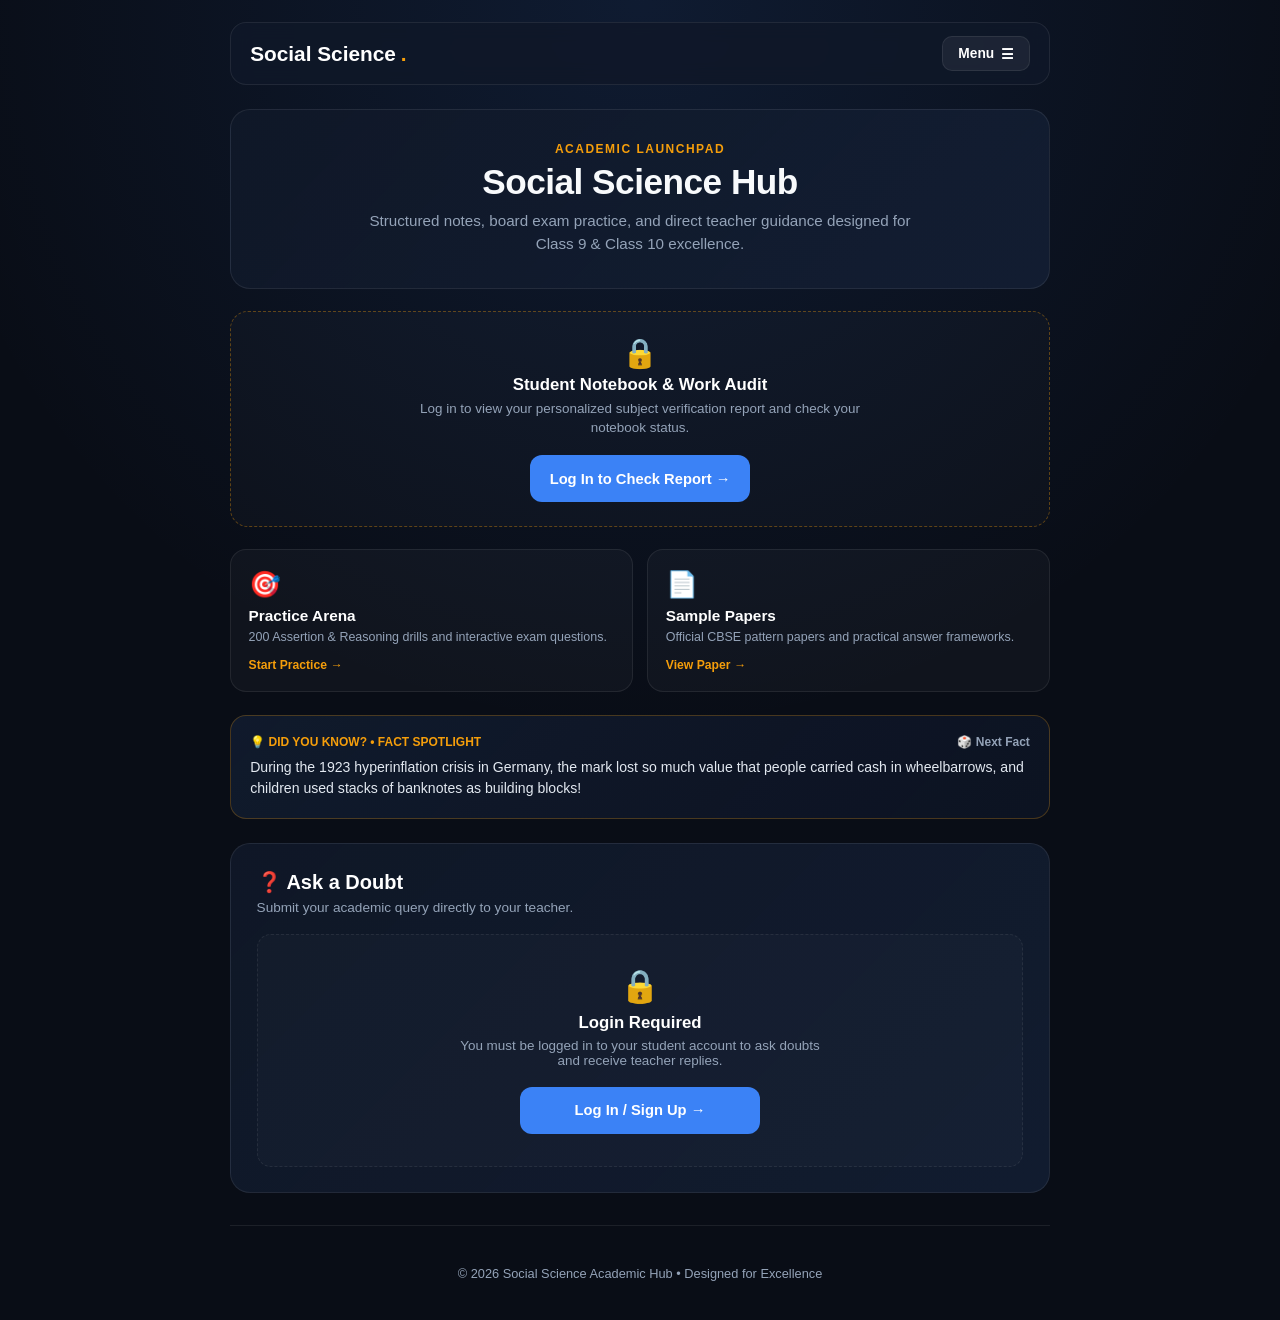
==== commit 14a3acec: "Update index.html" ====
--- a/index.html
+++ b/index.html
@@ -13,16 +13,16 @@
       --blue: #3b82f6;
       --teal: #14b8a6;
       --emerald: #10b981;
+      --purple: #a855f7;
       --text: #f8fafc;
       --muted: #94a3b8;
     }
     * { box-sizing: border-box; margin: 0; padding: 0; scroll-behavior: smooth; -webkit-tap-highlight-color: transparent; }
     
-    /* Universal Spring Bounce Animation */
-    button, a, .hub-card, .dropdown-item, .menu-btn, .submit-btn, .submenu-toggle {
-      transition: transform 0.18s cubic-bezier(0.34, 1.56, 0.64, 1), background-color 0.2s ease, border-color 0.2s ease, box-shadow 0.2s ease !important;
-    }
-    button:active, a:active, .hub-card:active, .dropdown-item:active, .menu-btn:active, .submit-btn:active, .submenu-toggle:active {
+    button, a, .hub-card, .dropdown-item, .menu-btn, .submit-btn, .submenu-toggle, .character-card, .power-pod {
+      transition: transform 0.18s cubic-bezier(0.34, 1.56, 0.64, 1), background-color 0.2s ease, border-color 0.2s ease !important;
+    }
+    button:active, a:active, .hub-card:active, .dropdown-item:active, .menu-btn:active, .submit-btn:active, .submenu-toggle:active, .character-card:active, .power-pod:active {
       transform: scale(0.95) translateY(1px) !important;
     }
 
@@ -35,20 +35,89 @@
     }
     .wrapper { max-width: 820px; margin: 0 auto; position: relative; }
 
-    /* Top Navigation Bar with Menu Button */
+    /* Glowing Red Alert Badges */
+    .notif-badge {
+      position: absolute;
+      top: -6px;
+      right: -6px;
+      background: #ef4444;
+      color: #fff;
+      font-size: 0.68rem;
+      font-weight: 900;
+      min-width: 19px;
+      height: 19px;
+      border-radius: 10px;
+      display: flex;
+      align-items: center;
+      justify-content: center;
+      padding: 0 4px;
+      box-shadow: 0 0 10px rgba(239, 68, 68, 0.8), 0 0 20px rgba(239, 68, 68, 0.5);
+      animation: pulseRed 1.8s infinite;
+      border: 2px solid #090d16;
+      line-height: 1;
+    }
+    .notif-badge-inline {
+      background: #ef4444;
+      color: #fff;
+      font-size: 0.72rem;
+      font-weight: 800;
+      padding: 0.15rem 0.5rem;
+      border-radius: 10px;
+      box-shadow: 0 0 10px rgba(239, 68, 68, 0.6);
+      animation: pulseRed 1.8s infinite;
+    }
+    @keyframes pulseRed {
+      0%, 100% {
+        box-shadow: 0 0 8px rgba(239, 68, 68, 0.8), 0 0 16px rgba(239, 68, 68, 0.4);
+        transform: scale(1);
+      }
+      50% {
+        box-shadow: 0 0 14px rgba(239, 68, 68, 1), 0 0 24px rgba(239, 68, 68, 0.7);
+        transform: scale(1.1);
+      }
+    }
+
+    .custom-toast {
+      position: fixed;
+      top: 24px;
+      left: 50%;
+      transform: translateX(-50%) translateY(-100px);
+      background: #111827;
+      border: 1px solid rgba(16, 185, 129, 0.6);
+      color: #fff;
+      padding: 0.85rem 1.4rem;
+      border-radius: 14px;
+      box-shadow: 0 14px 35px rgba(0,0,0,0.7), 0 0 20px rgba(16, 185, 129, 0.25);
+      display: flex;
+      align-items: center;
+      gap: 0.65rem;
+      font-size: 0.88rem;
+      font-weight: 700;
+      z-index: 9999;
+      opacity: 0;
+      pointer-events: none;
+      transition: transform 0.35s cubic-bezier(0.34, 1.56, 0.64, 1), opacity 0.25s ease;
+    }
+    .custom-toast.show {
+      transform: translateX(-50%) translateY(0);
+      opacity: 1;
+      pointer-events: auto;
+    }
+
     .top-bar {
       display: flex; justify-content: space-between; align-items: center;
       padding: 0.8rem 1.2rem; background: rgba(16, 24, 40, 0.85);
-      border: 1px solid var(--border); border-radius: 16px; margin-bottom: 2rem;
+      border: 1px solid var(--border); border-radius: 16px; margin-bottom: 1.5rem;
       backdrop-filter: blur(10px); position: relative; z-index: 100;
     }
-    .brand { font-size: 1.3rem; font-weight: 800; color: #fff; text-decoration: none; display: flex; align-items: center; gap: 0.3rem; }
+    .brand { font-size: 1.3rem; font-weight: 800; color: #fff; text-decoration: none; display: flex; align-items: center; gap: 0.3rem; white-space: nowrap; }
     .brand span { color: var(--amber); }
-    
+
     .menu-btn {
       background: rgba(255,255,255,0.06); border: 1px solid var(--border);
-      color: #fff; border-radius: 10px; padding: 0.5rem 0.9rem;
-      font-size: 0.85rem; font-weight: 700; cursor: pointer; display: flex; align-items: center; gap: 0.4rem;
+      color: #fff; border-radius: 10px; padding: 0.52rem 0.95rem;
+      font-size: 0.86rem; font-weight: 700; cursor: pointer; display: flex; align-items: center; gap: 0.4rem;
+      white-space: nowrap; position: relative;
     }
     .menu-btn:hover { background: rgba(59,130,246,0.2); border-color: var(--blue); }
 
@@ -66,77 +135,258 @@
     }
     .dropdown-item:hover, .submenu-toggle:hover { background: rgba(59,130,246,0.2); color: #fff; }
 
-    /* Submenus */
+    .profile-menu-item {
+      background: rgba(59,130,246,0.1); border: 1px solid rgba(59,130,246,0.25); color: #93c5fd;
+      padding: 0.85rem 1rem; border-radius: 12px; margin-bottom: 0.4rem;
+    }
+    .profile-menu-item:hover { background: rgba(59,130,246,0.22); color: #fff; }
+    .profile-info { display: flex; align-items: center; gap: 0.55rem; overflow: hidden; }
+    .profile-text-wrap { overflow: hidden; text-overflow: ellipsis; white-space: nowrap; }
+
+    .menu-avatar-circle {
+      width: 26px; height: 26px; border-radius: 50%; overflow: hidden;
+      display: inline-flex; align-items: center; justify-content: center;
+      background: rgba(255,255,255,0.08); border: 1px solid rgba(255,255,255,0.2);
+      flex-shrink: 0;
+    }
+    .menu-avatar-circle img { width: 100%; height: 100%; object-fit: contain; }
+
     .submenu-content {
       display: none; padding-left: 1rem; margin: 0.2rem 0; border-left: 2px solid rgba(59,130,246,0.3);
     }
     .submenu-content.show { display: block; }
 
-    /* Hero Section */
-    .hero { text-align: center; margin-bottom: 2.5rem; padding: 2rem 1rem; background: var(--card-bg); border: 1px solid var(--border); border-radius: 20px; }
+    .hero { text-align: center; margin-bottom: 1.4rem; padding: 2rem 1.2rem; background: var(--card-bg); border: 1px solid var(--border); border-radius: 20px; }
     .hero-tag { font-size: 0.75rem; font-weight: 800; letter-spacing: 1.5px; text-transform: uppercase; color: var(--amber); margin-bottom: 0.4rem; }
-    .hero-h1 { font-size: 2.3rem; font-weight: 900; margin-bottom: 0.5rem; letter-spacing: -0.5px; }
+    .hero-h1 { font-size: 2.2rem; font-weight: 900; margin-bottom: 0.5rem; letter-spacing: -0.5px; }
     .hero-p { color: var(--muted); font-size: 0.95rem; line-height: 1.5; max-width: 580px; margin: 0 auto; }
 
-    /* Doubt Form Card */
+    .audit-banner-locked {
+      background: rgba(255, 255, 255, 0.02); border: 1px dashed rgba(245, 158, 11, 0.35);
+      border-radius: 18px; padding: 1.5rem 1.2rem; margin-bottom: 1.4rem; text-align: center;
+    }
+
+    .home-student-hub {
+      display: none; flex-direction: column; gap: 0.9rem; margin-bottom: 1.4rem;
+    }
+
+    .home-avatar-card {
+      background: var(--card-bg); border: 1px solid rgba(245, 158, 11, 0.35);
+      border-radius: 18px; padding: 1rem 1.3rem; display: flex;
+      align-items: center; justify-content: space-between; gap: 1rem;
+      box-shadow: 0 10px 25px rgba(0,0,0,0.35);
+    }
+    .home-avatar-left { display: flex; align-items: center; gap: 0.95rem; }
+    .home-avatar-circle {
+      width: 58px; height: 58px; border-radius: 50%;
+      background: rgba(255,255,255,0.06); border: 2.5px solid var(--amber);
+      box-shadow: 0 0 18px rgba(245, 158, 11, 0.4);
+      display: flex; align-items: center; justify-content: center;
+      overflow: hidden; flex-shrink: 0; padding: 3px; position: relative;
+    }
+    .home-avatar-circle img { width: 100%; height: 100%; object-fit: contain; }
+        .home-audit-card {
+      background: var(--card-bg); border: 1px solid var(--border);
+      border-radius: 18px; padding: 1.2rem;
+      box-shadow: 0 10px 25px rgba(0,0,0,0.25);
+    }
+    .home-audit-header {
+      display: flex; justify-content: space-between; align-items: center; margin-bottom: 0.8rem;
+    }
+    .subject-audit-grid {
+      display: grid; grid-template-columns: 1fr 1fr; gap: 0.75rem; margin-bottom: 0.9rem;
+    }
+    @media(max-width: 440px) { .subject-audit-grid { grid-template-columns: 1fr; } }
+
+    .subject-pill {
+      background: rgba(0,0,0,0.3); border: 1px solid rgba(255,255,255,0.06);
+      padding: 0.75rem 0.85rem; border-radius: 12px; display: flex;
+      flex-direction: column; gap: 0.35rem;
+    }
+    .subject-name-tag { font-size: 0.72rem; color: var(--muted); font-weight: 700; text-transform: uppercase; }
+
+    .audit-badge {
+      font-size: 0.72rem; font-weight: 800; padding: 0.2rem 0.5rem;
+      border-radius: 6px; width: fit-content; display: inline-flex; align-items: center; gap: 0.3rem;
+    }
+    .audit-badge.completed {
+      background: rgba(16, 185, 129, 0.16); color: #10b981; border: 1px solid rgba(16, 185, 129, 0.35);
+    }
+    .audit-badge.pending {
+      background: rgba(245, 158, 11, 0.16); color: #f59e0b; border: 1px solid rgba(245, 158, 11, 0.35);
+    }
+    .audit-badge.unavailable {
+      background: rgba(148, 163, 184, 0.12); color: #94a3b8; border: 1px solid rgba(148, 163, 184, 0.28);
+    }
+
+    .power-grid { display: grid; grid-template-columns: repeat(2, 1fr); gap: 0.9rem; margin-bottom: 1.4rem; }
+    @media(max-width: 550px) { .power-grid { grid-template-columns: 1fr; } }
+    .power-pod {
+      background: rgba(255,255,255,0.03); border: 1px solid var(--border);
+      border-radius: 16px; padding: 1.2rem 1.1rem; text-decoration: none; color: #fff;
+      display: flex; flex-direction: column; justify-content: space-between;
+    }
+    .power-pod:hover { background: rgba(59,130,246,0.08); border-color: rgba(59,130,246,0.3); }
+    .pod-icon { font-size: 1.6rem; margin-bottom: 0.5rem; }
+    .pod-title { font-size: 0.96rem; font-weight: 800; color: #fff; margin-bottom: 0.25rem; }
+    .pod-desc { font-size: 0.78rem; color: var(--muted); line-height: 1.4; margin-bottom: 0.7rem; }
+    .pod-link { font-size: 0.76rem; font-weight: 800; color: var(--amber); }
+
+    .fact-card {
+      background: linear-gradient(135deg, rgba(20, 32, 54, 0.7) 0%, rgba(15, 23, 42, 0.6) 100%);
+      border: 1px solid rgba(245, 158, 11, 0.25); border-radius: 16px;
+      padding: 1.2rem; margin-bottom: 1.5rem; display: flex; flex-direction: column; gap: 0.5rem;
+    }
+
     .doubt-card {
       background: var(--card-bg); border: 1px solid var(--border);
-      border-radius: 20px; padding: 1.8rem; margin-bottom: 2rem;
+      border-radius: 20px; padding: 1.6rem; margin-bottom: 2rem;
     }
     .form-group { margin-bottom: 1rem; }
     .form-row { display: grid; grid-template-columns: 1fr 1fr; gap: 1rem; }
     @media(max-width: 600px) { .form-row { grid-template-columns: 1fr; } }
 
-    .form-label { display: block; font-size: 0.82rem; font-weight: 700; color: var(--muted); margin-bottom: 0.4rem; text-transform: uppercase; }
+    .form-label { display: block; font-size: 0.8rem; font-weight: 700; color: var(--muted); margin-bottom: 0.4rem; text-transform: uppercase; }
     .form-input, .form-textarea, .form-select {
       width: 100%; padding: 0.85rem 1rem; background: rgba(255,255,255,0.04);
       border: 1px solid var(--border); border-radius: 12px; color: #fff; font-size: 0.9rem; outline: none;
     }
     .form-select option { background: #111827; color: #fff; }
     .form-input:focus, .form-textarea:focus, .form-select:focus { border-color: var(--blue); background: rgba(59,130,246,0.05); }
+
+    .form-select:disabled, .form-input:disabled {
+      opacity: 0.55; cursor: not-allowed; border-color: rgba(255,255,255,0.05); background: rgba(0,0,0,0.35); color: #94a3b8;
+    }
+
     .submit-btn {
       background: var(--amber); color: #000; border: none; width: 100%;
-      padding: 0.95rem; border-radius: 12px; font-weight: 800; font-size: 0.92rem; cursor: pointer; margin-top: 0.5rem;
+      padding: 0.95rem; border-radius: 12px; font-weight: 800; font-size: 0.92rem; cursor: pointer; margin-top: 0.4rem;
     }
     .submit-btn:hover { opacity: 0.9; }
 
-    /* Modal Popup Styles */
     .modal-overlay {
       display: none; position: fixed; top: 0; left: 0; width: 100%; height: 100%;
-      background: rgba(0, 0, 0, 0.8); backdrop-filter: blur(5px); z-index: 2000;
+      background: rgba(0, 0, 0, 0.84); backdrop-filter: blur(6px); z-index: 2000;
       justify-content: center; align-items: center; padding: 1rem;
     }
     .modal-overlay.show { display: flex; }
     .modal-box {
       background: #111827; border: 1px solid rgba(255, 255, 255, 0.12);
-      border-radius: 20px; padding: 2rem; width: 100%; max-width: 520px;
+      border-radius: 20px; padding: 1.8rem; width: 100%; max-width: 490px;
       position: relative; max-height: 90vh; overflow-y: auto; box-shadow: 0 20px 40px rgba(0,0,0,0.6);
     }
     .close-modal {
       position: absolute; top: 1.2rem; right: 1.2rem; background: rgba(255,255,255,0.06);
       border: 1px solid var(--border); color: #fff; width: 32px; height: 32px;
       border-radius: 50%; display: flex; align-items: center; justify-content: center;
-      font-weight: bold; cursor: pointer;
+      font-weight: bold; cursor: pointer; z-index: 10;
     }
     .close-modal:hover { background: rgba(239, 68, 68, 0.2); border-color: #ef4444; }
 
+    .avatar-preview-badge {
+      width: 48px; height: 48px; border-radius: 50%;
+      background: rgba(255, 255, 255, 0.05); border: 2px solid var(--amber);
+      display: flex; align-items: center; justify-content: center;
+      overflow: hidden; flex-shrink: 0; padding: 2px;
+    }
+    .avatar-preview-badge img { width: 100%; height: 100%; object-fit: contain; }
+
+    .characters-grid {
+      display: grid; grid-template-columns: repeat(3, 1fr);
+      gap: 0.65rem; margin: 1rem 0; max-height: 52vh;
+      overflow-y: auto; padding-right: 4px;
+    }
+    @media (max-width: 440px) { .characters-grid { grid-template-columns: repeat(2, 1fr); } }
+
+    .character-card {
+      background: rgba(255, 255, 255, 0.03); border: 1px solid var(--border);
+      border-radius: 14px; padding: 0.75rem 0.4rem; text-align: center; cursor: pointer;
+    }
+    .character-card:hover { background: rgba(59, 130, 246, 0.08); border-color: rgba(59, 130, 246, 0.3); }
+    .character-card.selected {
+      background: rgba(245, 158, 11, 0.12); border-color: var(--amber);
+      box-shadow: 0 0 14px rgba(245, 158, 11, 0.35); transform: translateY(-2px);
+    }
+
+    .avatar-wrapper {
+      width: 58px; height: 58px; margin: 0 auto 0.4rem; border-radius: 50%;
+      background: rgba(255, 255, 255, 0.05); border: 1.5px solid rgba(255, 255, 255, 0.12);
+      display: flex; align-items: center; justify-content: center;
+      overflow: hidden; padding: 3px; position: relative;
+    }
+    .character-card.selected .avatar-wrapper { border-color: var(--amber); }
+    .avatar-wrapper img { width: 100%; height: 100%; object-fit: contain; }
+
+    .crop-chest {
+      object-fit: cover !important; object-position: top center !important;
+      transform: scale(1.45) translateY(2px) !important; transform-origin: top center !important;
+    }
+    .crop-nobita {
+      object-fit: cover !important; object-position: top center !important;
+      transform: scale(1.52) translateX(4px) translateY(2px) !important; transform-origin: top center !important;
+    }
+    .crop-rapunzel {
+      object-fit: cover !important; object-position: top center !important;
+      transform: scale(1.6) translateY(5px) !important; transform-origin: top center !important;
+    }
+
+    .profile-hero {
+      display: flex; align-items: center; gap: 1rem; padding-bottom: 1.2rem;
+      border-bottom: 1px solid var(--border); margin-bottom: 1.2rem;
+    }
+    .profile-avatar-big {
+      width: 72px; height: 72px; border-radius: 50%;
+      background: rgba(59,130,246,0.12); border: 2.5px solid var(--amber);
+      overflow: hidden; display: flex; align-items: center; justify-content: center;
+      flex-shrink: 0; padding: 4px; position: relative;
+      box-shadow: 0 0 22px rgba(245, 158, 11, 0.45);
+    }
+    .profile-avatar-big img { width: 100%; height: 100%; object-fit: contain; }
+
     footer { text-align: center; color: var(--muted); font-size: 0.8rem; padding: 2.5rem 0 1rem; border-top: 1px solid var(--border); }
+
+    @media (max-width: 500px) {
+      body { padding: 0.8rem; }
+      .top-bar { padding: 0.6rem 0.8rem; margin-bottom: 1.2rem; }
+      .brand { font-size: 1.15rem; }
+      .dropdown-menu { width: calc(100vw - 2.2rem); max-width: 290px; right: 0; }
+      .modal-box { padding: 1.3rem; }
+      .hero { padding: 1.5rem 0.9rem; }
+      .hero-h1 { font-size: 1.8rem; }
+    }
   </style>
 </head>
 <body>
 
+  <div class="custom-toast" id="toastBox">
+    <span id="toastIcon">✨</span>
+    <span id="toastMsg">Profile updated successfully!</span>
+  </div>
+
   <div class="wrapper">
-    <!-- Top Navigation Bar -->
     <header class="top-bar">
       <a href="index.html" class="brand">Social Science<span>.</span></a>
       <div style="position: relative;">
         <button type="button" class="menu-btn" onclick="toggleMenu()">
           <span>Menu</span> ☰
+          <span id="menuBadge" class="notif-badge" style="display: none;">0</span>
         </button>
+
         <div class="dropdown-menu" id="dropdownMenu">
+          <button type="button" class="dropdown-item profile-menu-item" id="menuProfileBtn" onclick="openAccountModal(); toggleMenu();">
+            <div class="profile-info">
+              <span class="menu-avatar-circle" id="menuAvatar">
+                <span style="font-size: 0.85rem;">👤</span>
+              </span>
+              <span class="profile-text-wrap" id="menuProfileText">Log In</span>
+            </div>
+            <span style="font-size: 0.75rem; color: var(--blue);">→</span>
+          </button>
+
+          <div style="margin: 0.4rem 0.6rem; border-top: 1px solid rgba(255,255,255,0.08);"></div>
+
           <a href="index.html" class="dropdown-item">🏠 Home</a>
           
-          <!-- Classes Toggle -->
           <button type="button" class="submenu-toggle" onclick="toggleSubmenu('classesSubmenu')">
             <span>📚 Classes</span> <span>▼</span>
           </button>
@@ -147,7 +397,6 @@
 
           <a href="activity.html" class="dropdown-item">🎯 Activities & Practice Arena</a>
           
-          <!-- Sample Papers Toggle -->
           <button type="button" class="submenu-toggle" onclick="toggleSubmenu('samplesSubmenu')">
             <span>📄 Sample Papers</span> <span>▼</span>
           </button>
@@ -165,56 +414,141 @@
           <div style="margin: 0.4rem 0.6rem; border-top: 1px solid rgba(255,255,255,0.08);"></div>
 
           <a href="#ask-doubt" class="dropdown-item" onclick="toggleMenu()">❓ Ask a Doubt</a>
-          <button type="button" class="dropdown-item" onclick="openModal(); toggleMenu();" style="width: 100%;">💬 Check My Doubts & Replies</button>
+          
+          <button type="button" class="dropdown-item" onclick="openInboxDirectly(); toggleMenu();" style="width: 100%;">
+            <span>📬 Doubt Inbox</span>
+            <span id="inboxBadge" class="notif-badge-inline" style="display: none;">0</span>
+          </button>
         </div>
       </div>
     </header>
 
     <main>
-      <!-- Clean Streamlined Hero Section -->
       <div class="hero">
-        <div class="hero-tag">Academic Portal</div>
+        <div class="hero-tag">Academic Launchpad</div>
         <h1 class="hero-h1">Social Science Hub</h1>
-        <p class="hero-p">Welcome to your digital learning space. Use the top menu to access Class 9 and 10 notes, practice arena modules, and official sample papers. Submit your questions below whenever you need assistance.</p>
+        <p class="hero-p">Structured notes, board exam practice, and direct teacher guidance designed for Class 9 & Class 10 excellence.</p>
       </div>
 
-      <!-- Ask a Doubt Form Card -->
+      <div class="audit-banner-locked" id="homeAuditLocked">
+        <div style="font-size: 1.8rem; margin-bottom: 0.3rem;">🔒</div>
+        <h3 style="font-size: 1.05rem; font-weight: 800; color: #fff; margin-bottom: 0.25rem;">Student Notebook & Work Audit</h3>
+        <p style="color: var(--muted); font-size: 0.84rem; max-width: 440px; margin: 0 auto 1.1rem; line-height: 1.45;">
+          Log in to view your personalized subject verification report and check your notebook status.
+        </p>
+        <button type="button" class="submit-btn" style="background: var(--blue); color: #fff; max-width: 220px; margin: 0 auto;" onclick="openAccountModal()">Log In to Check Report →</button>
+      </div>
+            <div class="home-student-hub" id="homeStudentHub">
+        <div class="home-avatar-card">
+          <div class="home-avatar-left">
+            <div class="home-avatar-circle" id="homeAvatarBox"></div>
+            <div>
+              <div style="font-size: 0.72rem; color: var(--amber); font-weight: 800; text-transform: uppercase;">Active Student Portal</div>
+              <div style="font-size: 1.1rem; font-weight: 800; color: #fff;" id="homeStudentName">Student Name</div>
+              <div style="font-size: 0.78rem; color: var(--muted); font-weight: 600; margin-top: 0.1rem;" id="homeStudentClassSec">Class 10 • Section A</div>
+            </div>
+          </div>
+          <button type="button" onclick="openAccountModal()" style="background: rgba(255,255,255,0.06); border: 1px solid var(--border); color: #fff; padding: 0.5rem 0.85rem; border-radius: 10px; font-size: 0.8rem; font-weight: 700; cursor: pointer; white-space: nowrap;">
+            Profile / Edit ⚙️
+          </button>
+        </div>
+
+        <div class="home-audit-card">
+          <div class="home-audit-header">
+            <div style="font-size: 0.84rem; font-weight: 800; color: #fff; text-transform: uppercase; letter-spacing: 0.5px;">
+              📊 Student Notebook & Progress Audit
+            </div>
+            <!-- Dynamic Student Standing / Rank Badge -->
+            <span id="homeStatusBadge" style="background: rgba(245,158,11,0.15); color: var(--amber); border: 1px solid rgba(245,158,11,0.3); font-size: 0.72rem; font-weight: 800; padding: 0.2rem 0.6rem; border-radius: 8px;">Active Scholar</span>
+          </div>
+
+          <div class="subject-audit-grid">
+            <div class="subject-pill">
+              <span class="subject-name-tag">📚 History</span>
+              <span id="homeAuditHistoryBadge" class="audit-badge unavailable">Unavailable</span>
+            </div>
+
+            <div class="subject-pill">
+              <span class="subject-name-tag">🌍 Geography</span>
+              <span id="homeAuditGeographyBadge" class="audit-badge unavailable">Unavailable</span>
+            </div>
+
+            <div class="subject-pill">
+              <span class="subject-name-tag">⚖️ Civics</span>
+              <span id="homeAuditCivicsBadge" class="audit-badge unavailable">Unavailable</span>
+            </div>
+
+            <div class="subject-pill">
+              <span class="subject-name-tag">📈 Economics</span>
+              <span id="homeAuditEconomicsBadge" class="audit-badge unavailable">Unavailable</span>
+            </div>
+          </div>
+
+          <div style="background: rgba(0,0,0,0.25); border-left: 3px solid var(--amber); padding: 0.75rem 0.9rem; border-radius: 8px;">
+            <div style="font-size: 0.7rem; font-weight: 800; color: var(--amber); text-transform: uppercase; margin-bottom: 0.2rem;">Teacher's Assessment</div>
+            <p id="homeRemarkText" style="font-size: 0.82rem; color: #cbd5e1; line-height: 1.45;">Academic profile connected. Present your subject notebooks to your teacher for evaluation.</p>
+          </div>
+
+          <!-- Direct Notebook Submission Box with WhatsApp Redirection -->
+          <div style="background: rgba(37, 211, 102, 0.08); border: 1px solid rgba(37, 211, 102, 0.25); border-radius: 12px; padding: 0.85rem 1rem; margin-top: 0.85rem; display: flex; align-items: center; justify-content: space-between; gap: 0.8rem; flex-wrap: wrap;">
+            <div>
+              <div style="font-size: 0.82rem; font-weight: 800; color: #4ade80;">📸 Submit Notebook for Verification</div>
+              <div style="font-size: 0.75rem; color: #94a3b8; margin-top: 0.15rem; line-height: 1.4;">
+                Send a photo of the completed last page of your chapter on WhatsApp to get your audit badge updated.
+              </div>
+            </div>
+            <button type="button" onclick="sendNotebookOnWhatsApp()" style="background: #25D366; color: #000; border: none; font-size: 0.78rem; font-weight: 800; padding: 0.55rem 0.95rem; border-radius: 10px; cursor: pointer; display: inline-flex; align-items: center; gap: 0.4rem; white-space: nowrap;">
+              <span>📲 Send on WhatsApp</span>
+            </button>
+          </div>
+        </div>
+      </div>
+
+      <div class="power-grid">
+        <a href="activity.html" class="power-pod">
+          <div>
+            <div class="pod-icon">🎯</div>
+            <div class="pod-title">Practice Arena</div>
+            <div class="pod-desc">200 Assertion & Reasoning drills and interactive exam questions.</div>
+          </div>
+          <div class="pod-link">Start Practice →</div>
+        </a>
+
+        <a href="https://drive.google.com/file/d/1v_zk-ouEZCNetdISDJTHVfIQoKUnnDB9/view?usp=drivesdk" target="_blank" class="power-pod">
+          <div>
+            <div class="pod-icon">📄</div>
+            <div class="pod-title">Sample Papers</div>
+            <div class="pod-desc">Official CBSE pattern papers and practical answer frameworks.</div>
+          </div>
+          <div class="pod-link">View Paper →</div>
+        </a>
+      </div>
+
+      <div class="fact-card">
+        <div style="display: flex; justify-content: space-between; align-items: center;">
+          <span style="font-size: 0.75rem; font-weight: 800; color: var(--amber); text-transform: uppercase;">💡 Did You Know? • Fact Spotlight</span>
+          <button type="button" onclick="shuffleFact()" style="background: none; border: none; color: #94a3b8; font-size: 0.75rem; font-weight: 700; cursor: pointer;">🎲 Next Fact</button>
+        </div>
+        <p id="factContent" style="font-size: 0.88rem; color: #e2e8f0; line-height: 1.5; font-weight: 500;">
+          During the 1923 hyperinflation crisis in Germany, the mark lost so much value that people carried cash in wheelbarrows, and children used stacks of banknotes as building blocks!
+        </p>
+      </div>
+
       <div class="doubt-card" id="ask-doubt">
-        <h2 style="font-size: 1.3rem; font-weight: 800; margin-bottom: 0.4rem; color: #fff;">❓ Ask a Doubt</h2>
-        <p style="color: var(--muted); font-size: 0.88rem; margin-bottom: 1.2rem;">Stuck on a concept? Fill in your details below to submit your question to your teacher.</p>
+        <div style="display: flex; justify-content: space-between; align-items: center; margin-bottom: 0.4rem;">
+          <h2 style="font-size: 1.25rem; font-weight: 800; color: #fff;">❓ Ask a Doubt</h2>
+          <div id="doubtUserTag" style="display: none; font-size: 0.75rem; color: var(--emerald); font-weight: 700; background: rgba(16,185,129,0.12); padding: 0.2rem 0.6rem; border-radius: 8px;">Logged In ✓</div>
+        </div>
+        <p style="color: var(--muted); font-size: 0.85rem; margin-bottom: 1.2rem;">Submit your academic query directly to your teacher.</p>
         
-        <form id="doubtForm">
-          <div class="form-row">
-            <div class="form-group">
-              <label class="form-label">Student Name</label>
-              <input type="text" name="name" class="form-input" placeholder="e.g. Rahul Sharma" required>
-            </div>
-            <div class="form-group">
-              <label class="form-label">Security PIN (4 Digits)</label>
-              <input type="password" maxlength="4" name="pin" class="form-input" placeholder="e.g. 1234" required>
-            </div>
-          </div>
-
-          <div class="form-row">
-            <div class="form-group">
-              <label class="form-label">Class</label>
-              <select name="class" class="form-select" required>
-                <option value="" disabled selected>Select Class</option>
-                <option value="Class 9">Class 9</option>
-                <option value="Class 10">Class 10</option>
-              </select>
-            </div>
-            <div class="form-group">
-              <label class="form-label">Section</label>
-              <select name="section" class="form-select" required>
-                <option value="" disabled selected>Select Section</option>
-                <option value="Section A">Section A</option>
-                <option value="Section B">Section B</option>
-                <option value="Section C">Section C</option>
-              </select>
-            </div>
-          </div>
-
+        <div id="doubtLockedView" style="text-align: center; padding: 2rem 1rem; background: rgba(255,255,255,0.02); border: 1px dashed var(--border); border-radius: 14px;">
+          <div style="font-size: 2rem; margin-bottom: 0.5rem;">🔒</div>
+          <h3 style="font-size: 1.05rem; font-weight: 800; color: #fff; margin-bottom: 0.3rem;">Login Required</h3>
+          <p style="color: var(--muted); font-size: 0.84rem; max-width: 380px; margin: 0 auto 1.2rem;">You must be logged in to your student account to ask doubts and receive teacher replies.</p>
+          <button type="button" class="submit-btn" style="background: var(--blue); color: #fff; max-width: 240px; margin: 0 auto;" onclick="openAccountModal()">Log In / Sign Up →</button>
+        </div>
+
+        <form id="doubtForm" style="display: none;">
           <div class="form-row">
             <div class="form-group">
               <label class="form-label">Subject</label>
@@ -228,14 +562,14 @@
               </select>
             </div>
             <div class="form-group">
-              <label class="form-label">Chapter / Topic Name</label>
+              <label class="form-label">Chapter / Topic</label>
               <input type="text" name="chapter" class="form-input" placeholder="e.g. Federalism" required>
             </div>
           </div>
 
           <div class="form-group">
-            <label class="form-label">Your Query / Doubt</label>
-            <textarea name="query" class="form-textarea" rows="3" placeholder="Type your social science doubt here..." required></textarea>
+            <label class="form-label">Your Query</label>
+            <textarea name="query" class="form-textarea" rows="3" placeholder="Type your social science question here..." required></textarea>
           </div>
 
           <button type="submit" id="submitBtn" class="submit-btn">Submit Doubt →</button>
@@ -247,129 +581,844 @@
       <p>© 2026 Social Science Academic Hub • Designed for Excellence</p>
     </footer>
   </div>
-
-  <!-- Interactive Popup Modal for Checking Doubts & Replies -->
-  <div class="modal-overlay" id="replyModal">
+    <div class="modal-overlay" id="accountModal">
     <div class="modal-box">
-      <button type="button" class="close-modal" onclick="closeModal()">✕</button>
-      <h2 style="font-size: 1.25rem; font-weight: 800; color: #fff; margin-bottom: 0.4rem;">💬 Check My Doubts & Replies</h2>
-      <p style="color: var(--muted); font-size: 0.85rem; margin-bottom: 1.2rem;">Enter your Name and 4-digit PIN to view teacher responses.</p>
+      <button type="button" class="close-modal" onclick="closeAccountModal()">✕</button>
       
-      <div class="form-group">
-        <label class="form-label">Student Name</label>
-        <input type="text" id="checkName" class="form-input" placeholder="e.g. Rahul Sharma">
+      <div id="viewLogin">
+        <h2 style="font-size: 1.25rem; font-weight: 800; color: #fff; margin-bottom: 0.3rem;">👤 Student Log In</h2>
+        <p style="color: var(--muted); font-size: 0.85rem; margin-bottom: 1.2rem;">Enter your registered Name and 4-digit PIN.</p>
+        
+        <div class="form-group">
+          <label class="form-label">Student Name</label>
+          <input type="text" id="loginName" class="form-input" placeholder="e.g. Rahul Sharma">
+        </div>
+        <div class="form-group">
+          <label class="form-label">Security PIN (Strictly 4 Digits)</label>
+          <input type="password" maxlength="4" id="loginPin" class="form-input" placeholder="e.g. 1234">
+        </div>
+
+        <button type="button" class="submit-btn" style="background: var(--blue); color: #fff;" onclick="handleLogin()">Log In →</button>
+        <div id="loginError" style="margin-top: 0.8rem;"></div>
+
+        <div style="text-align: center; margin-top: 1.2rem; border-top: 1px solid var(--border); padding-top: 1rem;">
+          <span style="font-size: 0.82rem; color: var(--muted);">New student? </span>
+          <button type="button" onclick="switchAccountView('signup')" style="background: none; border: none; color: var(--amber); font-weight: 800; font-size: 0.82rem; cursor: pointer; text-decoration: underline;">Create Account (Sign Up)</button>
+        </div>
       </div>
-      <div class="form-group">
-        <label class="form-label">Security PIN (4 Digits)</label>
-        <input type="password" maxlength="4" id="checkPin" class="form-input" placeholder="e.g. 1234">
+
+      <div id="viewSignup" style="display: none;">
+        <h2 style="font-size: 1.25rem; font-weight: 800; color: #fff; margin-bottom: 0.3rem;">✨ Student Registration</h2>
+        <p style="color: var(--muted); font-size: 0.85rem; margin-bottom: 1.2rem;">Fill in your details to set up your profile.</p>
+        
+        <div class="form-group">
+          <label class="form-label">Full Name</label>
+          <input type="text" id="regName" class="form-input" placeholder="e.g. Rahul Sharma">
+        </div>
+
+        <div class="form-row">
+          <div class="form-group">
+            <label class="form-label">Class</label>
+            <select id="regClass" class="form-select">
+              <option value="Class 10" selected>Class 10</option>
+              <option value="Class 9">Class 9</option>
+            </select>
+          </div>
+          <div class="form-group">
+            <label class="form-label">Section</label>
+            <select id="regSection" class="form-select">
+              <option value="Section A" selected>Section A</option>
+              <option value="Section B">Section B</option>
+              <option value="Section C">Section C</option>
+            </select>
+          </div>
+        </div>
+
+        <div class="form-group">
+          <label class="form-label">Security PIN (Strictly 4 Digits)</label>
+          <input type="password" maxlength="4" id="regPin" class="form-input" placeholder="4-digit number (e.g. 1234)">
+        </div>
+
+        <div class="form-group">
+          <label class="form-label">Profile Avatar</label>
+          <div style="display: flex; align-items: center; justify-content: space-between; background: rgba(255,255,255,0.03); border: 1px solid var(--border); border-radius: 14px; padding: 0.6rem 0.9rem;">
+            <div style="display: flex; align-items: center; gap: 0.75rem;">
+              <div class="avatar-preview-badge" id="signupAvatarPreview"></div>
+              <div>
+                <div id="signupAvatarName" style="font-size: 0.88rem; font-weight: 700; color: #fff;">Doraemon</div>
+                <div style="font-size: 0.7rem; color: var(--muted); text-transform: uppercase;">Default Avatar</div>
+              </div>
+            </div>
+            <button type="button" class="submit-btn" style="width: auto; padding: 0.45rem 0.85rem; font-size: 0.8rem; background: rgba(59,130,246,0.2); color: #93c5fd; border: 1px solid rgba(59,130,246,0.3); margin-top: 0;" onclick="openAvatarPicker('signup')">Change Avatar 🎨</button>
+          </div>
+        </div>
+
+        <button type="button" class="submit-btn" style="background: var(--emerald); color: #000;" onclick="handleSignup()">Complete Sign Up →</button>
+        <div id="signupError" style="margin-top: 0.8rem;"></div>
+
+        <div style="text-align: center; margin-top: 1.2rem; border-top: 1px solid var(--border); padding-top: 1rem;">
+          <span style="font-size: 0.82rem; color: var(--muted);">Already registered? </span>
+          <button type="button" onclick="switchAccountView('login')" style="background: none; border: none; color: var(--blue); font-weight: 800; font-size: 0.82rem; cursor: pointer; text-decoration: underline;">Log In</button>
+        </div>
       </div>
 
-      <button type="button" class="submit-btn" style="background: var(--blue); color: #fff;" onclick="checkReplies()">Check Replies →</button>
-      
-      <div id="replyResults" style="margin-top: 1.2rem;"></div>
+      <div id="viewProfile" style="display: none;">
+        <div class="profile-hero">
+          <div class="profile-avatar-big" id="profAvatar"></div>
+          <div>
+            <h2 style="font-size: 1.25rem; font-weight: 800; color: #fff;" id="profName">Student Name</h2>
+            <p style="font-size: 0.8rem; color: var(--amber); font-weight: 700; margin-top: 0.15rem;" id="profClassSec">Class 10 • Section A</p>
+          </div>
+        </div>
+
+        <button type="button" class="submit-btn" style="background: rgba(255,255,255,0.06); border: 1px solid var(--border); color: #fff; margin-top: 0; margin-bottom: 0.6rem;" onclick="openEditView()">✏️ Edit Profile</button>
+        <button type="button" onclick="logoutStudent()" style="width: 100%; background: none; border: none; color: #ef4444; font-size: 0.8rem; font-weight: 700; padding: 0.5rem; cursor: pointer;">🚪 Log Out of Account</button>
+      </div>
+
+      <div id="viewEdit" style="display: none;">
+        <h2 style="font-size: 1.2rem; font-weight: 800; color: #fff; margin-bottom: 0.3rem;">✏️ Edit Profile</h2>
+        <p style="color: var(--muted); font-size: 0.84rem; margin-bottom: 1.2rem;">Update your name, 4-digit PIN, or avatar.</p>
+        
+        <div class="form-group">
+          <label class="form-label">Full Name</label>
+          <input type="text" id="editName" class="form-input">
+        </div>
+
+        <div class="form-row">
+          <div class="form-group">
+            <label class="form-label">Class <span style="font-size: 0.7rem; color: var(--amber); text-transform: none;">(Locked 🔒)</span></label>
+            <select id="editClass" class="form-select" disabled>
+              <option value="Class 10">Class 10</option>
+              <option value="Class 9">Class 9</option>
+            </select>
+          </div>
+          <div class="form-group">
+            <label class="form-label">Section <span style="font-size: 0.7rem; color: var(--amber); text-transform: none;">(Locked 🔒)</span></label>
+            <select id="editSection" class="form-select" disabled>
+              <option value="Section A">Section A</option>
+              <option value="Section B">Section B</option>
+              <option value="Section C">Section C</option>
+            </select>
+          </div>
+        </div>
+
+        <div class="form-group">
+          <label class="form-label">Security PIN (Strictly 4 Digits)</label>
+          <input type="password" maxlength="4" id="editPin" class="form-input">
+        </div>
+
+        <div class="form-group">
+          <label class="form-label">Profile Avatar</label>
+          <div style="display: flex; align-items: center; justify-content: space-between; background: rgba(255,255,255,0.03); border: 1px solid var(--border); border-radius: 14px; padding: 0.6rem 0.9rem;">
+            <div style="display: flex; align-items: center; gap: 0.75rem;">
+              <div class="avatar-preview-badge" id="editAvatarPreview"></div>
+              <div>
+                <div id="editAvatarName" style="font-size: 0.88rem; font-weight: 700; color: #fff;">Doraemon</div>
+                <div style="font-size: 0.7rem; color: var(--amber); text-transform: uppercase;">Selected Avatar</div>
+              </div>
+            </div>
+            <button type="button" class="submit-btn" style="width: auto; padding: 0.45rem 0.85rem; font-size: 0.8rem; background: rgba(59,130,246,0.2); color: #93c5fd; border: 1px solid rgba(59,130,246,0.3); margin-top: 0;" onclick="openAvatarPicker('edit')">Change Avatar 🎨</button>
+          </div>
+        </div>
+
+        <div style="display: flex; gap: 0.6rem; margin-top: 1rem;">
+          <button type="button" class="submit-btn" style="background: rgba(255,255,255,0.06); border: 1px solid var(--border); color: #fff; margin-top: 0;" onclick="switchAccountView('profile')">Cancel</button>
+          <button type="button" class="submit-btn" style="background: var(--amber); color: #000; margin-top: 0;" onclick="handleSaveEdit()">Save Changes →</button>
+        </div>
+        <div id="editError" style="margin-top: 0.8rem;"></div>
+      </div>
+
+      <div id="viewAvatarPicker" style="display: none;">
+        <div style="display: flex; align-items: center; gap: 0.8rem; margin-bottom: 0.6rem; padding-right: 45px;">
+          <button type="button" onclick="closeAvatarPicker()" style="background: rgba(255,255,255,0.08); border: 1px solid var(--border); color: #fff; padding: 0.35rem 0.75rem; border-radius: 8px; font-size: 0.8rem; font-weight: 700; cursor: pointer;">
+            ← Back
+          </button>
+          <h2 style="font-size: 1.12rem; font-weight: 800; color: #fff;">Choose Avatar</h2>
+        </div>
+        <p style="color: var(--muted); font-size: 0.8rem; margin-bottom: 0.8rem;">Tap any character to select, then confirm below.</p>
+        
+        <div class="characters-grid" id="pickerGrid"></div>
+
+        <button type="button" class="submit-btn" style="background: var(--amber); color: #000;" onclick="closeAvatarPicker()">Confirm Selection →</button>
+      </div>
     </div>
   </div>
 
-  <script>
-    const SCRIPT_URL = "https://script.google.com/macros/s/AKfycbxvbccNHEk20IveFy0C-vPROrEPh-PzIRyNlGrhn2fm0RZM3IiHtAMnPNON_c4FrWvIzQ/exec";
-
-    function toggleMenu() {
-      const menu = document.getElementById('dropdownMenu');
-      menu.classList.toggle('show');
-    }
-
-    function toggleSubmenu(id) {
-      const sub = document.getElementById(id);
-      sub.classList.toggle('show');
-    }
-
-    function openModal() {
-      document.getElementById('replyModal').classList.add('show');
-    }
-
-    function closeModal() {
-      document.getElementById('replyModal').classList.remove('show');
-      document.getElementById('replyResults').innerHTML = '';
-      document.getElementById('checkName').value = '';
-      document.getElementById('checkPin').value = '';
-    }
-
-    window.addEventListener('click', function(e) {
-      const menu = document.getElementById('dropdownMenu');
-      const btn = document.querySelector('.menu-btn');
-      const modal = document.getElementById('replyModal');
-      if (!menu.contains(e.target) && !btn.contains(e.target)) {
-        menu.classList.remove('show');
-      }
-      if (e.target === modal) {
-        closeModal();
-      }
+  <div class="modal-overlay" id="inboxModal">
+    <div class="modal-box">
+      <button type="button" class="close-modal" onclick="closeInboxModal()">✕</button>
+      <div style="display: flex; justify-content: space-between; align-items: center; margin-bottom: 1rem; border-bottom: 1px solid var(--border); padding-bottom: 0.6rem;">
+        <div>
+          <h2 style="font-size: 1.1rem; font-weight: 800; color: #fff;" id="studentGreeting">Your Inbox</h2>
+          <p style="font-size: 0.78rem; color: var(--muted);">Tap any query to view the teacher's reply.</p>
+        </div>
+      </div>
+      <div id="inboxList" style="display: flex; flex-direction: column; gap: 0.6rem;"></div>
+    </div>
+  </div>
+    <script>
+    const SCRIPT_URL = "https://script.google.com/macros/s/AKfycbwLd3C7OfNYY5wGy67L3YuwEcTAxfDYSRIQP5b-BQsfI1rtnNtjmIYNsQR6ZVuqBmZT/exec";
+
+    // Verified WhatsApp contact with 91 country code prefix (no plus sign)
+    const TEACHER_WHATSAPP_NUMBER = "919337982056";
+
+    const AVATARS = [
+      { id: "doraemon", name: "Doraemon", img: "avatars/doraemon.png" },
+      { id: "nobita", name: "Nobita Nobi", img: "avatars/nobita.png", crop: "nobita" },
+      { id: "shizuka", name: "Shizuka", img: "avatars/shizuka.png" },
+      { id: "gian", name: "Gian", img: "avatars/gian.png", crop: "chest" },
+      { id: "bubbles", name: "Bubbles", img: "avatars/bubbles.png" },
+      { id: "elsa", name: "Elsa", img: "avatars/elsa.png" },
+      { id: "rapunzel", name: "Rapunzel", img: "avatars/rapunzel.png", crop: "rapunzel" },
+      { id: "ironman", name: "Iron Man", img: "avatars/ironman.png", crop: "chest" },
+      { id: "spiderman", name: "Spider-Man", img: "avatars/spiderman.png" },
+      { id: "pikachu", name: "Pikachu", img: "https://raw.githubusercontent.com/PokeAPI/sprites/master/sprites/pokemon/other/official-artwork/25.png" },
+      { id: "charizard", name: "Charizard", img: "https://raw.githubusercontent.com/PokeAPI/sprites/master/sprites/pokemon/other/official-artwork/6.png" },
+      { id: "jigglypuff", name: "Jigglypuff", img: "https://raw.githubusercontent.com/PokeAPI/sprites/master/sprites/pokemon/other/official-artwork/39.png" }
+    ];
+
+    const FACTS = [
+      "During the 1923 hyperinflation crisis in Germany, the mark lost so much value that people carried cash in wheelbarrows, and children used stacks of banknotes as building blocks!",
+      "The symbol of French Liberty and the Republic is 'Marianne', chosen to underline the idea of a people's nation based on Liberty and Reason.",
+      "Sri Lanka faced severe civil war because the 1956 Act established Sinhala as the sole official language, completely disregarding Sri Lankan Tamils.",
+      "More than 50% of the world's bauxite (aluminum ore) reserves in India are located in Odisha, making it the top producer in the country.",
+      "The Reserve Bank of India (RBI) monitors banks to ensure they lend not just to profit-making businesses, but also to small cultivators and small-scale industries."
+    ];
+
+    let currentFactIndex = 0;
+    let chosenAvatarId = "doraemon";
+    let avatarPickerCaller = "edit";
+    let toastTimer = null;
+
+    function showToast(message, icon = "✨") {
+      const toast = document.getElementById("toastBox");
+      const msgEl = document.getElementById("toastMsg");
+      const iconEl = document.getElementById("toastIcon");
+
+      if (!toast) return;
+      if (toastTimer) clearTimeout(toastTimer);
+
+      msgEl.textContent = message;
+      iconEl.textContent = icon;
+      toast.classList.add("show");
+
+      toastTimer = setTimeout(() => {
+        toast.classList.remove("show");
+      }, 2800);
+    }
+
+    function getAvatarObj(id) {
+      return AVATARS.find(a => a.id === id || a.img === id) || AVATARS[0];
+    }
+
+    function handleImgFallback(imgEl) {
+      if (!imgEl.dataset.fallbackApplied) {
+        imgEl.dataset.fallbackApplied = "true";
+        if (imgEl.src.includes("avatars/")) {
+          imgEl.src = imgEl.src.replace("avatars/", "");
+        }
+      }
+    }
+
+    function resolveCropClass(crop) {
+      if (!crop) return "";
+      if (crop === "nobita") return "crop-nobita";
+      if (crop === "rapunzel") return "crop-rapunzel";
+      if (crop === "chest") return "crop-chest";
+      return "crop-" + crop;
+    }
+
+    function renderAvatarImgTag(avatarObj, extraClass = "") {
+      const cropClass = resolveCropClass(avatarObj.crop);
+      return `<img src="${avatarObj.img}" alt="${avatarObj.name}" class="${cropClass} ${extraClass}" onerror="handleImgFallback(this)">`;
+    }
+
+    function sendNotebookOnWhatsApp() {
+      const user = getSavedUser();
+      if (!user) {
+        openAccountModal();
+        return;
+      }
+      const msg = `Hello Sir! 📚\n\nI am submitting my Social Science notebook verification photos.\n\n👤 *Student Name:* ${user.name}\n🎓 *Class:* ${user.sClass} (${user.section})\n\n(Attaching the last page photo of my completed work below 👇)`;
+      const webUrl = `https://api.whatsapp.com/send/?phone=${TEACHER_WHATSAPP_NUMBER}&text=${encodeURIComponent(msg)}`;
+
+      try {
+        const win = window.open(webUrl, "_blank");
+        if (!win || win.closed || typeof win.closed === "undefined") {
+          window.location.href = webUrl;
+        }
+      } catch (e) {
+        navigator.clipboard.writeText("+919337982056");
+        showToast("Teacher number copied: +91 9337982056", "📋");
+      }
+    }
+
+    document.addEventListener("DOMContentLoaded", () => {
+      syncAuthState();
+      setInterval(() => {
+        const user = getSavedUser();
+        if (user) checkUnreadReplies(user.name, user.pin);
+      }, 20000);
     });
 
-    // Handle form submission
-    document.getElementById('doubtForm').addEventListener('submit', function(e) {
-      e.preventDefault();
-      const formData = new FormData(this);
-      const data = Object.fromEntries(formData.entries());
+    function shuffleFact() {
+      currentFactIndex = (currentFactIndex + 1) % FACTS.length;
+      document.getElementById("factContent").textContent = FACTS[currentFactIndex];
+    }
+
+    function getSavedUser() {
+      const name = localStorage.getItem("hub_student_name");
+      const pin = localStorage.getItem("hub_student_pin");
+      const avatar = localStorage.getItem("hub_student_avatar") || "doraemon";
+      const sClass = localStorage.getItem("hub_student_class") || "Class 10";
+      const section = localStorage.getItem("hub_student_section") || "Section A";
+      return (name && pin) ? { name, pin, avatar, sClass, section } : null;
+    }
+
+    function saveUser(name, pin, sClass, section, avatar) {
+      localStorage.setItem("hub_student_name", name);
+      localStorage.setItem("hub_student_pin", pin);
+      localStorage.setItem("hub_student_class", sClass);
+      localStorage.setItem("hub_student_section", section);
+      localStorage.setItem("hub_student_avatar", avatar);
+      syncAuthState();
+    }
+
+    function logoutStudent() {
+      localStorage.removeItem("hub_student_name");
+      localStorage.removeItem("hub_student_pin");
+      localStorage.removeItem("hub_student_avatar");
+      localStorage.removeItem("hub_student_class");
+      localStorage.removeItem("hub_student_section");
       
-      const submitBtn = document.getElementById('submitBtn');
-      submitBtn.textContent = 'Submitting...';
-      submitBtn.disabled = true;
-
-      fetch(SCRIPT_URL, {
-        method: 'POST',
-        body: JSON.stringify(data),
-        headers: { 'Content-Type': 'text/plain;charset=utf-8' }
-      })
-      .then(res => res.json())
-      .catch(() => ({}))
-      .then(() => {
-        alert('Doubt submitted successfully! Your teacher can now review and reply.');
-        this.reset();
-        submitBtn.textContent = 'Submit Doubt →';
-        submitBtn.disabled = false;
-      })
-      .catch(() => {
-        alert('Doubt submitted successfully!');
-        this.reset();
-        submitBtn.textContent = 'Submit Doubt →';
-        submitBtn.disabled = false;
-      });
-    });
-
-    // Handle fetching replies inside modal
-    function checkReplies() {
-      const name = document.getElementById('checkName').value.trim();
-      const pin = document.getElementById('checkPin').value.trim();
-      const resultsDiv = document.getElementById('replyResults');
-
-      if(!name || !pin) {
-        alert('Please enter both Student Name and Security PIN.');
-        return;
-      }
-
-      resultsDiv.innerHTML = '<p style="color: var(--muted); margin-top: 0.8rem;">Checking replies...</p>';
-
-      fetch(`${SCRIPT_URL}?name=${encodeURIComponent(name)}&pin=${encodeURIComponent(pin)}`)
+      const menuBadge = document.getElementById("menuBadge");
+      const inboxBadge = document.getElementById("inboxBadge");
+      if (menuBadge) menuBadge.style.display = "none";
+      if (inboxBadge) inboxBadge.style.display = "none";
+
+      syncAuthState();
+      closeAccountModal();
+      showToast("Logged out successfully.", "👋");
+    }
+
+    function applyAuditBadge(elementId, statusText) {
+      const el = document.getElementById(elementId);
+      if (!el) return;
+
+      const clean = (statusText || "").toLowerCase().trim();
+      if (clean === "completed" || clean === "done" || clean === "verified") {
+        el.className = "audit-badge completed";
+        el.textContent = "Completed ✓";
+      } else if (clean === "pending" || clean.includes("check")) {
+        el.className = "audit-badge pending";
+        el.textContent = "Get checked from teacher ⚠️";
+      } else {
+        el.className = "audit-badge unavailable";
+        el.textContent = "Unavailable";
+      }
+    }
+
+    function checkUnreadReplies(name, pin) {
+      if (!name || !pin) return;
+      fetch(`${SCRIPT_URL}?name=${encodeURIComponent(name)}&pin=${encodeURIComponent(pin)}&_t=${Date.now()}`)
         .then(res => res.json())
         .then(data => {
-          if(data && data.length > 0) {
-            let html = '';
-            data.forEach(item => {
-              html += `<div style="background: rgba(255,255,255,0.04); border: 1px solid var(--border); border-radius: 12px; padding: 1rem; margin-top: 0.8rem;">
-                <p style="font-size: 0.82rem; color: var(--amber); margin-bottom: 0.3rem;"><b>Subject:</b> ${item.subject} | <b>Chapter:</b> ${item.chapter}</p>
-                <p style="font-size: 0.9rem; margin-bottom: 0.5rem; color: #fff;"><b>Your Query:</b> ${item.query}</p>
-                <p style="font-size: 0.9rem; color: var(--emerald);"><b>Teacher's Answer:</b> ${item.reply || 'Pending review by teacher...'}</p>
-              </div>`;
+          if (Array.isArray(data)) {
+            const answeredItems = data.filter(item => {
+              const reply = (item.reply || "").trim();
+              const lower = reply.toLowerCase();
+              return reply.length > 0 &&
+                     !lower.includes("received successfully") &&
+                     !lower.includes("review and reply here soon") &&
+                     !lower.includes("pending review");
             });
-            resultsDiv.innerHTML = html;
+
+            const seenSignatures = JSON.parse(localStorage.getItem("hub_seen_replies") || "[]");
+            const unreadItems = answeredItems.filter(item => {
+              const sig = (item.query || "").trim() + "___" + (item.reply || "").trim();
+              return !seenSignatures.includes(sig);
+            });
+
+            const count = unreadItems.length;
+            const menuBadge = document.getElementById("menuBadge");
+            const inboxBadge = document.getElementById("inboxBadge");
+
+            if (count > 0) {
+              if (menuBadge) {
+                menuBadge.textContent = count;
+                menuBadge.style.display = "flex";
+              }
+              if (inboxBadge) {
+                inboxBadge.textContent = count;
+                inboxBadge.style.display = "inline-block";
+              }
+            } else {
+              if (menuBadge) menuBadge.style.display = "none";
+              if (inboxBadge) inboxBadge.style.display = "none";
+            }
+          }
+        })
+        .catch(() => {});
+    }
+
+    function syncAuthState() {
+      const user = getSavedUser();
+      const menuAvatar = document.getElementById("menuAvatar");
+      const menuProfileText = document.getElementById("menuProfileText");
+      const doubtLocked = document.getElementById("doubtLockedView");
+      const doubtForm = document.getElementById("doubtForm");
+      const doubtTag = document.getElementById("doubtUserTag");
+      
+      const homeLocked = document.getElementById("homeAuditLocked");
+      const homeHub = document.getElementById("homeStudentHub");
+      const homeAvatarBox = document.getElementById("homeAvatarBox");
+      const homeName = document.getElementById("homeStudentName");
+      const homeClassSec = document.getElementById("homeStudentClassSec");
+
+      if (user) {
+        chosenAvatarId = user.avatar;
+        const curAvatar = getAvatarObj(user.avatar);
+
+        if (menuAvatar) menuAvatar.innerHTML = renderAvatarImgTag(curAvatar);
+        if (menuProfileText) menuProfileText.textContent = user.name;
+        if (doubtLocked) doubtLocked.style.display = "none";
+        if (doubtForm) doubtForm.style.display = "block";
+        if (doubtTag) doubtTag.style.display = "block";
+
+        if (homeLocked) homeLocked.style.display = "none";
+        if (homeHub) {
+          homeHub.style.display = "flex";
+          homeAvatarBox.innerHTML = renderAvatarImgTag(curAvatar);
+          homeName.textContent = user.name;
+          homeClassSec.textContent = `${user.sClass} • ${user.section}`;
+        }
+
+        document.getElementById("profAvatar").innerHTML = renderAvatarImgTag(curAvatar);
+        document.getElementById("profName").textContent = user.name;
+        document.getElementById("profClassSec").textContent = `${user.sClass} • ${user.section}`;
+
+        switchAccountView("profile");
+        fetchStudentProgress(user.name, user.pin);
+        checkUnreadReplies(user.name, user.pin);
+      } else {
+        chosenAvatarId = "doraemon";
+        if (menuAvatar) menuAvatar.innerHTML = '<span style="font-size: 0.85rem;">👤</span>';
+        if (menuProfileText) menuProfileText.textContent = "Log In";
+        if (doubtLocked) doubtLocked.style.display = "block";
+        if (doubtForm) doubtForm.style.display = "none";
+        if (doubtTag) doubtTag.style.display = "none";
+
+        if (homeLocked) homeLocked.style.display = "block";
+        if (homeHub) homeHub.style.display = "none";
+
+        const menuBadge = document.getElementById("menuBadge");
+        const inboxBadge = document.getElementById("inboxBadge");
+        if (menuBadge) menuBadge.style.display = "none";
+        if (inboxBadge) inboxBadge.style.display = "none";
+
+        switchAccountView("login");
+      }
+    }
+
+    function fetchStudentProgress(name, pin) {
+      const remarkEl = document.getElementById("homeRemarkText");
+      const statusBadge = document.getElementById("homeStatusBadge");
+
+      fetch(`${SCRIPT_URL}?type=progress&name=${encodeURIComponent(name)}&pin=${encodeURIComponent(pin)}&_t=${Date.now()}`)
+        .then(res => res.json())
+        .then(data => {
+          if (data && data.found) {
+            if (remarkEl && data.remark) remarkEl.textContent = data.remark;
+            if (statusBadge) statusBadge.textContent = data.status || "Active Scholar";
+
+            applyAuditBadge("homeAuditHistoryBadge", data.history || "Unavailable");
+            applyAuditBadge("homeAuditGeographyBadge", data.geography || "Unavailable");
+            applyAuditBadge("homeAuditCivicsBadge", data.civics || "Unavailable");
+            applyAuditBadge("homeAuditEconomicsBadge", data.economics || "Unavailable");
           } else {
-            resultsDiv.innerHTML = '<p style="color: var(--amber); margin-top: 0.8rem;">No doubts found with this Name and PIN, or replies are still pending.</p>';
+            applyAuditBadge("homeAuditHistoryBadge", "Unavailable");
+            applyAuditBadge("homeAuditGeographyBadge", "Unavailable");
+            applyAuditBadge("homeAuditCivicsBadge", "Unavailable");
+            applyAuditBadge("homeAuditEconomicsBadge", "Unavailable");
           }
         })
         .catch(() => {
-          resultsDiv.innerHTML = '<p style="color: #ef4444; margin-top: 0.8rem;">Unable to fetch replies. Please check your connection and try again.</p>';
+          applyAuditBadge("homeAuditHistoryBadge", "Unavailable");
+          applyAuditBadge("homeAuditGeographyBadge", "Unavailable");
+          applyAuditBadge("homeAuditCivicsBadge", "Unavailable");
+          applyAuditBadge("homeAuditEconomicsBadge", "Unavailable");
         });
+    }
+
+    function switchAccountView(view) {
+      document.getElementById("viewLogin").style.display = (view === "login") ? "block" : "none";
+      document.getElementById("viewSignup").style.display = (view === "signup") ? "block" : "none";
+      document.getElementById("viewProfile").style.display = (view === "profile") ? "block" : "none";
+      document.getElementById("viewEdit").style.display = (view === "edit") ? "block" : "none";
+      document.getElementById("viewAvatarPicker").style.display = (view === "avatarPicker") ? "block" : "none";
+    }
+
+    function openEditView() {
+      const user = getSavedUser();
+      if (!user) return;
+      document.getElementById("editName").value = user.name;
+      document.getElementById("editPin").value = user.pin;
+      document.getElementById("editClass").value = user.sClass;
+      document.getElementById("editSection").value = user.section;
+      
+      chosenAvatarId = user.avatar;
+      updateEditBadge();
+      switchAccountView("edit");
+    }
+
+    function updateEditBadge() {
+      const avatarObj = getAvatarObj(chosenAvatarId);
+      document.getElementById("editAvatarPreview").innerHTML = renderAvatarImgTag(avatarObj);
+      document.getElementById("editAvatarName").textContent = avatarObj.name;
+    }
+
+    function updateSignupBadge() {
+      const avatarObj = getAvatarObj(chosenAvatarId);
+      document.getElementById("signupAvatarPreview").innerHTML = renderAvatarImgTag(avatarObj);
+      document.getElementById("signupAvatarName").textContent = avatarObj.name;
+    }
+
+    function openAvatarPicker(caller) {
+      avatarPickerCaller = caller;
+      renderPickerGrid();
+      switchAccountView("avatarPicker");
+    }
+
+    function closeAvatarPicker() {
+      if (avatarPickerCaller === "signup") {
+        updateSignupBadge();
+        switchAccountView("signup");
+      } else {
+        updateEditBadge();
+        switchAccountView("edit");
+      }
+    }
+
+    function renderPickerGrid() {
+      const grid = document.getElementById("pickerGrid");
+      grid.innerHTML = "";
+
+      AVATARS.forEach(avatar => {
+        const isSelected = (avatar.id === chosenAvatarId);
+        const card = document.createElement("div");
+        card.className = `character-card ${isSelected ? 'selected' : ''}`;
+        card.onclick = () => {
+          chosenAvatarId = avatar.id;
+          renderPickerGrid();
+        };
+
+        const cropClass = resolveCropClass(avatar.crop);
+
+        card.innerHTML = `
+          <div class="avatar-wrapper">
+            <img src="${avatar.img}" alt="${avatar.name}" class="${cropClass}" onerror="handleImgFallback(this)">
+          </div>
+          <div style="font-size: 0.8rem; font-weight: 700; color: #fff;">${avatar.name}</div>
+        `;
+        grid.appendChild(card);
+      });
+    }
+
+    function openAccountModal() {
+      document.getElementById("accountModal").classList.add("show");
+      const user = getSavedUser();
+      if (user) fetchStudentProgress(user.name, user.pin);
+    }
+    function closeAccountModal() {
+      document.getElementById("accountModal").classList.remove("show");
+    }
+
+    function openInboxDirectly() {
+      const user = getSavedUser();
+      if (!user) {
+        openAccountModal();
+        return;
+      }
+      document.getElementById("inboxModal").classList.add("show");
+      
+      const menuBadge = document.getElementById("menuBadge");
+      const inboxBadge = document.getElementById("inboxBadge");
+      if (menuBadge) menuBadge.style.display = "none";
+      if (inboxBadge) inboxBadge.style.display = "none";
+
+      fetchInbox(user.name, user.pin);
+    }
+    function closeInboxModal() {
+      document.getElementById("inboxModal").classList.remove("show");
+    }
+
+    function toggleMenu() {
+      const menu = document.getElementById("dropdownMenu");
+      if (menu) menu.classList.toggle("show");
+    }
+    function toggleSubmenu(id) {
+      const sub = document.getElementById(id);
+      if (sub) sub.classList.toggle("show");
+    }
+
+    window.addEventListener("click", function(e) {
+      const menu = document.getElementById("dropdownMenu");
+      const btn = document.querySelector(".menu-btn");
+      const accModal = document.getElementById("accountModal");
+      const inModal = document.getElementById("inboxModal");
+      if (menu && btn && !menu.contains(e.target) && !btn.contains(e.target)) menu.classList.remove("show");
+      if (e.target === accModal) closeAccountModal();
+      if (e.target === inModal) closeInboxModal();
+    });
+
+    function isValidPin(pin) {
+      return /^\d{4}$/.test(pin);
+    }
+
+    function handleLogin() {
+      const name = document.getElementById("loginName").value.trim();
+      const pin = document.getElementById("loginPin").value.trim();
+      const err = document.getElementById("loginError");
+      const loginBtn = document.querySelector("#viewLogin .submit-btn");
+
+      if (!name || !pin) {
+        err.innerHTML = '<p style="color: var(--amber); font-size: 0.85rem;">Please enter both Name and Security PIN.</p>';
+        return;
+      }
+      if (!isValidPin(pin)) {
+        err.innerHTML = '<p style="color: #ef4444; font-size: 0.85rem;">Security PIN must be strictly 4 digits.</p>';
+        return;
+      }
+
+      const originalBtnText = loginBtn.textContent;
+      loginBtn.textContent = "Verifying Account...";
+      loginBtn.disabled = true;
+      err.innerHTML = "";
+
+      fetch(`${SCRIPT_URL}?type=progress&name=${encodeURIComponent(name)}&pin=${encodeURIComponent(pin)}&_t=${Date.now()}`)
+        .then(res => res.json())
+        .then(data => {
+          loginBtn.textContent = originalBtnText;
+          loginBtn.disabled = false;
+
+          if (data && data.found) {
+            saveUser(data.name, pin, data.class || "Class 10", data.section || "Section A", data.avatar || "doraemon");
+            err.innerHTML = "";
+            closeAccountModal();
+            showToast(`Welcome back, ${data.name}!`, "👋");
+          } else {
+            err.innerHTML = '<p style="color: #ef4444; font-size: 0.85rem;">No registered student found with this Name and PIN. Please check your credentials or Sign Up first.</p>';
+          }
+        })
+        .catch(() => {
+          loginBtn.textContent = originalBtnText;
+          loginBtn.disabled = false;
+          err.innerHTML = '<p style="color: #ef4444; font-size: 0.85rem;">Connection error. Please check your internet and try again.</p>';
+        });
+    }
+
+    function handleSignup() {
+      const name = document.getElementById("regName").value.trim();
+      const pin = document.getElementById("regPin").value.trim();
+      const sClass = document.getElementById("regClass").value;
+      const section = document.getElementById("regSection").value;
+      const err = document.getElementById("signupError");
+
+      if (!name || !pin) {
+        err.innerHTML = '<p style="color: var(--amber); font-size: 0.85rem;">Please complete all required fields.</p>';
+        return;
+      }
+      if (!isValidPin(pin)) {
+        err.innerHTML = '<p style="color: #ef4444; font-size: 0.85rem;">Security PIN must be strictly 4 digits.</p>';
+        return;
+      }
+
+      fetch(SCRIPT_URL, {
+        method: "POST",
+        body: JSON.stringify({
+          action: "register",
+          name: name,
+          pin: pin,
+          class: sClass,
+          section: section,
+          avatar: chosenAvatarId
+        }),
+        headers: { "Content-Type": "text/plain;charset=utf-8" }
+      }).catch(() => {});
+
+      saveUser(name, pin, sClass, section, chosenAvatarId);
+      err.innerHTML = "";
+      closeAccountModal();
+      showToast(`Welcome, ${name}! Profile created.`, "✨");
+    }
+
+    function handleSaveEdit() {
+      const user = getSavedUser();
+      const name = document.getElementById("editName").value.trim();
+      const pin = document.getElementById("editPin").value.trim();
+      const sClass = user ? user.sClass : document.getElementById("editClass").value;
+      const section = user ? user.section : document.getElementById("editSection").value;
+      const err = document.getElementById("editError");
+
+      if (!name || !pin) {
+        err.innerHTML = '<p style="color: var(--amber); font-size: 0.85rem;">Name and PIN cannot be empty.</p>';
+        return;
+      }
+      if (!isValidPin(pin)) {
+        err.innerHTML = '<p style="color: #ef4444; font-size: 0.85rem;">PIN must be strictly 4 digits.</p>';
+        return;
+      }
+
+      fetch(SCRIPT_URL, {
+        method: "POST",
+        body: JSON.stringify({
+          action: "register",
+          oldName: user ? user.name : name,
+          oldPin: user ? user.pin : pin,
+          name: name,
+          pin: pin,
+          class: sClass,
+          section: section,
+          avatar: chosenAvatarId
+        }),
+        headers: { "Content-Type": "text/plain;charset=utf-8" }
+      }).catch(() => {});
+
+      saveUser(name, pin, sClass, section, chosenAvatarId);
+      err.innerHTML = "";
+      switchAccountView("profile");
+      showToast("Profile updated successfully!", "✅");
+    }
+
+    const doubtForm = document.getElementById("doubtForm");
+    if (doubtForm) {
+      doubtForm.addEventListener("submit", function(e) {
+        e.preventDefault();
+        const user = getSavedUser();
+        if (!user) {
+          openAccountModal();
+          return;
+        }
+
+        const formData = new FormData(this);
+        const data = Object.fromEntries(formData.entries());
+
+        data.name = user.name;
+        data.pin = user.pin;
+        data.class = user.sClass;
+        data.section = user.section;
+
+        const submitBtn = document.getElementById("submitBtn");
+        submitBtn.textContent = "Submitting...";
+        submitBtn.disabled = true;
+
+        fetch(SCRIPT_URL, {
+          method: "POST",
+          body: JSON.stringify(data),
+          headers: { "Content-Type": "text/plain;charset=utf-8" }
+        })
+        .then(res => res.json())
+        .catch(() => ({}))
+        .then(() => {
+          showToast("Doubt submitted! Teacher will reply soon.", "📬");
+          this.reset();
+          submitBtn.textContent = "Submit Doubt →";
+          submitBtn.disabled = false;
+        })
+        .catch(() => {
+          showToast("Doubt submitted successfully!", "📬");
+          this.reset();
+          submitBtn.textContent = "Submit Doubt →";
+          submitBtn.disabled = false;
+        });
+      });
+    }
+
+    function fetchInbox(name, pin) {
+      const list = document.getElementById("inboxList");
+      list.innerHTML = '<p style="color: var(--muted); font-size: 0.85rem; padding: 1rem 0;">Checking doubts & teacher replies...</p>';
+
+      fetch(`${SCRIPT_URL}?name=${encodeURIComponent(name)}&pin=${encodeURIComponent(pin)}&_t=${Date.now()}`)
+        .then(res => res.json())
+        .then(data => {
+          if (data && data.length > 0) {
+            document.getElementById("studentGreeting").textContent = `${name}'s Queries`;
+            let html = "";
+            
+            const answeredSignatures = data.filter(item => {
+              const rawReply = (item.reply || "").trim();
+              const lowerReply = rawReply.toLowerCase();
+              const isDefaultMsg = lowerReply.includes("received successfully") || 
+                                   lowerReply.includes("review and reply here soon") ||
+                                   lowerReply.includes("pending review");
+              return rawReply.length > 0 && !isDefaultMsg;
+            }).map(item => (item.query || "").trim() + "___" + (item.reply || "").trim());
+
+            localStorage.setItem("hub_seen_replies", JSON.stringify(answeredSignatures));
+
+            data.forEach((item, index) => {
+              const rawReply = (item.reply || "").trim();
+              const lowerReply = rawReply.toLowerCase();
+              
+              const isDefaultMsg = lowerReply.includes("received successfully") || 
+                                   lowerReply.includes("review and reply here soon") ||
+                                   lowerReply.includes("pending review");
+
+              const isAnswered = rawReply.length > 0 && !isDefaultMsg;
+
+              const badge = isAnswered 
+                ? '<span style="background: rgba(16,185,129,0.15); color: #10b981; padding: 0.15rem 0.5rem; border-radius: 6px; font-size: 0.7rem; font-weight: 800;">Answered ✓</span>'
+                : '<span style="background: rgba(245,158,11,0.15); color: #f59e0b; padding: 0.15rem 0.5rem; border-radius: 6px; font-size: 0.7rem; font-weight: 800;">Pending Review</span>';
+
+              const answerHeader = isAnswered 
+                ? '<div style="font-size: 0.75rem; font-weight: 800; color: var(--emerald); text-transform: uppercase; margin-bottom: 0.3rem;">Teacher\'s Answer</div>'
+                : '<div style="font-size: 0.75rem; font-weight: 800; color: var(--amber); text-transform: uppercase; margin-bottom: 0.3rem;">Status</div>';
+
+              const answerContent = isAnswered 
+                ? rawReply 
+                : "Your doubt has been received! The teacher is reviewing it and will post the answer here soon.";
+
+              html += `
+                <div style="background: rgba(255,255,255,0.03); border: 1px solid var(--border); border-radius: 12px; overflow: hidden;">
+                  <button type="button" onclick="toggleDoubtItem(${index})" style="width: 100%; text-align: left; padding: 0.9rem; background: none; border: none; color: #fff; cursor: pointer; display: flex; justify-content: space-between; align-items: flex-start; gap: 0.5rem;">
+                    <div>
+                      <div style="font-size: 0.75rem; color: var(--amber); font-weight: 700; text-transform: uppercase; margin-bottom: 0.2rem;">${item.subject || 'Social Science'} • ${item.chapter || 'General'}</div>
+                      <div style="font-size: 0.88rem; font-weight: 600; line-height: 1.4; color: #f8fafc;">${item.query}</div>
+                    </div>
+                    <div style="display: flex; align-items: center; gap: 0.5rem; flex-shrink: 0;">
+                      ${badge}
+                      <span id="arrow-${index}" style="font-size: 0.75rem; color: var(--muted); transition: transform 0.2s;">▼</span>
+                    </div>
+                  </button>
+                  <div id="reply-body-${index}" style="display: none; padding: 0.9rem; border-top: 1px solid rgba(255,255,255,0.06); background: rgba(0,0,0,0.25);">
+                    ${answerHeader}
+                    <div style="font-size: 0.86rem; color: #cbd5e1; line-height: 1.5; white-space: pre-wrap;">${answerContent}</div>
+                  </div>
+                </div>
+              `;
+            });
+            list.innerHTML = html;
+          } else {
+            list.innerHTML = '<p style="color: var(--amber); font-size: 0.85rem; padding: 1rem 0;">No doubts logged under this account yet. Submit your questions above to view replies!</p>';
+          }
+        })
+        .catch(() => {
+          list.innerHTML = '<p style="color: #ef4444; font-size: 0.85rem; padding: 1rem 0;">Network issue. Please try again.</p>';
+        });
+    }
+
+    function toggleDoubtItem(index) {
+      const body = document.getElementById(`reply-body-${index}`);
+      const arrow = document.getElementById(`arrow-${index}`);
+      if (body) {
+        if (body.style.display === "none") {
+          body.style.display = "block";
+          if (arrow) arrow.style.transform = "rotate(180deg)";
+        } else {
+          body.style.display = "none";
+          if (arrow) arrow.style.transform = "rotate(0deg)";
+        }
+      }
     }
   </script>
 </body>
